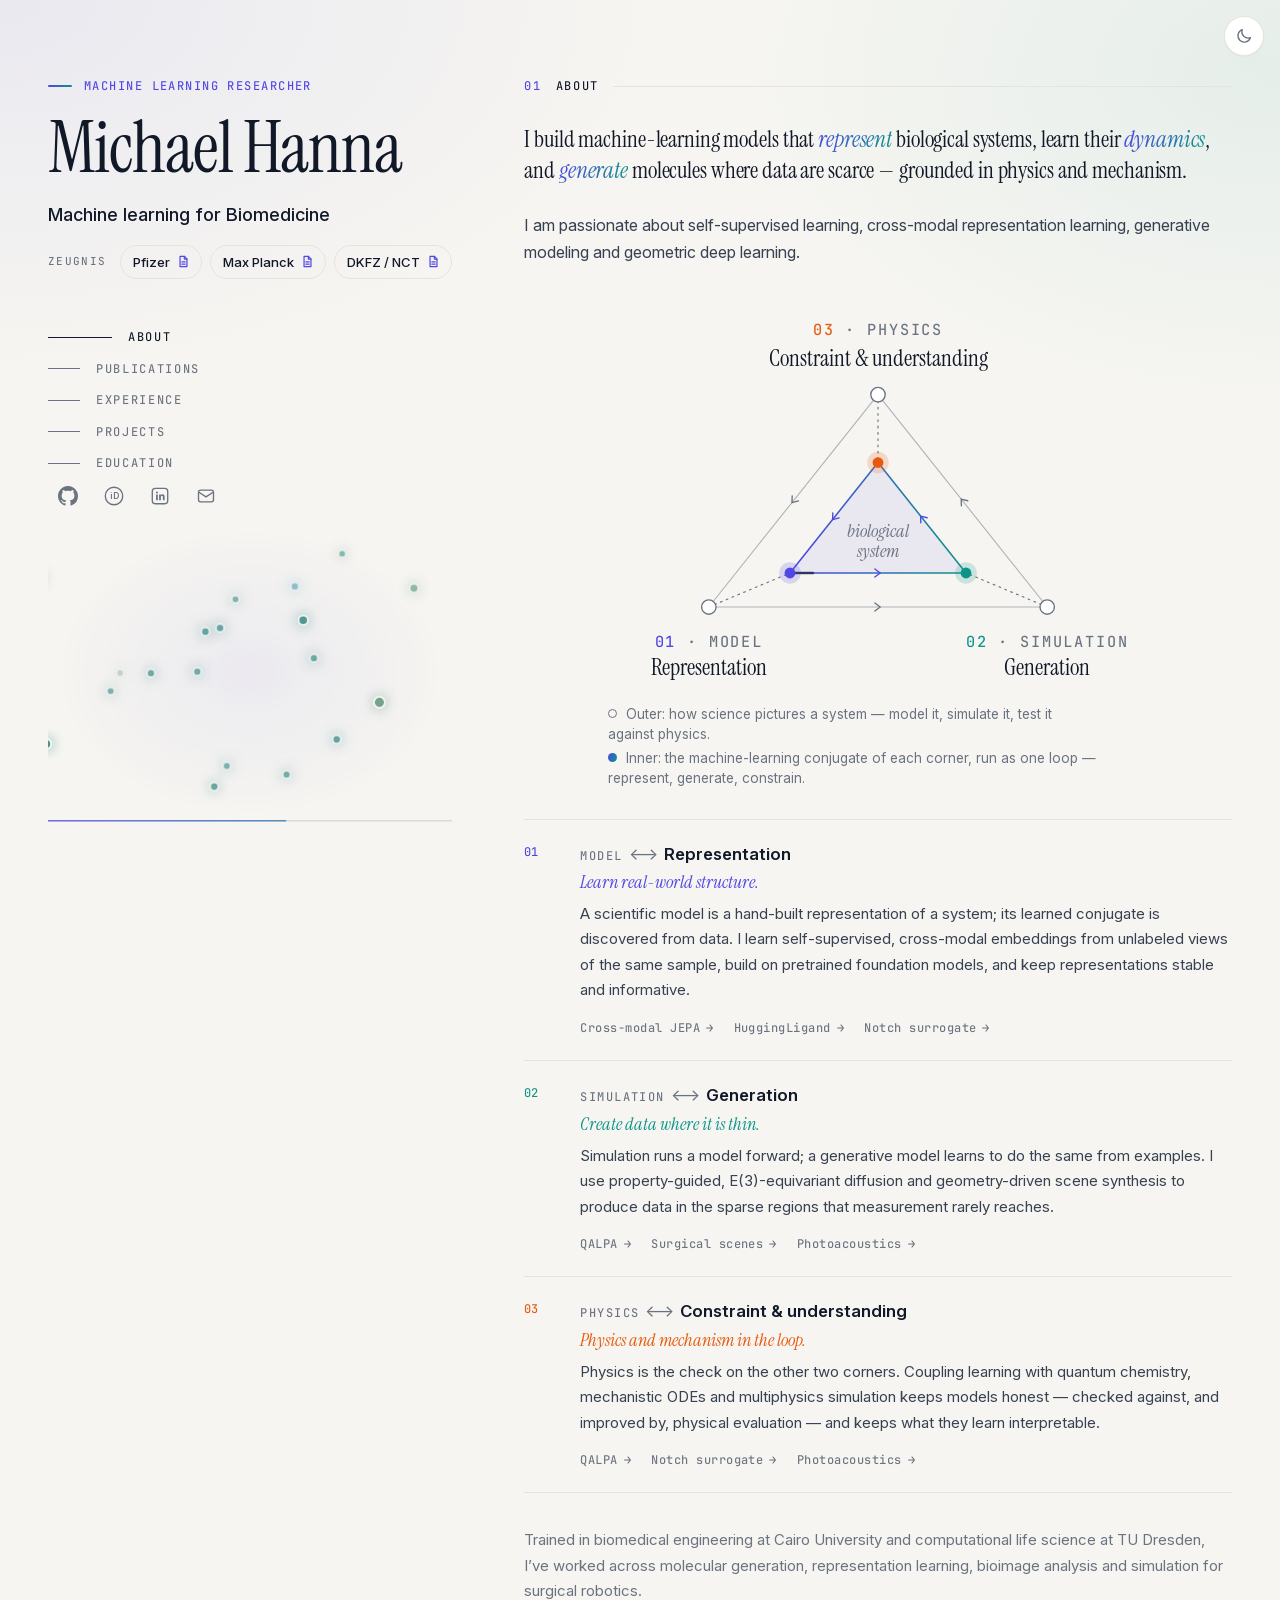
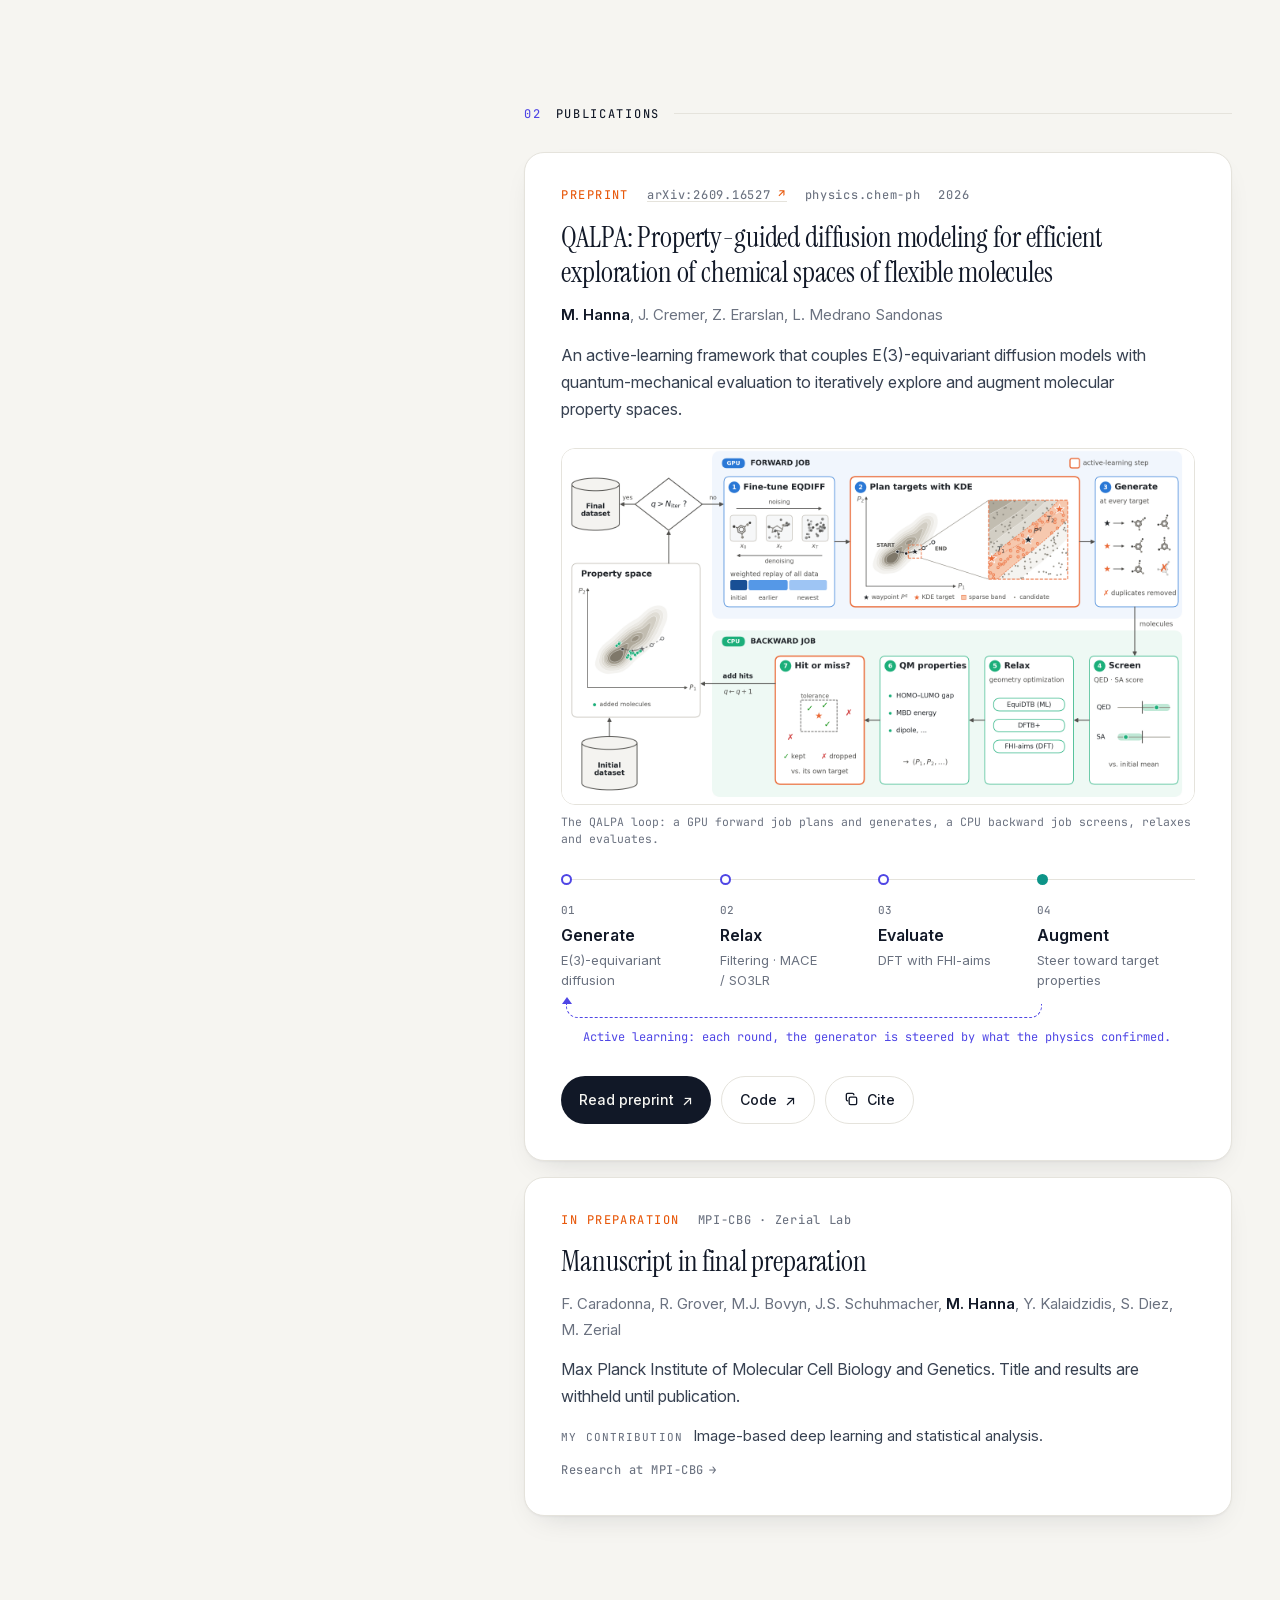
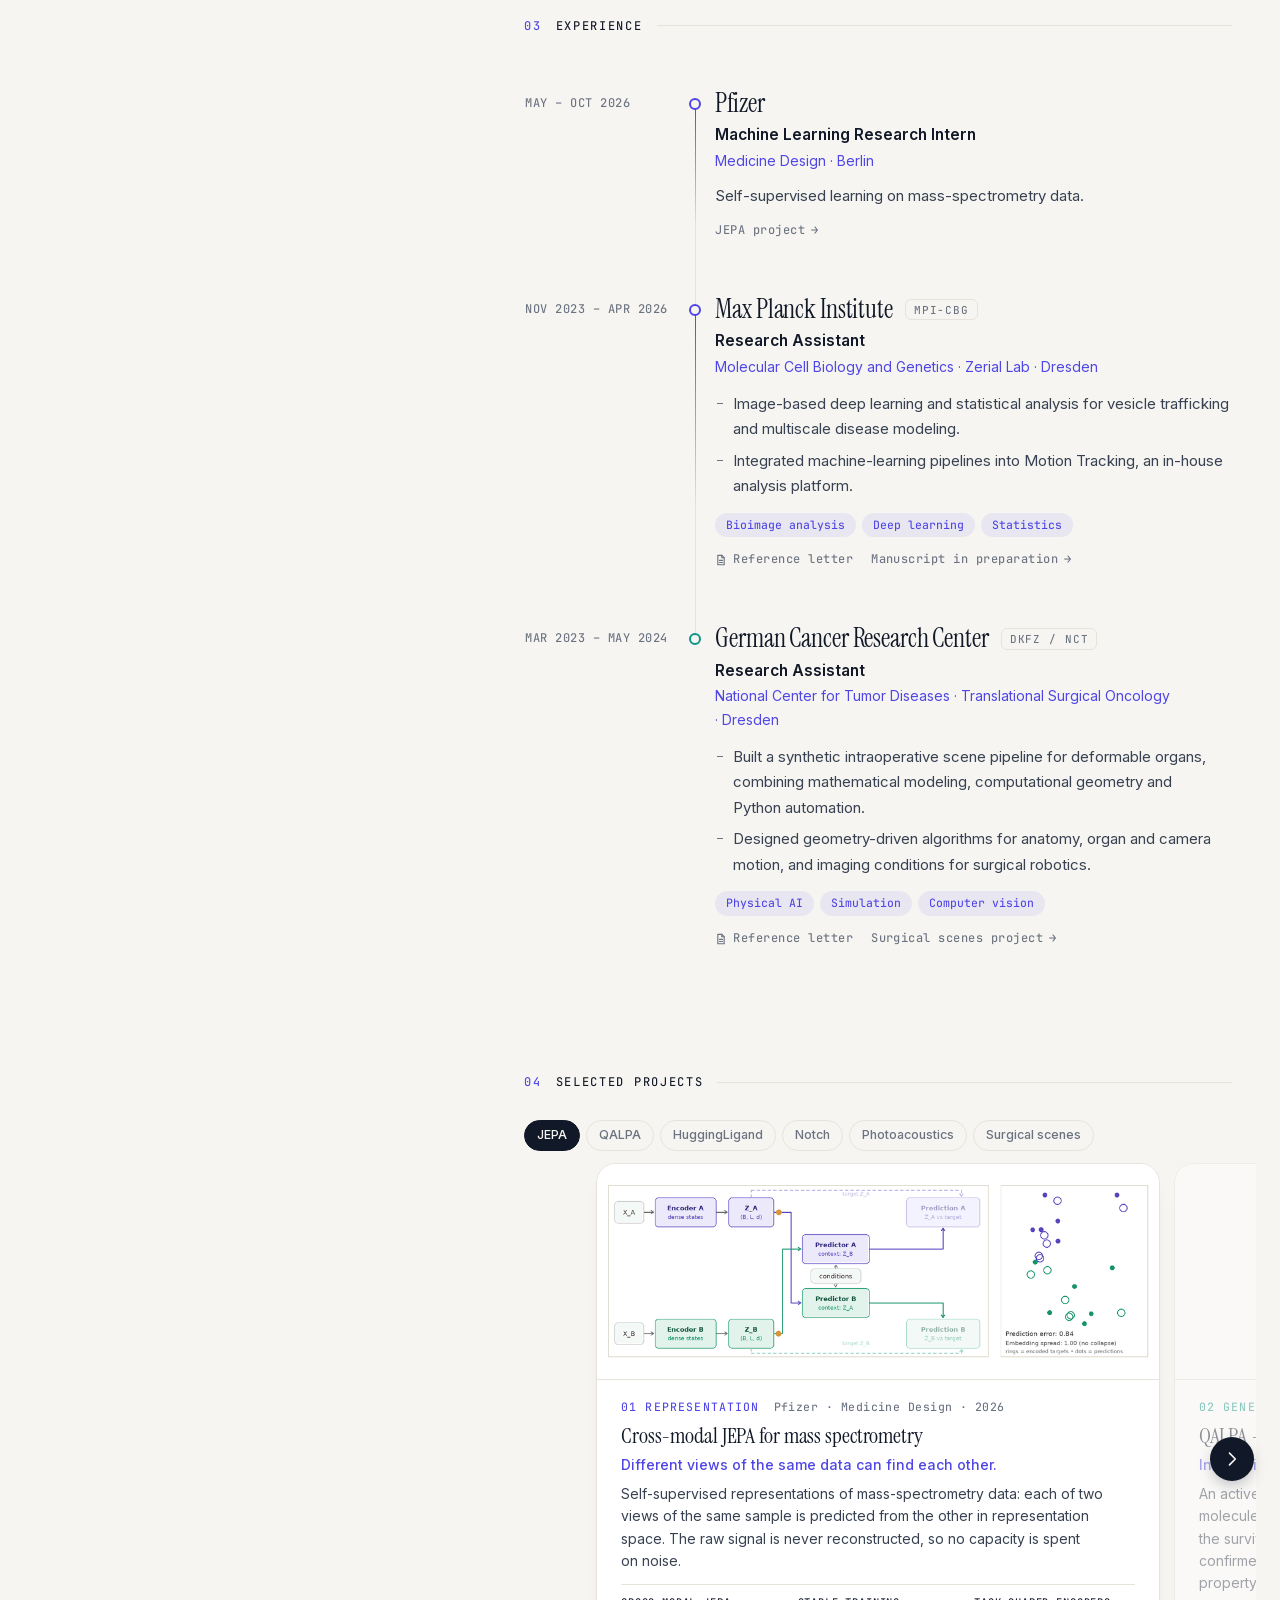
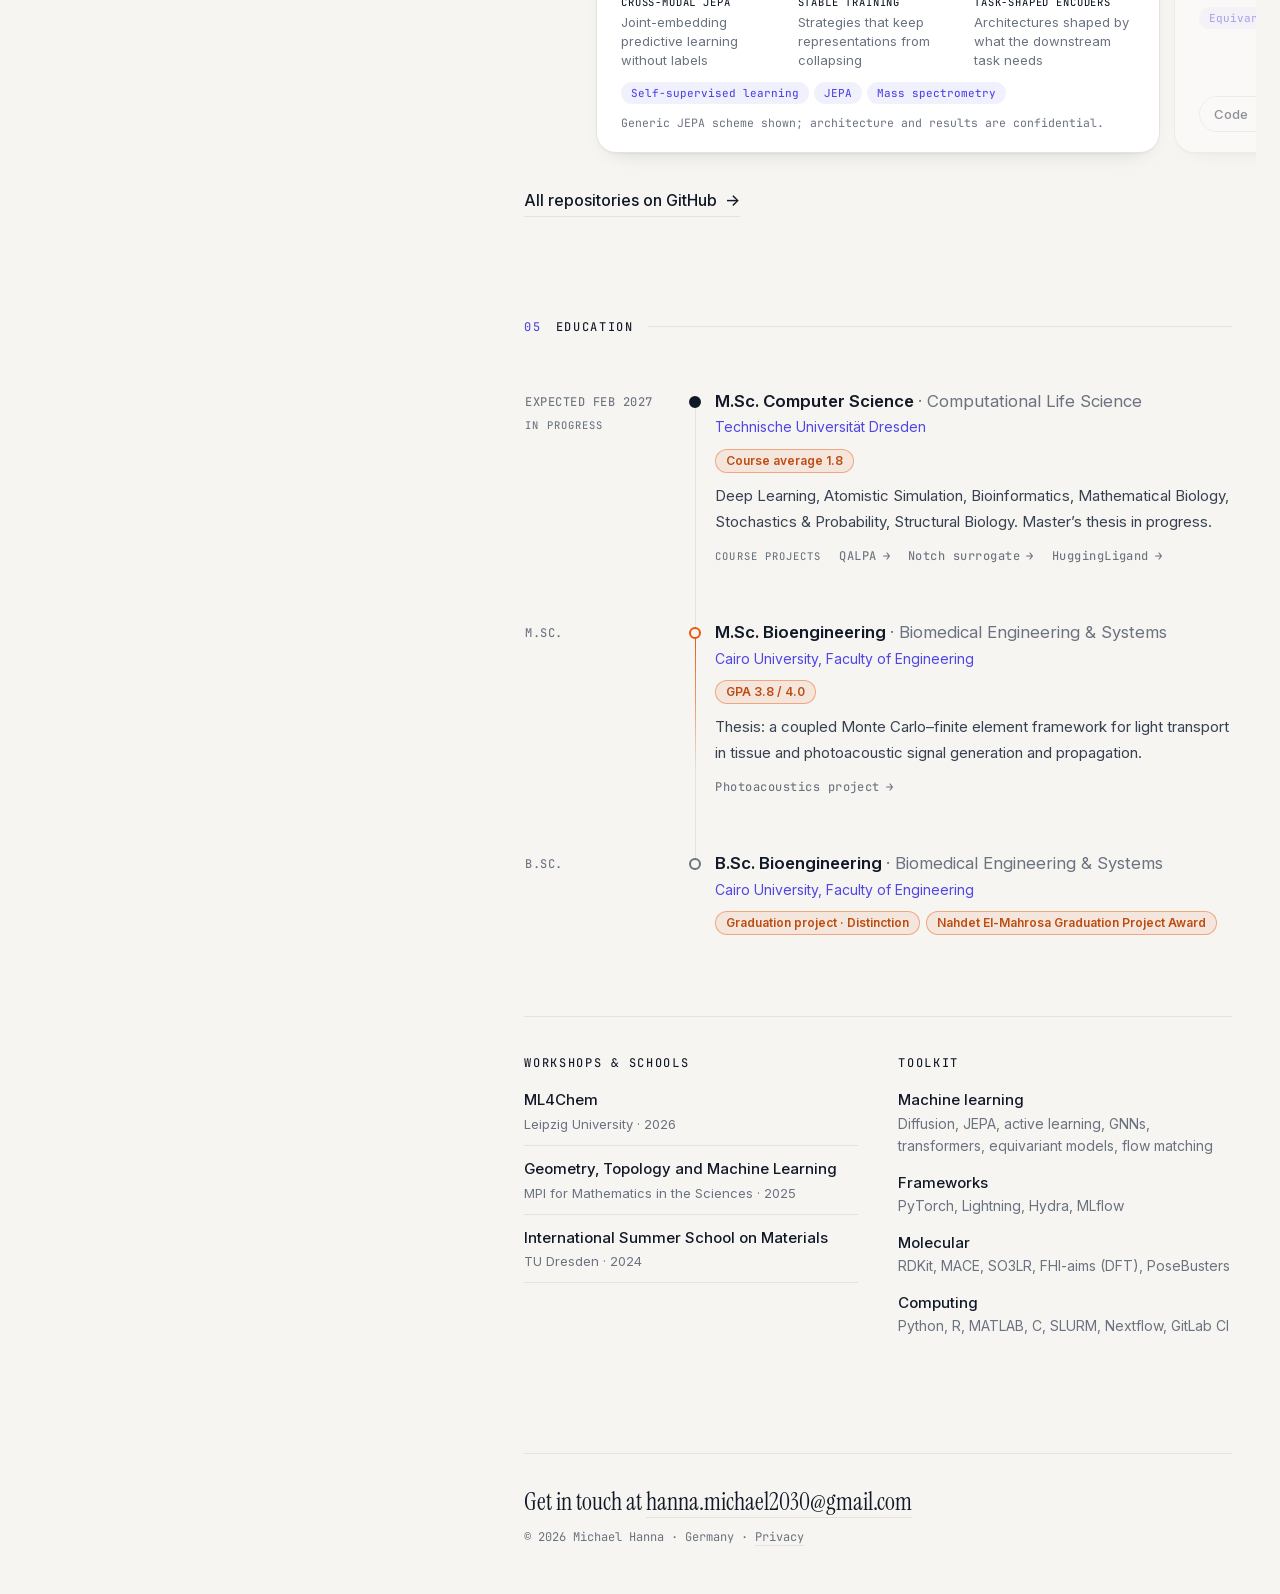
==== index.html @ 4c7a5381 "update qalpa link" ====
<!doctype html>
<html lang="en">
  <head>
    <meta charset="utf-8">
    <meta name="viewport" content="width=device-width, initial-scale=1">
    <meta name="description" content="Michael Hanna — machine-learning researcher building models that represent biological systems, learn their dynamics and generate molecules where data are scarce, grounded in physics and mechanism.">
    <meta name="color-scheme" content="light dark">
    <title>Michael Hanna — Machine Learning for Biomedicine</title>
    <link rel="icon" href="data:image/svg+xml,%3Csvg xmlns='http://www.w3.org/2000/svg' viewBox='0 0 64 64'%3E%3Crect width='64' height='64' rx='14' fill='%2315171c'/%3E%3Ctext x='32' y='43' font-size='30' text-anchor='middle' fill='%23f8f7f3' font-family='Georgia,serif'%3EMH%3C/text%3E%3C/svg%3E">
    <link rel="preload" href="fonts/inter.woff2" as="font" type="font/woff2" crossorigin>
    <link rel="preload" href="fonts/instrument-serif.woff2" as="font" type="font/woff2" crossorigin>
    <link rel="preload" href="fonts/jetbrains-mono.woff2" as="font" type="font/woff2" crossorigin>
    <link rel="canonical" href="https://mikehayah.github.io/">
    <meta property="og:type" content="profile">
    <meta property="og:url" content="https://mikehayah.github.io/">
    <meta property="og:title" content="Michael Hanna — Machine Learning for Biomedicine">
    <meta property="og:description" content="Machine-learning models that represent biological systems, learn their dynamics and generate molecules where data are scarce — grounded in physics and mechanism.">
    <meta property="og:image" content="https://mikehayah.github.io/media/og-card.png">
    <meta property="og:image:width" content="1200">
    <meta property="og:image:height" content="630">
    <meta property="og:image:alt" content="Michael Hanna — Machine learning for Biomedicine, with the model–simulation–physics triangle.">
    <meta name="twitter:card" content="summary_large_image">
    <script type="application/ld+json">
      {
        "@context": "https://schema.org",
        "@type": "Person",
        "name": "Michael Hanna",
        "url": "https://mikehayah.github.io/",
        "jobTitle": "Machine Learning Researcher",
        "alumniOf": [
          { "@type": "CollegeOrUniversity", "name": "Technische Universität Dresden" },
          { "@type": "CollegeOrUniversity", "name": "Cairo University" }
        ],
        "knowsAbout": ["Machine learning", "Generative models", "Diffusion models", "Self-supervised learning", "Geometric deep learning", "Molecular design", "Computational chemistry"],
        "sameAs": ["https://github.com/mikeHayah", "https://orcid.org/0009-0004-3854-4828", "https://www.linkedin.com/in/michael-g-hanna"]
      }
    </script>
    <script>try { if (localStorage.getItem('theme') === 'dark') document.documentElement.dataset.theme = 'dark'; } catch (e) {}</script>
    <link rel="stylesheet" href="style.css">
    <script src="script.js" defer></script>
  </head>
  <body>
    <a class="skip-link" href="#content">Skip to content</a>
    <button type="button" class="theme-toggle" aria-label="Switch to dark mode" title="Switch to dark mode">
      <svg class="icon-sun" viewBox="0 0 24 24" aria-hidden="true" fill="none" stroke="currentColor" stroke-width="1.8" stroke-linecap="round"><circle cx="12" cy="12" r="4.2"/><path d="M12 2.5v2.2M12 19.3v2.2M2.5 12h2.2M19.3 12h2.2M5.3 5.3l1.6 1.6M17.1 17.1l1.6 1.6M5.3 18.7l1.6-1.6M17.1 6.9l1.6-1.6"/></svg>
      <svg class="icon-moon" viewBox="0 0 24 24" aria-hidden="true" fill="none" stroke="currentColor" stroke-width="1.8" stroke-linejoin="round"><path d="M20.5 14.3A8.5 8.5 0 0 1 9.7 3.5a8.5 8.5 0 1 0 10.8 10.8z"/></svg>
    </button>

    <div class="layout">
      <header class="intro">
        <div class="intro-top">
          <p class="kicker">Machine Learning Researcher</p>
          <h1>Michael Hanna</h1>
          <p class="role">Machine learning for Biomedicine</p>
          <div class="affiliations-row">
            <span class="affiliations-label" id="affiliations-label">Zeugnis</span>
            <ul class="affiliations" aria-labelledby="affiliations-label">
              <li><button type="button" data-doc-title="Pfizer" data-doc-logo="Pfizer_Logo.png" aria-haspopup="dialog" title="Zeugnis — coming soon">Pfizer</button></li>
              <li><button type="button" data-doc-title="Max Planck Institute of Molecular Cell Biology and Genetics" data-doc="Max-Planck%20Institute%20Zeugnis.pdf" aria-haspopup="dialog" title="View Zeugnis">Max Planck</button></li>
              <li><button type="button" data-doc-title="DKFZ / NCT · Translational Surgical Oncology" data-doc="NCT-DKFZ-Zeugnis.pdf" aria-haspopup="dialog" title="View Zeugnis">DKFZ / NCT</button></li>
            </ul>
          </div>

          <nav class="toc" aria-label="Sections">
            <ul>
              <li><a href="#about"><span class="toc-line"></span>About</a></li>
              <li><a href="#publication"><span class="toc-line"></span>Publications</a></li>
              <li><a href="#experience"><span class="toc-line"></span>Experience</a></li>
              <li><a href="#projects"><span class="toc-line"></span>Projects</a></li>
              <li><a href="#education"><span class="toc-line"></span>Education</a></li>
            </ul>
          </nav>
        </div>

        <figure class="molecule">
          <canvas id="molecule" aria-hidden="true"></canvas>
        </figure>

        <div class="contact-row">
          <ul class="socials">
            <li>
              <a href="https://github.com/mikeHayah" target="_blank" rel="noopener noreferrer" aria-label="GitHub" title="GitHub">
                <svg viewBox="0 0 16 16" aria-hidden="true"><path fill="currentColor" d="M8 0C3.58 0 0 3.58 0 8c0 3.54 2.29 6.53 5.47 7.59.4.07.55-.17.55-.38 0-.19-.01-.82-.01-1.49-2.01.37-2.53-.49-2.69-.94-.09-.23-.48-.94-.82-1.13-.28-.15-.68-.52-.01-.53.63-.01 1.08.58 1.23.82.72 1.21 1.87.87 2.33.66.07-.52.28-.87.51-1.07-1.78-.2-3.64-.89-3.64-3.95 0-.87.31-1.59.82-2.15-.08-.2-.36-1.02.08-2.12 0 0 .67-.21 2.2.82.64-.18 1.32-.27 2-.27.68 0 1.36.09 2 .27 1.53-1.04 2.2-.82 2.2-.82.44 1.1.16 1.92.08 2.12.51.56.82 1.27.82 2.15 0 3.07-1.87 3.75-3.65 3.95.29.25.54.73.54 1.48 0 1.07-.01 1.93-.01 2.2 0 .21.15.46.55.38A8.013 8.013 0 0016 8c0-4.42-3.58-8-8-8z"/></svg>
              </a>
            </li>
            <li>
              <a href="https://orcid.org/0009-0004-3854-4828" target="_blank" rel="noopener noreferrer" aria-label="ORCID" title="ORCID">
                <svg viewBox="0 0 24 24" aria-hidden="true"><circle cx="12" cy="12" r="10.5" fill="none" stroke="currentColor" stroke-width="1.6"/><text x="12" y="16" text-anchor="middle" font-size="10" font-weight="600" font-family="Inter, sans-serif" fill="currentColor">iD</text></svg>
              </a>
            </li>
            <li>
              <a href="https://www.linkedin.com/in/michael-g-hanna" target="_blank" rel="noopener noreferrer" aria-label="LinkedIn" title="LinkedIn">
                <svg viewBox="0 0 24 24" aria-hidden="true"><rect x="2.75" y="2.75" width="18.5" height="18.5" rx="3.5" fill="none" stroke="currentColor" stroke-width="1.6"/><path fill="currentColor" d="M7.3 10.1h2.1V17H7.3zM8.35 6.7a1.22 1.22 0 1 1 0 2.44 1.22 1.22 0 0 1 0-2.44zM10.9 10.1h2v.95a2.3 2.3 0 0 1 2.07-1.12c2.2 0 2.6 1.44 2.6 3.32V17h-2.1v-3.37c0-.8-.02-1.84-1.13-1.84-1.13 0-1.3.88-1.3 1.78V17h-2.14z"/></svg>
              </a>
            </li>
            <li>
              <a href="#contact" data-email-user="hanna.michael2030" data-email-domain="gmail.com" aria-label="Email" title="Email">
                <svg viewBox="0 0 24 24" aria-hidden="true"><rect x="3" y="5" width="18" height="14" rx="2.5" fill="none" stroke="currentColor" stroke-width="1.6"/><path d="M3.5 7.5 12 13l8.5-5.5" fill="none" stroke="currentColor" stroke-width="1.6"/></svg>
              </a>
            </li>
          </ul>
        </div>
      </header>

      <main id="content">
        <section id="about" aria-labelledby="about-title">
          <h2 class="section-label" id="about-title"><span>01</span>About</h2>
          <p class="about-lead">I build machine-learning models that <em>represent</em> biological systems, learn their <em>dynamics</em>, and <em>generate</em> molecules where data are scarce — grounded in physics and mechanism.</p>
          <p class="about-intro">I am passionate about self-supervised learning, cross-modal representation learning, generative modeling and geometric deep learning.</p>
          

          <figure class="triad">
            <svg viewBox="0 0 600 430" role="img" aria-labelledby="triad-title triad-desc">
              <title id="triad-title">Three corners of the work</title>
              <desc id="triad-desc">Two nested triangles around a biological system. The outer corners are the ways science pictures a system: model, simulation and physics. The inner corners are their machine-learning conjugates: representation, generation, and constraint and understanding, linked in one loop.</desc>
              <defs>
                <linearGradient id="triad-grad" x1="0" y1="0" x2="1" y2="0">
                  <stop offset="0" class="triad-stop-a"/>
                  <stop offset="1" class="triad-stop-b"/>
                </linearGradient>
              </defs>

              <!-- Outer triangle: science. Model → Simulation → Physics → Model. -->
              <path class="triad-frame" d="M112 340 L488 340 L300 104 Z"/>
              <g class="triad-arrow triad-arrow-sci">
                <path d="M-3.5 -4.5 2.5 0 -3.5 4.5" transform="translate(300 340)"/>
                <path d="M-3.5 -4.5 2.5 0 -3.5 4.5" transform="translate(394 222) rotate(-128.5)"/>
                <path d="M-3.5 -4.5 2.5 0 -3.5 4.5" transform="translate(206 222) rotate(128.5)"/>
              </g>

              <!-- Inner triangle: the machine-learning conjugates, run as one loop. -->
              <path class="triad-loop" d="M202.2 302.2 L397.8 302.2 L300 179.5 Z"/>
              <path class="triad-flow" d="M202.2 302.2 L397.8 302.2 L300 179.5 Z" pathLength="100"/>
              <g class="triad-arrow triad-arrow-ai">
                <path d="M-3.5 -4.5 2.5 0 -3.5 4.5" transform="translate(300 302.2)"/>
                <path d="M-3.5 -4.5 2.5 0 -3.5 4.5" transform="translate(348.9 240.9) rotate(-128.6)"/>
                <path d="M-3.5 -4.5 2.5 0 -3.5 4.5" transform="translate(251.1 240.9) rotate(128.6)"/>
              </g>
              <text class="triad-center" x="300" y="262" text-anchor="middle">biological</text>
              <text class="triad-center" x="300" y="284" text-anchor="middle">system</text>

              <!-- Each corner: science ring, dashed link, conjugate dot, labels. -->
              <g class="triad-v t1">
                <line class="triad-spoke" x1="112" y1="340" x2="202.2" y2="302.2"/>
                <circle class="triad-mark triad-ring" cx="112" cy="340" r="8"/>
                <circle class="triad-mark triad-halo" cx="202.2" cy="302.2" r="12"/>
                <circle class="triad-mark triad-dot" cx="202.2" cy="302.2" r="6"/>
                <text class="triad-sci" x="112" y="384" text-anchor="middle"><tspan class="triad-num">01</tspan> · MODEL</text>
                <text class="triad-ai" x="112" y="416" text-anchor="middle">Representation</text>
              </g>
              <g class="triad-v t2">
                <line class="triad-spoke" x1="488" y1="340" x2="397.8" y2="302.2"/>
                <circle class="triad-mark triad-ring" cx="488" cy="340" r="8"/>
                <circle class="triad-mark triad-halo" cx="397.8" cy="302.2" r="12"/>
                <circle class="triad-mark triad-dot" cx="397.8" cy="302.2" r="6"/>
                <text class="triad-sci" x="488" y="384" text-anchor="middle"><tspan class="triad-num">02</tspan> · SIMULATION</text>
                <text class="triad-ai" x="488" y="416" text-anchor="middle">Generation</text>
              </g>
              <g class="triad-v t3">
                <line class="triad-spoke" x1="300" y1="104" x2="300" y2="179.5"/>
                <circle class="triad-mark triad-ring" cx="300" cy="104" r="8"/>
                <circle class="triad-mark triad-halo" cx="300" cy="179.5" r="12"/>
                <circle class="triad-mark triad-dot" cx="300" cy="179.5" r="6"/>
                <text class="triad-sci" x="300" y="38" text-anchor="middle"><tspan class="triad-num">03</tspan> · PHYSICS</text>
                <text class="triad-ai" x="300" y="72" text-anchor="middle">Constraint &amp; understanding</text>
              </g>
            </svg>
            <figcaption class="triad-caption">
              <span><i class="triad-key is-sci" aria-hidden="true"></i>Outer: how science pictures a system — model it, simulate it, test it against physics.</span>
              <span><i class="triad-key is-ai" aria-hidden="true"></i>Inner: the machine-learning conjugate of each corner, run as one loop — represent, generate, constrain.</span>
            </figcaption>
          </figure>

          <ol class="themes">
            <li class="t1">
              <span class="theme-index">01</span>
              <div>
                <h3><span class="theme-sci">Model</span> <span class="theme-conj" aria-hidden="true">⟷</span><span class="sr-only">, and its machine-learning conjugate:</span> Representation</h3>
                <p class="theme-tagline">Learn real-world structure.</p>
                <p>A scientific model is a hand-built representation of a system; its learned conjugate is discovered from data. I learn self-supervised, cross-modal embeddings from unlabeled views of the same sample, build on pretrained foundation models, and keep representations stable and informative.</p>
                <ul class="theme-links">
                  <li><a class="theme-link" href="#project-jepa">Cross-modal JEPA <span aria-hidden="true">→</span></a></li>
                  <li><a class="theme-link" href="#project-huggingligand">HuggingLigand <span aria-hidden="true">→</span></a></li>
                  <li><a class="theme-link" href="#project-notch">Notch surrogate <span aria-hidden="true">→</span></a></li>
                </ul>
              </div>
            </li>
            <li class="t2">
              <span class="theme-index">02</span>
              <div>
                <h3><span class="theme-sci">Simulation</span> <span class="theme-conj" aria-hidden="true">⟷</span><span class="sr-only">, and its machine-learning conjugate:</span> Generation</h3>
                <p class="theme-tagline">Create data where it is thin.</p>
                <p>Simulation runs a model forward; a generative model learns to do the same from examples. I use property-guided, E(3)-equivariant diffusion and geometry-driven scene synthesis to produce data in the sparse regions that measurement rarely reaches.</p>
                <ul class="theme-links">
                  <li><a class="theme-link" href="#project-qalpa">QALPA <span aria-hidden="true">→</span></a></li>
                  <li><a class="theme-link" href="#project-surgical">Surgical scenes <span aria-hidden="true">→</span></a></li>
                  <li><a class="theme-link" href="#project-photoacoustics">Photoacoustics <span aria-hidden="true">→</span></a></li>
                </ul>
              </div>
            </li>
            <li class="t3">
              <span class="theme-index">03</span>
              <div>
                <h3><span class="theme-sci">Physics</span> <span class="theme-conj" aria-hidden="true">⟷</span><span class="sr-only">, and its machine-learning conjugate:</span> Constraint &amp; understanding</h3>
                <p class="theme-tagline">Physics and mechanism in the loop.</p>
                <p>Physics is the check on the other two corners. Coupling learning with quantum chemistry, mechanistic ODEs and multiphysics simulation keeps models honest — checked against, and improved by, physical evaluation — and keeps what they learn interpretable.</p>
                <ul class="theme-links">
                  <li><a class="theme-link" href="#project-qalpa">QALPA <span aria-hidden="true">→</span></a></li>
                  <li><a class="theme-link" href="#project-notch">Notch surrogate <span aria-hidden="true">→</span></a></li>
                  <li><a class="theme-link" href="#project-photoacoustics">Photoacoustics <span aria-hidden="true">→</span></a></li>
                </ul>
              </div>
            </li>
          </ol>

          <p class="about-path">Trained in biomedical engineering at Cairo University and computational life science at TU Dresden, I’ve worked across molecular generation, representation learning, bioimage analysis and simulation for surgical robotics.</p>
<!--           <ul class="affiliations" aria-label="Research affiliations">
            <li>Pfizer</li><li>MPI-CBG</li><li>DKFZ / NCT</li>
          </ul> -->
        </section>

        <section id="publication" aria-labelledby="publication-title">
          <h2 class="section-label" id="publication-title"><span>02</span>Publications</h2>

          <article class="paper is-featured">
            <div class="paper-main">
              <p class="paper-meta"><span>Preprint</span><a href="https://arxiv.org/abs/2609.16527" target="_blank" rel="noopener noreferrer">arXiv:2609.16527 <span aria-hidden="true">↗</span></a><span>physics.chem-ph</span><span>2026</span></p>
              <h3 class="paper-title"><a href="https://arxiv.org/abs/2609.16527" target="_blank" rel="noopener noreferrer">QALPA: Property-guided diffusion modeling for efficient exploration of chemical spaces of flexible molecules</a></h3>
              <p class="paper-authors"><strong>M. Hanna</strong>, J. Cremer, Z. Erarslan, L. Medrano Sandonas</p>
              <p class="paper-summary">An active-learning framework that couples E(3)-equivariant diffusion models with quantum-mechanical evaluation to iteratively explore and augment molecular property spaces.</p>
            </div>

            <figure class="paper-figure">
              <a href="media/qalpa.png" data-zoom data-zoom-title="QALPA — active-learning workflow">
                <img src="media/qalpa.png" width="3200" height="1800" loading="lazy" decoding="async" alt="QALPA workflow. A GPU forward job fine-tunes the equivariant diffusion model with weighted replay of all data, plans targets with a kernel density estimate along a sparse band of property space, and generates molecules at every target. A CPU backward job screens them by QED and SA score, relaxes them with EquiDTB, DFTB+ or FHI-aims, computes quantum-mechanical properties such as HOMO–LUMO gap, MBD energy and dipole, and keeps the hits that land within tolerance of their target. Hits are added to the property space and the loop repeats until the iteration limit, giving the final dataset.">
                <span class="slide-zoom" aria-hidden="true"><svg viewBox="0 0 16 16"><path d="M9.5 2.5h4v4M6.5 13.5h-4v-4M13.5 2.5 9 7M2.5 13.5 7 9" fill="none" stroke="currentColor" stroke-width="1.5" stroke-linecap="round" stroke-linejoin="round"/></svg></span>
                <span class="sr-only">Enlarge the diagram</span>
              </a>
              <figcaption>The QALPA loop: a GPU forward job plans and generates, a CPU backward job screens, relaxes and evaluates.</figcaption>
            </figure>

            <ol class="pipeline" aria-label="QALPA active-learning loop">
              <li><span class="step">01</span><b>Generate</b><span>E(3)-equivariant diffusion</span></li>
              <li><span class="step">02</span><b>Relax</b><span>Filtering · MACE / SO3LR</span></li>
              <li><span class="step">03</span><b>Evaluate</b><span>DFT with FHI-aims</span></li>
              <li><span class="step">04</span><b>Augment</b><span>Steer toward target properties</span></li>
            </ol>
            <p class="pipeline-loop">Active learning: each round, the generator is steered by what the physics confirmed.</p>

            <div class="paper-actions">
              <a class="btn btn-primary" href="https://arxiv.org/abs/2609.16527" target="_blank" rel="noopener noreferrer">Read preprint <span aria-hidden="true">↗</span></a>
              <a class="btn btn-ghost" href="https://github.com/mikeHayah/qalpa/tree/main" target="_blank" rel="noopener noreferrer">Code <span aria-hidden="true">↗</span></a>
              <button type="button" class="btn btn-ghost" data-cite="cite-qalpa">
                <svg viewBox="0 0 16 16" aria-hidden="true"><rect x="5.5" y="5.5" width="8" height="8" rx="1.5" fill="none" stroke="currentColor" stroke-width="1.4"/><path d="M10.5 3.5v-.5a1.5 1.5 0 0 0-1.5-1.5H4A1.5 1.5 0 0 0 2.5 3v5A1.5 1.5 0 0 0 4 9.5h.5" fill="none" stroke="currentColor" stroke-width="1.4"/></svg>
                <span class="cite-label" aria-live="polite">Cite</span>
              </button>
            </div>
            <template id="cite-qalpa">@article{hanna2026qalpa,
  title         = {{QALPA}: Property-guided diffusion modeling for efficient exploration of chemical spaces of flexible molecules},
  author        = {Hanna, Michael and Cremer, Julian and Erarslan, Zekiye and Medrano Sandonas, Leonardo},
  journal       = {arXiv preprint arXiv:2609.16527},
  year          = {2026},
  eprint        = {2609.16527},
  archivePrefix = {arXiv},
  primaryClass  = {physics.chem-ph},
  url           = {https://arxiv.org/abs/2609.16527}
}</template>
          </article>

          <article class="paper">
            <p class="paper-meta"><span>In preparation</span><span>MPI-CBG · Zerial Lab</span></p>
            <h3 class="paper-title">Manuscript in final preparation</h3>
            <p class="paper-authors">F. Caradonna, R. Grover, M.J. Bovyn, J.S. Schuhmacher, <strong>M. Hanna</strong>, Y. Kalaidzidis, S. Diez, M. Zerial</p>
            <p class="paper-summary">Max Planck Institute of Molecular Cell Biology and Genetics. Title and results are withheld until publication.</p>
            <p class="paper-role"><span>My contribution</span>Image-based deep learning and statistical analysis.</p>
            <p class="paper-links"><a class="entry-link" href="#experience">Research at MPI-CBG <span aria-hidden="true">→</span></a></p>
          </article>
        </section>

        <section id="experience" aria-labelledby="experience-title">
          <h2 class="section-label" id="experience-title"><span>03</span>Experience</h2>
          <div class="list timeline is-orgs">
            <article class="card entry t1">
              <div class="entry-meta">
                <p class="entry-date">May – Oct 2026</p>
              </div>
              <div>
                <h3 class="entry-company">Pfizer</h3>
                <p class="entry-role">Machine Learning Research Intern</p>
                <p class="entry-org">Medicine Design · Berlin</p>
                <p class="entry-text">Self-supervised learning on mass-spectrometry data.</p>
                <p class="entry-links">
                  <a class="entry-link" href="#project-jepa">JEPA project <span aria-hidden="true">→</span></a>
                </p>
              </div>
            </article>
            <article class="card entry t1">
              <div class="entry-meta">
                <p class="entry-date">Nov 2023 – Apr 2026</p>
              </div>
              <div>
                <h3 class="entry-company">Max Planck Institute <span class="entry-abbr">MPI-CBG</span></h3>
                <p class="entry-role">Research Assistant</p>
                <p class="entry-org">Molecular Cell Biology and Genetics · Zerial Lab · Dresden</p>
                <ul class="bullets">
                  <li>Image-based deep learning and statistical analysis for vesicle trafficking and multiscale disease modeling.</li>
                  <li>Integrated machine-learning pipelines into Motion Tracking, an in-house analysis platform.</li>
                </ul>
                <ul class="tags"><li>Bioimage analysis</li><li>Deep learning</li><li>Statistics</li></ul>
                <p class="entry-links">
                  <button type="button" class="entry-link is-doc" data-doc-title="Max Planck Institute of Molecular Cell Biology and Genetics" data-doc="Max-Planck%20Institute%20Zeugnis.pdf" aria-haspopup="dialog">Reference letter</button>
                  <a class="entry-link" href="#publication">Manuscript in preparation <span aria-hidden="true">→</span></a>
                </p>
              </div>
            </article>
            <article class="card entry t2">
              <div class="entry-meta">
                <p class="entry-date">Mar 2023 – May 2024</p>
              </div>
              <div>
                <h3 class="entry-company">German Cancer Research Center <span class="entry-abbr">DKFZ / NCT</span></h3>
                <p class="entry-role">Research Assistant</p>
                <p class="entry-org">National Center for Tumor Diseases · Translational Surgical Oncology · Dresden</p>
                <ul class="bullets">
                  <li>Built a synthetic intraoperative scene pipeline for deformable organs, combining mathematical modeling, computational geometry and Python automation.</li>
                  <li>Designed geometry-driven algorithms for anatomy, organ and camera motion, and imaging conditions for surgical robotics.</li>
                </ul>
                <ul class="tags"><li>Physical AI</li><li>Simulation</li><li>Computer vision</li></ul>
                <p class="entry-links">
                  <button type="button" class="entry-link is-doc" data-doc-title="DKFZ / NCT · Translational Surgical Oncology" data-doc="NCT-DKFZ-Zeugnis.pdf" aria-haspopup="dialog">Reference letter</button>
                  <a class="entry-link" href="#project-surgical">Surgical scenes project <span aria-hidden="true">→</span></a>
                </p>
              </div>
            </article>
          </div>
        </section>

        <section id="projects" aria-labelledby="projects-title">
          <h2 class="section-label" id="projects-title"><span>04</span>Selected projects</h2>

          <div class="slider" data-slider role="region" aria-roledescription="carousel" aria-labelledby="projects-title">
            <div class="slider-tabs" role="tablist" aria-label="Choose a project">
              <a role="tab" id="tab-jepa" href="#project-jepa" aria-controls="project-jepa">JEPA</a>
              <a role="tab" id="tab-qalpa" href="#project-qalpa" aria-controls="project-qalpa">QALPA</a>
              <a role="tab" id="tab-huggingligand" href="#project-huggingligand" aria-controls="project-huggingligand">HuggingLigand</a>
              <a role="tab" id="tab-notch" href="#project-notch" aria-controls="project-notch">Notch</a>
              <a role="tab" id="tab-photoacoustics" href="#project-photoacoustics" aria-controls="project-photoacoustics">Photoacoustics</a>
              <a role="tab" id="tab-surgical" href="#project-surgical" aria-controls="project-surgical">Surgical scenes</a>
            </div>

            <div class="slider-stage">
              <div class="slider-track">
                <article class="slide" id="project-jepa" role="tabpanel" aria-roledescription="slide" aria-labelledby="tab-jepa">
                  <a class="slide-media" href="media/cross-modal-jepa.gif" data-zoom>
                    <img src="media/cross-modal-jepa.gif" width="884" height="284" loading="lazy" decoding="async" alt="Animation: two views of the same sample pass through their own encoders; each predictor maps one view's embedding onto the other's, and the prediction error falls from 0.84 to 0.05 while the embedding spread stays high, so the representation does not collapse.">
                    <span class="slide-zoom" aria-hidden="true"><svg viewBox="0 0 16 16"><path d="M9.5 2.5h4v4M6.5 13.5h-4v-4M13.5 2.5 9 7M2.5 13.5 7 9" fill="none" stroke="currentColor" stroke-width="1.5" stroke-linecap="round" stroke-linejoin="round"/></svg></span>
                    <span class="sr-only">Enlarge animation</span>
                  </a>
                  <div class="slide-body">
                    <p class="slide-meta"><span class="slide-theme t1">01 Representation</span><span>Pfizer · Medicine Design · 2026</span></p>
                    <h3 class="slide-title">Cross-modal JEPA for mass spectrometry</h3>
                    <p class="slide-hook">Different views of the same data can find each other.</p>
                    <p class="slide-text">Self-supervised representations of mass-spectrometry data: each of two views of the same sample is predicted from the other in representation space. The raw signal is never reconstructed, so no capacity is spent on noise.</p>
                    <dl class="slide-points">
                      <div><dt>Cross-modal JEPA</dt><dd>Joint-embedding predictive learning without labels</dd></div>
                      <div><dt>Stable training</dt><dd>Strategies that keep representations from collapsing</dd></div>
                      <div><dt>Task-shaped encoders</dt><dd>Architectures shaped by what the downstream task needs</dd></div>
                    </dl>
                    <ul class="tags"><li>Self-supervised learning</li><li>JEPA</li><li>Mass spectrometry</li></ul>
                    <p class="slide-note">Generic JEPA scheme shown; architecture and results are confidential.</p>
                  </div>
                </article>

                <article class="slide" id="project-qalpa" role="tabpanel" aria-roledescription="slide" aria-labelledby="tab-qalpa">
                  <a class="slide-media" href="media/qalpa-property-space.gif" data-zoom>
                    <img src="media/qalpa-property-space.gif" width="640" height="640" loading="lazy" decoding="async" alt="Animation: over four active-learning rounds (plan, acquire, evaluate, augment), QALPA walks a planned corridor through a sparse region of the HOMO–LUMO gap versus MBD energy property space until the corridor is covered.">
                    <span class="slide-zoom" aria-hidden="true"><svg viewBox="0 0 16 16"><path d="M9.5 2.5h4v4M6.5 13.5h-4v-4M13.5 2.5 9 7M2.5 13.5 7 9" fill="none" stroke="currentColor" stroke-width="1.5" stroke-linecap="round" stroke-linejoin="round"/></svg></span>
                    <span class="sr-only">Enlarge animation</span>
                  </a>
                  <div class="slide-body">
                    <p class="slide-meta"><span class="slide-theme t2">02 Generation</span><span class="slide-theme t3">03 Constraint</span><span>Course project · Preprint 2026</span></p>
                    <h3 class="slide-title">QALPA — Property-guided molecular generation</h3>
                    <p class="slide-hook">Interesting molecules sit where we have no data.</p>
                    <p class="slide-text">An active-learning loop: an E(3)-equivariant diffusion model proposes 3D molecules, MACE or SO3LR relax and filter them, DFT with FHI-aims evaluates the survivors, and each round the generator is steered by what the physics confirmed. An interactive interface lets users navigate the molecular property landscape.</p>
                    <ul class="tags"><li>Equivariant diffusion</li><li>Active learning</li><li>MACE · SO3LR</li><li>FHI-aims</li></ul>
                    <div class="slide-actions">
                      <a class="btn btn-ghost btn-sm" href="https://github.com/mikeHayah/qalpa/tree/main" target="_blank" rel="noopener noreferrer">Code <span aria-hidden="true">↗</span></a>
                      <a class="btn btn-ghost btn-sm" href="https://qalpa.readthedocs.io" target="_blank" rel="noopener noreferrer">Doc <span aria-hidden="true">↗</span></a>
                      <a class="btn btn-ghost btn-sm" href="https://arxiv.org/abs/2609.16527" target="_blank" rel="noopener noreferrer">Preprint <span aria-hidden="true">↗</span></a>
                    </div>
                  </div>
                </article>

                <article class="slide" id="project-huggingligand" role="tabpanel" aria-roledescription="slide" aria-labelledby="tab-huggingligand">
                  <a class="slide-media" href="media/huggingligand.gif" data-zoom>
                    <img src="media/huggingligand.gif" width="884" height="284" loading="lazy" decoding="async" alt="Animation: protein sequences and ligand SMILES pass through frozen ProtT5-XL and ChemBERTa encoders; the mean-pooled protein and ligand vectors are saved together per pair and versioned on the Hugging Face Hub.">
                    <span class="slide-zoom" aria-hidden="true"><svg viewBox="0 0 16 16"><path d="M9.5 2.5h4v4M6.5 13.5h-4v-4M13.5 2.5 9 7M2.5 13.5 7 9" fill="none" stroke="currentColor" stroke-width="1.5" stroke-linecap="round" stroke-linejoin="round"/></svg></span>
                    <span class="sr-only">Enlarge animation</span>
                  </a>
                  <div class="slide-body">
                    <p class="slide-meta"><span class="slide-theme t1">01 Representation</span><span>Course project</span></p>
                    <h3 class="slide-title">HuggingLigand — Protein–ligand binding affinity</h3>
                    <p class="slide-hook">Learning the language of a molecular hug.</p>
                    <p class="slide-text">Binding-affinity prediction from frozen foundation-model embeddings — ProtT5-XL for protein sequences, ChemBERTa for ligand SMILES — trained on curated BindingDB data.</p>
                    <dl class="slide-points">
                      <div><dt>Foundation models</dt><dd>Embedding pipeline on pretrained protein and ligand models</dd></div>
                      <div><dt>Research software</dt><dd>Git, GitLab CI/CD, pytest, Poetry, Sphinx, SLURM; published on Zenodo and the Hugging Face Hub</dd></div>
                    </dl>
                    <ul class="tags"><li>ProtT5-XL</li><li>ChemBERTa</li><li>BindingDB</li><li>Hugging Face Hub</li></ul>
                    <div class="slide-actions">
                      <a class="btn btn-ghost btn-sm" href="https://github.com/mikeHayah/HuggingLigand" target="_blank" rel="noopener noreferrer">Code <span aria-hidden="true">↗</span></a>
                    </div>
                  </div>
                </article>

                <article class="slide" id="project-notch" role="tabpanel" aria-roledescription="slide" aria-labelledby="tab-notch">
                  <a class="slide-media" href="media/notch-surrogate.gif" data-zoom>
                    <img src="media/notch-surrogate.gif" width="884" height="284" loading="lazy" decoding="async" alt="Animation: a four-ODE Notch–Delta model in each cell sorts a tissue into sender and receiver cells that segregate by E-cadherin adhesion; a neural surrogate then replaces the ODEs, feeding updated neighbour signals back each step.">
                    <span class="slide-zoom" aria-hidden="true"><svg viewBox="0 0 16 16"><path d="M9.5 2.5h4v4M6.5 13.5h-4v-4M13.5 2.5 9 7M2.5 13.5 7 9" fill="none" stroke="currentColor" stroke-width="1.5" stroke-linecap="round" stroke-linejoin="round"/></svg></span>
                    <span class="sr-only">Enlarge animation</span>
                  </a>
                  <div class="slide-body">
                    <p class="slide-meta"><span class="slide-theme t1">01 Representation</span><span class="slide-theme t3">03 Understanding</span><span>Course project</span></p>
                    <h3 class="slide-title">Hybrid mechanistic–neural modeling of tissue morphogenesis</h3>
                    <p class="slide-hook">Mechanism and learning in one model.</p>
                    <p class="slide-text">Notch signaling is a well-understood ODE system, but too slow to solve in every cell of a tissue simulation. A BayesFlow neural surrogate replaces the per-cell solver in Morpheus — and the simplest network won.</p>
                    <dl class="slide-points">
                      <div><dt>Mechanism</dt><dd>Notch ODEs between neighbouring cells</dd></div>
                      <div><dt>Learning</dt><dd>BayesFlow likelihood network: settings in, signals out</dd></div>
                      <div><dt>Tissue</dt><dd>Cellular Potts model of lateral inhibition</dd></div>
                    </dl>
                    <ul class="tags"><li>BayesFlow</li><li>Neural surrogates</li><li>ODEs</li><li>Cellular Potts</li></ul>
                    <div class="slide-actions">
                      <a class="btn btn-ghost btn-sm" href="https://github.com/mikeHayah/Mechanistic-BayseFlowNN" target="_blank" rel="noopener noreferrer">Code <span aria-hidden="true">↗</span></a>
                    </div>
                  </div>
                </article>

                <article class="slide" id="project-photoacoustics" role="tabpanel" aria-roledescription="slide" aria-labelledby="tab-photoacoustics">
                  <a class="slide-media" href="media/photoacoustics.gif" data-zoom>
                    <img src="media/photoacoustics.gif" width="884" height="284" loading="lazy" decoding="async" alt="Animation: a multiphysics chain — Monte Carlo light transport, bioheat transfer, solid mechanics and pressure acoustics — turns laser light absorbed by arterial plaque into a pressure wave recorded at five surface detectors.">
                    <span class="slide-zoom" aria-hidden="true"><svg viewBox="0 0 16 16"><path d="M9.5 2.5h4v4M6.5 13.5h-4v-4M13.5 2.5 9 7M2.5 13.5 7 9" fill="none" stroke="currentColor" stroke-width="1.5" stroke-linecap="round" stroke-linejoin="round"/></svg></span>
                    <span class="sr-only">Enlarge animation</span>
                  </a>
                  <div class="slide-body">
                    <p class="slide-meta"><span class="slide-theme t2">02 Simulation</span><span class="slide-theme t3">03 Physics</span><span>M.Sc. thesis · Cairo University</span></p>
                    <h3 class="slide-title">Multiphysics model of photoacoustic plaque detection</h3>
                    <p class="slide-hook">Can light-generated sound reveal what is inside tissue?</p>
                    <p class="slide-text">A coupled Monte Carlo–finite-element framework. Starting from segmented anatomy, mesh-based Monte Carlo gives the light fluence, bioheat transfer and solid mechanics turn absorbed light into motion, and pressure acoustics carries the signal to surface detectors — here, to reveal plaque in a vessel.</p>
                    <p class="slide-question">The question it left me with: can a cheaper, learned simulation give the same output?</p>
                    <ul class="tags"><li>Monte Carlo</li><li>Finite elements</li><li>Multiphysics</li><li>Photoacoustics</li></ul>
                  </div>
                </article>

                <article class="slide" id="project-surgical" role="tabpanel" aria-roledescription="slide" aria-labelledby="tab-surgical">
                  <div class="slide-media is-steps" aria-hidden="true">
                    <ol class="scene-steps">
                      <li><b>Anatomy</b><span>geometry-driven organs</span></li>
                      <li><b>Organ motion</b><span>non-rigid deformation</span></li>
                      <li><b>Camera motion</b><span>intraoperative views</span></li>
                      <li><b>Imaging</b><span>emulated conditions</span></li>
                    </ol>
                  </div>
                  <div class="slide-body">
                    <p class="slide-meta"><span class="slide-theme t2">02 Simulation</span><span>DKFZ / NCT · Translational Surgical Oncology</span></p>
                    <h3 class="slide-title">Non-rigid surgical scene generation</h3>
                    <p class="slide-hook">Synthetic surgical scenes for robotics and computer vision.</p>
                    <p class="slide-text">Synthetic intraoperative scenes of deformable organs — geometry-driven anatomy, organ and camera motion, and emulated imaging conditions — built with mathematical modeling, computational geometry and Python automation.</p>
                    <ul class="tags"><li>Computational geometry</li><li>Blender Geometry Nodes</li><li>Synthetic data</li></ul>
                    <div class="slide-actions">
                      <a class="btn btn-ghost btn-sm" href="https://github.com/mikeHayah/NCT-TSO-nonrigid-data-generation-pipeline" target="_blank" rel="noopener noreferrer">Code <span aria-hidden="true">↗</span></a>
                    </div>
                  </div>
                </article>
              </div>
              <button type="button" class="slider-arrow is-prev" data-slide-prev aria-label="Previous project">
                <svg viewBox="0 0 24 24" aria-hidden="true"><path d="M15 5l-7 7 7 7" fill="none" stroke="currentColor" stroke-width="2" stroke-linecap="round" stroke-linejoin="round"/></svg>
              </button>
              <button type="button" class="slider-arrow is-next" data-slide-next aria-label="Next project">
                <svg viewBox="0 0 24 24" aria-hidden="true"><path d="M9 5l7 7-7 7" fill="none" stroke="currentColor" stroke-width="2" stroke-linecap="round" stroke-linejoin="round"/></svg>
              </button>
            </div>
          </div>

          <a class="more-link" href="https://github.com/mikeHayah?tab=repositories" target="_blank" rel="noopener noreferrer">All repositories on GitHub <span aria-hidden="true">→</span></a>
        </section>

        <section id="education" aria-labelledby="education-title">
          <h2 class="section-label" id="education-title"><span>05</span>Education</h2>
          <div class="list timeline">
            <article class="card entry is-current">
              <div class="entry-meta">
                <p class="entry-date">Expected Feb 2027</p>
                <p class="entry-theme">In progress</p>
              </div>
              <div>
                <h3 class="entry-title">M.Sc. Computer Science <span>· Computational Life Science</span></h3>
                <p class="entry-org">Technische Universität Dresden</p>
                <p class="entry-badges"><span class="badge" title="German grading scale: 1.0 is the best grade">Course average 1.8</span></p>
                <p class="entry-text">Deep Learning, Atomistic Simulation, Bioinformatics, Mathematical Biology, Stochastics &amp; Probability, Structural Biology. Master’s thesis in progress.</p>
                <p class="entry-links">
                  <span class="entry-links-label">Course projects</span>
                  <a class="entry-link" href="#project-qalpa">QALPA <span aria-hidden="true">→</span></a>
                  <a class="entry-link" href="#project-notch">Notch surrogate <span aria-hidden="true">→</span></a>
                  <a class="entry-link" href="#project-huggingligand">HuggingLigand <span aria-hidden="true">→</span></a>
                </p>
              </div>
            </article>
            <article class="card entry t3">
              <div class="entry-meta">
                <p class="entry-date">M.Sc.</p>
              </div>
              <div>
                <h3 class="entry-title">M.Sc. Bioengineering <span>· Biomedical Engineering &amp; Systems</span></h3>
                <p class="entry-org">Cairo University, Faculty of Engineering</p>
                <p class="entry-badges"><span class="badge">GPA 3.8 / 4.0</span></p>
                <p class="entry-text">Thesis: a coupled Monte Carlo–finite element framework for light transport in tissue and photoacoustic signal generation and propagation.</p>
                <p class="entry-links">
                  <a class="entry-link" href="#project-photoacoustics">Photoacoustics project <span aria-hidden="true">→</span></a>
                </p>
              </div>
            </article>
            <article class="card entry">
              <div class="entry-meta">
                <p class="entry-date">B.Sc.</p>
              </div>
              <div>
                <h3 class="entry-title">B.Sc. Bioengineering <span>· Biomedical Engineering &amp; Systems</span></h3>
                <p class="entry-org">Cairo University, Faculty of Engineering</p>
                <p class="entry-badges"><span class="badge">Graduation project · Distinction</span><span class="badge">Nahdet El-Mahrosa Graduation Project Award</span></p>
              </div>
            </article>
          </div>

          <div class="split">
            <div>
              <h3 class="mini-title">Workshops &amp; schools</h3>
              <ul class="plain-list">
                <li><b>ML4Chem</b><span>Leipzig University · 2026</span></li>
                <li><b>Geometry, Topology and Machine Learning</b><span>MPI for Mathematics in the Sciences · 2025</span></li>
                <li><b>International Summer School on Materials</b><span>TU Dresden · 2024</span></li>
              </ul>
            </div>
            <div>
              <h3 class="mini-title">Toolkit</h3>
              <dl class="toolkit">
                <dt>Machine learning</dt><dd>Diffusion, JEPA, active learning, GNNs, transformers, equivariant models, flow matching</dd>
                <dt>Frameworks</dt><dd>PyTorch, Lightning, Hydra, MLflow</dd>
                <dt>Molecular</dt><dd>RDKit, MACE, SO3LR, FHI-aims (DFT), PoseBusters</dd>
                <dt>Computing</dt><dd>Python, R, MATLAB, C, SLURM, Nextflow, GitLab CI</dd>
              </dl>
            </div>
          </div>
        </section>

        <footer class="footer" id="contact">
          <p>Get in touch at <a href="#contact" data-email-user="hanna.michael2030" data-email-domain="gmail.com" data-email-text>hanna.michael2030 [at] gmail [dot] com</a></p>
          <p class="footer-meta">© <span id="year">2026</span> Michael Hanna · Germany · <a href="privacy.html">Privacy</a></p>
        </footer>
      </main>
    </div>

    <dialog class="doc-dialog" id="doc-dialog" aria-labelledby="doc-dialog-title">
      <div class="doc-dialog-head">
        <div>
          <p class="doc-dialog-kicker">Reference letter</p>
          <h2 class="doc-dialog-title" id="doc-dialog-title"></h2>
        </div>
        <div class="doc-dialog-tools">
          <a class="doc-dialog-open" href="#" target="_blank" rel="noopener" hidden>Open PDF <span aria-hidden="true">↗</span></a>
          <button type="button" class="doc-dialog-close" aria-label="Close">
            <svg viewBox="0 0 24 24" aria-hidden="true"><path d="M6 6l12 12M18 6 6 18" fill="none" stroke="currentColor" stroke-width="1.8" stroke-linecap="round"/></svg>
          </button>
        </div>
      </div>
      <div class="doc-dialog-body"></div>
    </dialog>
  </body>
</html>
---- style.css ----
@font-face { font-family: 'Inter'; src: url('fonts/inter.woff2') format('woff2'); font-weight: 100 900; font-style: normal; font-display: swap; }
@font-face { font-family: 'JetBrains Mono'; src: url('fonts/jetbrains-mono.woff2') format('woff2'); font-weight: 100 800; font-style: normal; font-display: swap; }
@font-face { font-family: 'Instrument Serif'; src: url('fonts/instrument-serif.woff2') format('woff2'); font-weight: 400; font-style: normal; font-display: swap; }
@font-face { font-family: 'Instrument Serif'; src: url('fonts/instrument-serif-italic.woff2') format('woff2'); font-weight: 400; font-style: italic; font-display: swap; }

/* Light is the default; the toggle in the corner switches to the dark palette below. */
:root {
  color-scheme: light;
  --bg: #f6f5f1;
  --surface: #ffffff;
  --ink: #111827;
  --text: #374151;
  --muted: #6b7280;
  --line: #e5e3dc;
  --accent: #4f46e5;
  --accent-2: #0d9488;
  --accent-soft: rgb(79 70 229 / 8%);
  --warm: #e8590c;
  --grad: linear-gradient(110deg, #4f46e5 0%, #0d9488 100%);
  --tint-1: rgb(79 70 229 / 7%);
  --tint-2: rgb(13 148 136 / 7%);
  --shadow: 0 1px 2px rgb(17 24 39 / 4%), 0 12px 32px -16px rgb(17 24 39 / 18%);
  --display: 'Instrument Serif', Georgia, serif;
  --sans: 'Inter', system-ui, -apple-system, sans-serif;
  --mono: 'JetBrains Mono', ui-monospace, monospace;
}

:root[data-theme="dark"] {
  color-scheme: dark;
  --bg: #0b0d12;
  --surface: #12151c;
  --ink: #f3f4f6;
  --text: #c4c9d2;
  --muted: #8b93a1;
  --line: #232834;
  --accent: #a5b4fc;
  --accent-2: #5eead4;
  --accent-soft: rgb(165 180 252 / 10%);
  --warm: #fdba74;
  --grad: linear-gradient(110deg, #a5b4fc 0%, #5eead4 100%);
  --tint-1: rgb(165 180 252 / 7%);
  --tint-2: rgb(94 234 212 / 5%);
  --shadow: 0 1px 2px rgb(0 0 0 / 30%), 0 16px 40px -18px rgb(0 0 0 / 70%);
}

*, *::before, *::after { box-sizing: border-box; }
/* Every style in use has a real font file (Inter and JetBrains Mono are variable, Instrument
   Serif ships regular and italic), so never let the browser fake bold or italic. */
html { scroll-behavior: smooth; -webkit-text-size-adjust: 100%; font-synthesis: none; }
body {
  margin: 0;
  background:
    radial-gradient(1100px 620px at 0% 0%, var(--tint-1), transparent 60%),
    radial-gradient(900px 560px at 100% 8%, var(--tint-2), transparent 60%),
    var(--bg);
  background-attachment: fixed;
  color: var(--text);
  font: 400 16px/1.7 var(--sans);
  -webkit-font-smoothing: antialiased;
  text-rendering: optimizeLegibility;
}
::selection { background: var(--accent); color: var(--bg); }
a { color: inherit; text-decoration: none; }
a:focus-visible { outline: 2px solid var(--accent); outline-offset: 3px; border-radius: 4px; }
h1, h2, h3, p, ul, ol, dl, dd, figure { margin: 0; }
ul, ol { padding: 0; list-style: none; }

/* Typesetting: no single-word last lines in running text, evenly balanced display headings. */
p, li, dd, figcaption { text-wrap: pretty; }
.paper-title, .slide-title, .slide-hook, .themes .theme-tagline, .doc-dialog-title, .footer p:first-child { text-wrap: balance; }

.skip-link { position: absolute; left: 16px; top: -48px; z-index: 20; padding: 8px 14px; border-radius: 8px; background: var(--ink); color: var(--bg); font-size: 14px; }
.skip-link:focus { top: 16px; }

.theme-toggle {
  position: fixed; top: 16px; right: 16px; z-index: 15;
  display: grid; place-items: center; width: 40px; height: 40px; padding: 0;
  border: 1px solid var(--line); border-radius: 50%;
  background: var(--surface); color: var(--muted); box-shadow: var(--shadow);
  cursor: pointer; transition: color .2s ease, border-color .2s ease, transform .2s ease;
}
.theme-toggle:hover { color: var(--accent); border-color: var(--accent); }
.theme-toggle:active { transform: scale(.94); }
.theme-toggle:focus-visible { outline: 2px solid var(--accent); outline-offset: 3px; }
.theme-toggle svg { width: 18px; height: 18px; }
.theme-toggle .icon-sun { display: none; }
:root[data-theme="dark"] .theme-toggle .icon-moon { display: none; }
:root[data-theme="dark"] .theme-toggle .icon-sun { display: block; }

/* Layout */
.layout {
  display: grid;
  grid-template-columns: minmax(0, 4fr) minmax(0, 7fr);
  gap: 72px;
  max-width: 1440px;
  margin: 0 auto;
  padding: 0 48px;
}

.intro {
  position: sticky;
  top: 0;
  display: flex;
  flex-direction: column;
  height: 100vh;
  height: 100dvh;
  padding: 80px 0 48px;
  isolation: isolate;
}

main { padding: 80px 0 48px; }

/* Intro */
.kicker {
  display: flex;
  align-items: center;
  gap: 12px;
  color: var(--accent);
  font: 500 12px/1 var(--mono);
  letter-spacing: .12em;
  text-transform: uppercase;
}
.kicker::before { content: ''; width: 24px; height: 2px; border-radius: 2px; background: var(--grad); }

h1 {
  margin: 22px 0 18px;
  color: var(--ink);
  font: 400 clamp(3.5rem, 5.6vw, 5rem)/.95 var(--display);
  letter-spacing: -.015em;
}
.role { color: var(--ink); font-size: 1.125rem; font-weight: 500; }
.lede { max-width: 36ch; margin-top: 10px; color: var(--muted); }

.toc {
  position: relative;
  z-index: 1;
  margin-top: 40px;
}
.toc a {
  display: inline-flex;
  align-items: center;
  gap: 16px;
  padding: 7px 0;
  color: var(--muted);
  font: 500 12px/1 var(--mono);
  letter-spacing: .14em;
  text-transform: uppercase;
  transition: color .2s ease;
}
.toc-line { width: 32px; height: 1px; background: currentColor; transition: width .25s ease, background-color .2s ease; }
.toc a:hover, .toc a[aria-current] { color: var(--ink); }
.toc a:hover .toc-line, .toc a[aria-current] .toc-line { width: 64px; background: var(--ink); }

/* 
.molecule { display: flex; flex: 1; flex-direction: column; min-height: 0; margin: 24px 0; background: radial-gradient(closest-side, var(--accent-soft), transparent); }
.molecule canvas { flex: 1; width: 100%; min-height: 0; cursor: grab; touch-action: pan-y; } */

.molecule {
  position: absolute;
  top: 58%;
  right: 0;
  left: 0;
  z-index: 0;
  display: flex;
  flex-direction: column;
  height: 300px;
  margin: 0;
  background: radial-gradient(closest-side, var(--accent-soft), transparent);
  opacity: .78;
  pointer-events: none;
}
.molecule canvas { flex: 1; width: 100%; min-height: 0; cursor: grab; touch-action: pan-y; }
.molecule canvas:active { cursor: grabbing; }

.contact-row {
  position: relative;
  z-index: 1;
  display: flex;
  align-items: center;
  justify-content: space-between;
  gap: 16px;
}
.socials { display: flex; gap: 6px; }
.socials a {
  display: grid;
  width: 40px;
  height: 40px;
  place-items: center;
  border-radius: 10px;
  color: var(--muted);
  transition: color .2s ease, background-color .2s ease;
}
.socials a:hover { background: var(--accent-soft); color: var(--ink); }
.socials svg { width: 20px; height: 20px; }


/* Sections */
section { padding-bottom: 104px; scroll-margin-top: 48px; }

.section-label {
  display: flex;
  align-items: center;
  gap: 14px;
  margin-bottom: 32px;
  color: var(--ink);
  font: 500 12px/1 var(--mono);
  letter-spacing: .14em;
  text-transform: uppercase;
}
.section-label span { color: var(--accent); }
.section-label::after { content: ''; flex: 1; height: 1px; background: var(--line); }

#about > p + p { margin-top: 0; }
.about-lead {
  margin-bottom: 26px;
  color: var(--ink);
  font: 400 clamp(1.2rem, 1.8vw, 1.5rem)/1.35 var(--display);
  letter-spacing: -.005em;
  text-wrap: pretty;
}
.about-lead em, .gradient-text {
  background: var(--grad);
  -webkit-background-clip: text;
  background-clip: text;
  color: transparent;
}
.about-intro { margin-bottom: 8px; }

/* One colour per corner of the triangle, shared by the diagram, the theme list and the project tags. */
.t1 { --v: var(--accent); }
.t2 { --v: var(--accent-2); }
.t3 { --v: var(--warm); }

/* Triangle: the outer one is science (model, simulation, physics); the inner one holds the
   machine-learning conjugate of each corner. SVG units scale with the figure width. */
.triad { margin: 34px 0 8px; }
.triad svg { display: block; width: 100%; max-width: 540px; height: auto; margin: 0 auto; overflow: visible; }
.triad-frame { fill: none; stroke: var(--muted); stroke-opacity: .5; stroke-width: 1.25; stroke-linejoin: round; }
.triad-loop { fill: var(--accent-soft); stroke: url(#triad-grad); stroke-width: 1.75; stroke-linejoin: round; }
.triad-stop-a { stop-color: var(--accent); }
.triad-stop-b { stop-color: var(--accent-2); }
.triad-flow { fill: none; stroke: var(--ink); stroke-width: 3; stroke-linecap: round; stroke-dasharray: 5 95; opacity: .7; animation: triad-flow 7s linear infinite; }
@keyframes triad-flow { to { stroke-dashoffset: -100; } }
.triad-arrow { fill: none; stroke-width: 1.5; stroke-linecap: round; stroke-linejoin: round; }
.triad-arrow-sci { stroke: var(--muted); }
.triad-arrow-ai { stroke: var(--accent); }
.triad-spoke { stroke: var(--muted); stroke-width: 1.25; stroke-dasharray: 2 5; stroke-linecap: round; }
.triad-ring { fill: var(--surface); stroke: var(--muted); stroke-width: 1.5; }
.triad-halo { fill: var(--v); opacity: .18; }
.triad-dot, .triad-num { fill: var(--v); }
.triad-mark { transform-box: fill-box; transform-origin: center; transition: transform .25s ease; }
.triad-sci { fill: var(--muted); font: 500 17px var(--mono); letter-spacing: .12em; }
.triad-ai { fill: var(--ink); font: 400 26px var(--display); transition: fill .2s ease; }
.triad-center { fill: var(--muted); font: italic 400 20px var(--display); }
/* Hovering a theme below lights up its corner. */
#about:has(.themes > .t1:hover) .triad-v.t1 .triad-mark,
#about:has(.themes > .t2:hover) .triad-v.t2 .triad-mark,
#about:has(.themes > .t3:hover) .triad-v.t3 .triad-mark { transform: scale(1.4); }
#about:has(.themes > .t1:hover) .triad-v.t1 .triad-ai,
#about:has(.themes > .t2:hover) .triad-v.t2 .triad-ai,
#about:has(.themes > .t3:hover) .triad-v.t3 .triad-ai { fill: var(--v); }
.triad-caption { display: grid; gap: 4px; max-width: 540px; margin: 16px auto 0; color: var(--muted); font-size: 13.5px; line-height: 1.5; }
.triad-key { display: inline-block; width: 9px; height: 9px; margin-right: 9px; border-radius: 50%; vertical-align: 1px; }
.triad-key.is-sci { border: 1.5px solid var(--muted); }
.triad-key.is-ai { background: var(--grad); }

.themes { margin: 30px 0 34px; border-top: 1px solid var(--line); }
.themes > li { display: grid; grid-template-columns: 44px minmax(0, 1fr); gap: 12px; padding: 20px 0; border-bottom: 1px solid var(--line); }
.theme-index { padding-top: 3px; color: var(--v, var(--accent-2)); font: 500 12px/1.6 var(--mono); }
.themes h3 { color: var(--ink); font-size: 1.05rem; font-weight: 600; }
.theme-sci { color: var(--muted); font: 500 12px/1 var(--mono); letter-spacing: .12em; text-transform: uppercase; }
.theme-conj { margin: 0 2px; color: var(--muted); font-weight: 400; }
.themes p { color: var(--text); font-size: 15px; }
.themes .theme-tagline { margin: 2px 0 6px; color: var(--v, var(--accent)); font: italic 400 1.15rem/1.35 var(--display); }
.theme-links { display: flex; flex-wrap: wrap; gap: 2px 20px; margin-top: 10px; }
.theme-link { display: inline-flex; gap: 6px; color: var(--muted); font: 500 12px/1.4 var(--mono); letter-spacing: .04em; transition: color .2s ease; }
.theme-link:hover { color: var(--accent); }

.about-path { color: var(--muted); font-size: 15px; }
.affiliations { display: flex; flex-wrap: wrap; gap: 8px; margin-top: 14px; }
.affiliations-row { display: flex; flex-wrap: wrap; align-items: center; gap: 8px 14px; margin-top: 14px; }
.affiliations-row .affiliations { margin-top: 0; }
.affiliations-label { color: var(--muted); font: 500 11px/1 var(--mono); letter-spacing: .12em; text-transform: uppercase; }
.affiliations li { display: flex; }
.affiliations button {
  display: inline-flex;
  align-items: center;
  gap: 7px;
  padding: 5px 11px 5px 12px;
  border: 1px solid var(--line);
  border-radius: 999px;
  background: transparent;
  color: var(--ink);
  font: 500 13px/1.7 var(--sans);
  cursor: pointer;
  transition: color .2s ease, border-color .2s ease, background-color .2s ease, transform .2s ease;
}
/* Document icon: signals that the pill opens something. */
.affiliations button::after {
  content: '';
  flex-shrink: 0;
  width: 13px;
  height: 13px;
  background: var(--accent);
  -webkit-mask: url("data:image/svg+xml,%3Csvg xmlns='http://www.w3.org/2000/svg' viewBox='0 0 16 16' fill='none' stroke='black' stroke-width='1.5' stroke-linecap='round' stroke-linejoin='round'%3E%3Cpath d='M3.75 1.75h5.5l3 3v9.5h-8.5z'/%3E%3Cpath d='M9 1.75V5h3.25M6 8.5h4M6 11.25h4'/%3E%3C/svg%3E") center / contain no-repeat;
  mask: url("data:image/svg+xml,%3Csvg xmlns='http://www.w3.org/2000/svg' viewBox='0 0 16 16' fill='none' stroke='black' stroke-width='1.5' stroke-linecap='round' stroke-linejoin='round'%3E%3Cpath d='M3.75 1.75h5.5l3 3v9.5h-8.5z'/%3E%3Cpath d='M9 1.75V5h3.25M6 8.5h4M6 11.25h4'/%3E%3C/svg%3E") center / contain no-repeat;
}
.affiliations button:hover { border-color: var(--accent); background: var(--accent-soft); color: var(--accent); transform: translateY(-1px); }
.affiliations button:focus-visible { outline: 2px solid var(--accent); outline-offset: 3px; }

/* Reference-letter dialog */
body:has(.doc-dialog[open]) { overflow: hidden; }
.doc-dialog {
  width: min(880px, calc(100vw - 32px));
  height: min(92vh, 1100px);
  height: min(92dvh, 1100px);
  max-width: none;
  max-height: none;
  padding: 0;
  border: 1px solid var(--line);
  border-radius: 20px;
  background: var(--surface);
  color: var(--text);
  box-shadow: var(--shadow);
  overflow: hidden;
}
.doc-dialog[open] { display: flex; flex-direction: column; animation: dialog-in .22s ease; }
.doc-dialog::backdrop { background: rgb(11 13 18 / 55%); -webkit-backdrop-filter: blur(4px); backdrop-filter: blur(4px); }
.doc-dialog.is-short { width: min(460px, calc(100vw - 32px)); height: auto; }
@keyframes dialog-in { from { opacity: 0; transform: translateY(10px) scale(.98); } }

.doc-dialog-head { display: flex; align-items: flex-start; justify-content: space-between; gap: 16px; padding: 22px 18px 18px 24px; border-bottom: 1px solid var(--line); }
.doc-dialog-kicker { color: var(--accent); font: 500 11px/1 var(--mono); letter-spacing: .12em; text-transform: uppercase; }
.doc-dialog-title { margin-top: 10px; color: var(--ink); font: 400 1.55rem/1.15 var(--display); }
.doc-dialog-tools { display: flex; flex-shrink: 0; align-items: center; gap: 6px; }
.doc-dialog-open { display: inline-flex; gap: 6px; padding: 7px 14px; border: 1px solid var(--line); border-radius: 999px; color: var(--ink); font-size: 13px; font-weight: 500; white-space: nowrap; transition: border-color .2s ease; }
.doc-dialog-open:hover { border-color: var(--ink); }
.doc-dialog-open[hidden] { display: none; }
.doc-dialog-close { display: grid; width: 38px; height: 38px; padding: 0; place-items: center; border: 0; border-radius: 10px; background: transparent; color: var(--muted); cursor: pointer; transition: color .2s ease, background-color .2s ease; }
.doc-dialog-close:hover { background: var(--accent-soft); color: var(--ink); }
.doc-dialog-close:focus-visible { outline: 2px solid var(--accent); outline-offset: 2px; }
.doc-dialog-close svg { width: 20px; height: 20px; }

.doc-dialog-body { flex: 1; min-height: 0; background: var(--bg); }
.doc-dialog.is-short .doc-dialog-body { background: none; }
.doc-dialog-frame { display: block; width: 100%; height: 100%; border: 0; }
/* Full-size project animation; the GIFs are drawn on white. */
.doc-dialog.is-media { width: min(960px, calc(100vw - 32px)); height: auto; }
.doc-dialog.is-code { width: min(760px, calc(100vw - 32px)); height: auto; }
.doc-dialog-code { margin: 0; padding: 18px 22px 22px; overflow: auto; color: var(--text); font: 400 12.5px/1.6 var(--mono); white-space: pre; }
.doc-dialog.is-media .doc-dialog-body { display: grid; place-items: center; padding: 16px; overflow: auto; background: #fff; }
.doc-dialog-media { display: block; width: auto; max-width: 100%; height: auto; max-height: calc(92vh - 140px); max-height: calc(92dvh - 140px); }
.doc-dialog-message { padding: 22px 24px 26px; color: var(--muted); font-size: 15px; }
.doc-dialog-soon { display: flex; flex-direction: column; align-items: center; gap: 4px; padding: 28px 24px 4px; text-align: center; }
.doc-dialog-soon .doc-dialog-message { padding: 0 0 22px; }
/* The PNG has wide transparent margins; crop to the visible mark (1914×782) and set it on a
   white plate so the dark-blue logo stays legible in dark mode. */
.doc-dialog-logo {
  display: block;
  width: 200px;
  max-width: 100%;
  aspect-ratio: 1914 / 782;
  object-fit: cover;
  box-sizing: content-box;
  padding: 18px 26px;
  border: 1px solid var(--line);
  border-radius: 14px;
  background: #fff;
}


/* Publication */
.paper { padding: 36px; border: 1px solid var(--line); border-radius: 20px; background: var(--surface); box-shadow: var(--shadow); }
.paper-meta { display: flex; flex-wrap: wrap; gap: 8px 18px; color: var(--muted); font: 500 12px/1 var(--mono); letter-spacing: .06em; }
.paper-meta span:first-child { color: var(--warm); text-transform: uppercase; letter-spacing: .12em; }
.paper-meta a { border-bottom: 1px solid var(--line); transition: color .2s ease, border-color .2s ease; }
.paper-meta a:hover { border-color: currentColor; color: var(--accent); }
.paper-title { margin-top: 18px; color: var(--ink); font: 400 clamp(1.6rem, 2.3vw, 2rem)/1.2 var(--display); letter-spacing: -.005em; }
.paper-title a { background: linear-gradient(currentColor, currentColor) 0 100% / 0 1px no-repeat; transition: background-size .35s ease; }
.paper-title a:hover { background-size: 100% 1px; }
.paper-authors { margin-top: 12px; color: var(--muted); font-size: 15px; }
.paper-authors strong { color: var(--ink); font-weight: 600; }
.paper-summary { margin-top: 14px; }
.paper + .paper {margin-top: 1rem; }
.paper-role { margin-top: 12px; font-size: 15px; }
.paper-role span { margin-right: 10px; color: var(--muted); font: 500 11px/1.4 var(--mono); letter-spacing: .1em; text-transform: uppercase; }
.paper-links { display: flex; flex-wrap: wrap; gap: 4px 18px; margin-top: 14px; }

/* Featured paper: the workflow diagram runs full width under the text; clicking enlarges it. */
.paper-figure { margin-top: 24px; }
.paper-figure a { position: relative; display: block; overflow: hidden; border: 1px solid var(--line); border-radius: 14px; background: #fdfcfe; cursor: zoom-in; }
.paper-figure a:focus-visible { outline-offset: 3px; }
.paper-figure img { display: block; width: 100%; height: auto; }
.paper-figure a:hover .slide-zoom, .paper-figure a:focus-visible .slide-zoom { opacity: 1; transform: none; }
.paper-figure figcaption { margin-top: 8px; color: var(--muted); font: 400 11.5px/1.5 var(--mono); }

.pipeline { display: grid; grid-template-columns: repeat(4, 1fr); margin-top: 32px; }
.pipeline li { position: relative; display: flex; flex-direction: column; gap: 2px; padding: 22px 14px 0 0; border-top: 1px solid var(--line); }
.pipeline li::before { content: ''; position: absolute; top: -6px; left: 0; width: 11px; height: 11px; border: 2px solid var(--accent); border-radius: 50%; background: var(--surface); }
.pipeline li:last-child::before { border-color: var(--accent-2); background: var(--accent-2); }
.pipeline .step { color: var(--muted); font: 500 11px/1.6 var(--mono); }
.pipeline b { color: var(--ink); font-weight: 600; }
.pipeline span:last-child { color: var(--muted); font-size: 13px; line-height: 1.5; }
/* Return path under the pipeline: step 04 feeds back into step 01. The U spans the 75%
   between the first and last step markers (centred 5.5px into their columns). */
.pipeline-loop { position: relative; margin-top: 14px; padding: 24px 0 0 22px; color: var(--accent); font: 400 12px/1.5 var(--mono); }
.pipeline-loop::before {
  content: '';
  position: absolute;
  top: 0;
  left: 5px;
  width: 75%;
  height: 14px;
  border: 1.5px dashed var(--accent);
  border-top: 0;
  border-radius: 0 0 12px 12px;
}
.pipeline-loop::after { content: ''; position: absolute; top: -7px; left: 1px; border: 5px solid transparent; border-top: 0; border-bottom: 7px solid var(--accent); }

.paper-actions { display: flex; flex-wrap: wrap; gap: 10px; margin-top: 30px; }
.btn { display: inline-flex; align-items: center; gap: 8px; padding: 11px 18px; border-radius: 999px; font-family: inherit; font-size: 14px; font-weight: 500; line-height: inherit; transition: transform .2s ease, border-color .2s ease; }
button.btn { background: none; cursor: pointer; }
.btn svg { width: 15px; height: 15px; }
.btn:hover { transform: translateY(-1px); }
.btn-primary { background: var(--ink); color: var(--bg); }
.btn-primary:hover { background: var(--accent); color: #fff; }
.btn-ghost { border: 1px solid var(--line); color: var(--ink); }
.btn-ghost:hover { border-color: var(--ink); }

/* Cards */
.list { display: flex; flex-direction: column; gap: 6px; }
.card {
  position: relative;
  margin: 0 -24px;
  padding: 24px;
  border: 1px solid transparent;
  border-radius: 16px;
  transition: background-color .25s ease, border-color .25s ease, box-shadow .25s ease, opacity .25s ease;
}
@media (hover: hover) {
  .card:hover { border-color: var(--line); background: var(--surface); box-shadow: var(--shadow); }
  .list:hover .card:not(:hover) { opacity: .6; }
}
.card p { font-size: 15px; }
.card .card-meta { margin-bottom: 6px; color: var(--muted); font: 400 12px/1.5 var(--mono); letter-spacing: .02em; }
.card-title { margin-bottom: 8px; color: var(--ink); font-size: 1.075rem; font-weight: 600; line-height: 1.4; }
.card-title a::after { content: ''; position: absolute; inset: 0; border-radius: inherit; }
.arrow { display: inline-block; margin-left: 2px; color: var(--accent); transition: transform .2s ease; }
.card:hover .arrow { transform: translate(3px, -3px); }

.tags { display: flex; flex-wrap: wrap; gap: 6px; margin-top: 14px; }
.tags li { padding: 5px 11px; border-radius: 999px; background: var(--accent-soft); color: var(--accent); font: 500 11.5px/1.3 var(--mono); }

/* Projects slider: a horizontal scroll-snap track. script.js adds the tab, arrow, keyboard
   and click behaviour and marks the slider .is-ready. */
.sr-only { position: absolute; width: 1px; height: 1px; margin: -1px; padding: 0; overflow: hidden; clip: rect(0 0 0 0); white-space: nowrap; border: 0; }
.slider { container-type: inline-size; }

/* One row of tabs that scrolls sideways when the labels don't fit; the padding keeps focus
   outlines from being clipped. */
.slider-tabs { position: relative; display: flex; gap: 6px; margin: -5px -5px 7px; padding: 5px; overflow-x: auto; scrollbar-width: none; }
.slider-tabs::-webkit-scrollbar { display: none; }
.slider-tabs a {
  flex-shrink: 0;
  padding: 5px 12px;
  border: 1px solid var(--line);
  border-radius: 999px;
  color: var(--muted);
  font: 500 12.5px/1.5 var(--sans);
  white-space: nowrap;
  transition: color .2s ease, border-color .2s ease, background-color .2s ease;
}
.slider-tabs a:hover { border-color: var(--ink); color: var(--ink); }
.slider-tabs a[aria-selected="true"] { border-color: var(--ink); background: var(--ink); color: var(--bg); }

/* The active panel sits in the middle; --peek of the track's padding on each side shows the
   neighbouring panels. Panels stretch to the tallest one, so the size never changes. */
.slider-track {
  --peek: 96px;
  --gap: 14px;
  position: relative;
  display: flex;
  gap: var(--gap);
  margin: -6px -24px -8px;
  padding: 6px var(--peek) 20px;
  overflow-x: auto;
  overflow-y: hidden;
  scroll-snap-type: x mandatory;
  overscroll-behavior-x: contain;
  scrollbar-width: none;
}
.slider-track::-webkit-scrollbar { display: none; }
/* Clicks on a peeking (inert) panel land on the track and move to that panel. */
.slider.is-ready .slider-track { cursor: pointer; }

.slide {
  display: flex;
  flex: 0 0 100%;
  flex-direction: column;
  min-width: 0;
  overflow: hidden;
  border: 1px solid var(--line);
  border-radius: 20px;
  background: var(--surface);
  box-shadow: 0 1px 2px rgb(17 24 39 / 4%), 0 10px 24px -18px rgb(17 24 39 / 30%);
  cursor: auto;
  scroll-snap-align: center;
  scroll-snap-stop: always;
  transition: opacity .3s ease;
}
.slider.is-ready .slide:not(.is-active) { opacity: .45; }

/* Fixed 2.2:1 frame: every GIF is scaled to fit it, whatever its shape, so all panels match.
   The GIFs are drawn on white, so the frame stays white in both themes. */
.slide-media { position: relative; display: block; aspect-ratio: 2.2 / 1; overflow: hidden; border-bottom: 1px solid var(--line); background: #fff; }
.slide-media img { position: absolute; inset: 10px; width: calc(100% - 20px); height: calc(100% - 20px); object-fit: contain; }
a.slide-media { cursor: zoom-in; }
a.slide-media:focus-visible { outline-offset: -4px; }
.slide-zoom {
  position: absolute;
  right: 12px;
  bottom: 12px;
  display: grid;
  width: 32px;
  height: 32px;
  place-items: center;
  border-radius: 999px;
  background: rgb(17 24 39 / 72%);
  color: #fff;
  opacity: 0;
  transform: translateY(4px);
  transition: opacity .2s ease, transform .2s ease;
}
.slide-zoom svg { width: 14px; height: 14px; }
.slide-media:hover .slide-zoom, .slide-media:focus-visible .slide-zoom { opacity: 1; transform: none; }
@media (hover: none) { .slide-zoom { opacity: 1; transform: none; } }

/* Stand-in for a project without an animation yet: its pipeline as four steps. */
.slide-media.is-steps { display: grid; place-items: center; padding: 18px; background: radial-gradient(closest-side, var(--accent-soft), transparent) var(--bg); }
.scene-steps { display: grid; grid-template-columns: repeat(4, minmax(0, 1fr)); gap: 18px; width: 100%; counter-reset: step; }
.scene-steps li {
  position: relative;
  display: flex;
  flex-direction: column;
  gap: 2px;
  padding: 14px 12px;
  border: 1px solid var(--line);
  border-radius: 12px;
  background: var(--surface);
  animation: step-glow 8s ease-in-out infinite;
}
.scene-steps li:nth-child(2) { animation-delay: 2s; }
.scene-steps li:nth-child(3) { animation-delay: 4s; }
.scene-steps li:nth-child(4) { animation-delay: 6s; }
.scene-steps li::before { counter-increment: step; content: '0' counter(step); color: var(--accent-2); font: 500 11px/1.4 var(--mono); }
.scene-steps li:not(:last-child)::after { content: '→'; position: absolute; top: 50%; right: -9px; color: var(--muted); font-size: 13px; transform: translate(50%, -50%); }
.scene-steps b { color: var(--ink); font-size: 14px; font-weight: 600; line-height: 1.35; }
.scene-steps span { color: var(--muted); font-size: 12.5px; line-height: 1.4; }
@keyframes step-glow { 0%, 30%, 100% { border-color: var(--line); } 10%, 20% { border-color: var(--accent); } }

.slide-body { display: flex; flex: 1; flex-direction: column; padding: 18px 24px 20px; }
.slide-meta { display: flex; flex-wrap: wrap; gap: 2px 14px; color: var(--muted); font: 500 11.5px/1.5 var(--mono); letter-spacing: .04em; }
.slide-theme { color: var(--v, var(--accent-2)); letter-spacing: .1em; text-transform: uppercase; }
.slide-title { margin-top: 8px; color: var(--ink); font: 400 clamp(1.3rem, 1.75vw, 1.5rem)/1.2 var(--display); letter-spacing: -.005em; }
.slide-hook { margin-top: 4px; color: var(--accent); font-size: 14px; font-weight: 500; line-height: 1.5; }
.slide-text { margin-top: 8px; font-size: 14px; line-height: 1.6; }
.slide-points { display: grid; grid-template-columns: repeat(auto-fit, minmax(140px, 1fr)); gap: 8px 16px; margin-top: 12px; padding-top: 10px; border-top: 1px solid var(--line); }
.slide-points dt { color: var(--ink); font: 500 10.5px/1.5 var(--mono); letter-spacing: .08em; text-transform: uppercase; }
.slide-points dd { margin-top: 2px; color: var(--muted); font-size: 13px; line-height: 1.45; }
.slide-question { margin-top: 10px; padding-left: 12px; border-left: 2px solid var(--warm); color: var(--ink); font: italic 400 1.02rem/1.4 var(--display); }
.slide-note { margin-top: 10px; color: var(--muted); font: 400 11.5px/1.5 var(--mono); }
.slide .tags { gap: 5px; margin-top: 12px; }
.slide .tags li { padding: 4px 10px; font-size: 11px; }
.slide-actions { display: flex; flex-wrap: wrap; gap: 8px; margin-top: auto; padding-top: 14px; }
.btn-sm { padding: 6px 14px; font-size: 13px; }

/* Prev/next arrows on the vertical middle of the panel, over the peeking neighbours. The stage
   is 12px taller than the panel (track padding minus margins), hence the -6px. */
.slider-stage { position: relative; }
.slider-arrow {
  position: absolute;
  top: calc(50% - 6px);
  z-index: 2;
  display: grid;
  width: 44px;
  height: 44px;
  padding: 0;
  place-items: center;
  border: 0;
  border-radius: 999px;
  background: var(--ink);
  color: var(--bg);
  box-shadow: 0 6px 18px -6px rgb(17 24 39 / 45%);
  cursor: pointer;
  transform: translateY(-50%);
  transition: background-color .2s ease, opacity .2s ease, transform .2s ease;
}
.slider-arrow.is-prev { left: -22px; }
.slider-arrow.is-next { right: -22px; }
.slider-arrow:hover { background: var(--accent); }
.slider-arrow:active { transform: translateY(-50%) scale(.94); }
.slider-arrow:focus-visible { outline: 2px solid var(--accent); outline-offset: 3px; }
.slider-arrow:disabled { opacity: 0; pointer-events: none; }
.slider:not(.is-ready) .slider-arrow { display: none; }
.slider-arrow svg { width: 20px; height: 20px; }

/* In a wide column the panels get wider, so a flatter frame keeps their height (and the
   whole slider) within one screen. */
@container (min-width: 700px) {
  .slide-media { aspect-ratio: 2.6 / 1; }
}

@container (max-width: 540px) {
  .slide-media.is-steps { padding: 12px; }
  .scene-steps { grid-template-columns: 1fr 1fr; gap: 8px; }
  .scene-steps li { padding: 7px 10px; }
  .scene-steps b { font-size: 13px; }
  .scene-steps li:not(:last-child)::after, .scene-steps span { display: none; }
  .slide-body { padding: 16px 18px 18px; }
}

.more-link { display: inline-flex; gap: 8px; margin-top: 22px; padding-bottom: 2px; border-bottom: 1px solid var(--line); color: var(--ink); font-weight: 500; transition: border-color .2s ease; }
.more-link:hover { border-color: var(--ink); }

/* Entries */
.entry { display: grid; grid-template-columns: 150px minmax(0, 1fr); gap: 20px; }
.card .entry-date { padding-top: 3px; color: var(--muted); font: 500 12px/1.6 var(--mono); letter-spacing: .04em; text-transform: uppercase; }
.entry-title { color: var(--ink); font-size: 1.05rem; font-weight: 600; line-height: 1.4; }
.entry-title span { color: var(--muted); font-weight: 400; }
.card .entry-org { margin-top: 2px; color: var(--accent); font-size: 14px; }
.entry-text { margin-top: 10px; }
.bullets { margin-top: 12px; }
.bullets li { position: relative; padding-left: 18px; font-size: 15px; }
.bullets li + li { margin-top: 6px; }
.bullets li::before { content: ''; position: absolute; top: .8em; left: 2px; width: 6px; height: 1px; background: var(--muted); }

/* Timeline (Experience, Education): a rail through the gap between the date column and the
   text, with one dot per entry in the colour of the triangle corner it feeds (.t1–.t3).
   --rail = card padding + date column + half the column gap; --dot-top centres the dot on
   the first line of the heading (--first-line tall, starting --pad-top into the card). */
.timeline {
  --rail: 194px;
  --pad-top: 24px;
  --first-line: calc(1.05rem * 1.4);
  --dot-top: calc(var(--pad-top) + var(--first-line) / 2 - 6px);
}
.timeline .entry { column-gap: 40px; }
.timeline .entry::before {
  content: '';
  position: absolute;
  top: var(--dot-top);
  left: calc(var(--rail) - 6px);
  z-index: 1;
  width: 12px;
  height: 12px;
  border: 2px solid var(--v, var(--muted));
  border-radius: 50%;
  background: var(--bg);
  transition: background-color .2s ease, transform .2s ease;
}
.timeline .entry:not(:last-child)::after {
  content: '';
  position: absolute;
  top: calc(var(--dot-top) + 6px);
  left: calc(var(--rail) - .5px);
  width: 1px;
  height: calc(100% + 6px);
  background: linear-gradient(var(--v, var(--line)), var(--line) 60%);
}
.timeline .entry:hover::before { background: var(--v, var(--muted)); transform: scale(1.2); }
.timeline .entry.is-current::before { border-color: var(--ink); background: var(--ink); animation: now-pulse 2.4s ease-in-out infinite; }
@keyframes now-pulse {
  0%, 100% { box-shadow: 0 0 0 0 color-mix(in srgb, var(--ink) 25%, transparent); }
  50% { box-shadow: 0 0 0 6px color-mix(in srgb, var(--ink) 0%, transparent); }
}
/* The rail gives the structure, so timeline entries skip the hover card. */
.timeline .card:hover { border-color: transparent; background: none; box-shadow: none; }

.entry-meta { display: flex; flex-direction: column; gap: 6px; }
.card .entry-theme { color: var(--v, var(--muted)); font: 500 10.5px/1.4 var(--mono); letter-spacing: .1em; text-transform: uppercase; }

/* Experience leads with the organisation: its name is the entry's headline (display serif,
   like paper and project titles), the role and unit follow. */
.timeline.is-orgs { --org-size: clamp(1.5rem, 2vw, 1.75rem); --first-line: calc(var(--org-size) * 1.15); }
.timeline.is-orgs .entry-date { padding-top: calc(var(--first-line) / 2 - .8em); }
.entry-company {
  display: flex;
  flex-wrap: wrap;
  align-items: center;
  gap: 4px 12px;
  color: var(--ink);
  font: 400 var(--org-size, 1.6rem)/1.15 var(--display);
  letter-spacing: -.005em;
}
.entry-abbr {
  padding: 3px 8px 2px;
  border: 1px solid var(--line);
  border-radius: 6px;
  color: var(--muted);
  font: 500 11px/1.3 var(--mono);
  letter-spacing: .08em;
}
.card .entry-role { margin-top: 6px; color: var(--ink); font-size: 15.5px; font-weight: 600; line-height: 1.45; }

/* Achievements as badges. */
.card .entry-badges { display: flex; flex-wrap: wrap; gap: 6px; margin-top: 10px; }
.badge {
  display: inline-flex;
  align-items: center;
  padding: 2px 10px;
  border: 1px solid color-mix(in srgb, var(--warm) 45%, transparent);
  border-radius: 999px;
  background: color-mix(in srgb, var(--warm) 9%, transparent);
  color: color-mix(in srgb, var(--warm) 80%, var(--ink));
  font: 600 12px/1.5 var(--sans);
}

/* Links from an entry to its reference letter, project or publication. */
.card .entry-links { display: flex; flex-wrap: wrap; align-items: center; gap: 4px 18px; margin-top: 14px; }
.entry-links-label { color: var(--muted); font: 500 10.5px/1.4 var(--mono); letter-spacing: .1em; text-transform: uppercase; }
.entry-link {
  display: inline-flex;
  align-items: center;
  gap: 6px;
  padding: 0;
  border: 0;
  background: none;
  color: var(--muted);
  font: 500 12px/1.4 var(--mono);
  letter-spacing: .04em;
  cursor: pointer;
  transition: color .2s ease;
}
.entry-link:hover { color: var(--accent); }
.entry-link:focus-visible { outline: 2px solid var(--accent); outline-offset: 3px; border-radius: 4px; }
.entry-link.is-doc::before {
  content: '';
  width: 12px;
  height: 12px;
  background: currentColor;
  -webkit-mask: url("data:image/svg+xml,%3Csvg xmlns='http://www.w3.org/2000/svg' viewBox='0 0 16 16' fill='none' stroke='black' stroke-width='1.5' stroke-linecap='round' stroke-linejoin='round'%3E%3Cpath d='M3.75 1.75h5.5l3 3v9.5h-8.5z'/%3E%3Cpath d='M9 1.75V5h3.25M6 8.5h4M6 11.25h4'/%3E%3C/svg%3E") center / contain no-repeat;
  mask: url("data:image/svg+xml,%3Csvg xmlns='http://www.w3.org/2000/svg' viewBox='0 0 16 16' fill='none' stroke='black' stroke-width='1.5' stroke-linecap='round' stroke-linejoin='round'%3E%3Cpath d='M3.75 1.75h5.5l3 3v9.5h-8.5z'/%3E%3Cpath d='M9 1.75V5h3.25M6 8.5h4M6 11.25h4'/%3E%3C/svg%3E") center / contain no-repeat;
}

.split { display: grid; grid-template-columns: 1fr 1fr; gap: 40px; margin-top: 56px; padding-top: 40px; border-top: 1px solid var(--line); }
.mini-title { margin-bottom: 18px; color: var(--ink); font: 500 12px/1 var(--mono); letter-spacing: .14em; text-transform: uppercase; }
.plain-list li { display: flex; flex-direction: column; padding: 10px 0; border-bottom: 1px solid var(--line); }
.plain-list li:first-child { padding-top: 0; }
.plain-list b { color: var(--ink); font-size: 15px; font-weight: 500; }
.plain-list span { color: var(--muted); font-size: 13px; }
.toolkit dt { color: var(--ink); font-size: 15px; font-weight: 500; }
.toolkit dd { margin-bottom: 12px; color: var(--muted); font-size: 14px; line-height: 1.6; }

.footer { padding-top: 32px; border-top: 1px solid var(--line); }
.footer p:first-child { color: var(--ink); font: 400 1.5rem/1.3 var(--display); }
.footer a { border-bottom: 1px solid var(--line); transition: border-color .2s ease; }
.footer a:hover { border-color: var(--ink); }
.footer-meta { margin-top: 10px; color: var(--muted); font: 400 12px/1.5 var(--mono); }

/* Legal page */
.legal { max-width: 720px; margin: 0 auto; padding: 72px 24px 96px; }
.legal-back { color: var(--muted); font: 500 12px/1 var(--mono); letter-spacing: .08em; text-transform: uppercase; transition: color .2s ease; }
.legal-back:hover { color: var(--ink); }
.legal h1 { margin: 32px 0 8px; font-size: clamp(2.6rem, 6vw, 3.4rem); }
.legal h1 span { display: block; margin-top: 8px; color: var(--muted); font: 400 1rem/1.4 var(--sans); letter-spacing: 0; }
.legal-updated { margin-bottom: 36px; color: var(--muted); font: 400 12px/1.5 var(--mono); }
.legal h2 { margin: 32px 0 8px; color: var(--ink); font-size: 1.05rem; font-weight: 600; }
.legal p + p { margin-top: 10px; }
.legal p a { color: var(--accent); border-bottom: 1px solid var(--accent-soft); }

/* @media (max-height: 760px) and (min-width: 961px) {
  .intro { padding-top: 56px; }
  .toc { margin-top: 24px; }
} */

@media (max-height: 760px) and (min-width: 961px) {
  .intro { padding-top: 56px; }
  .toc { margin-top: 24px; }
  .lede { display: none; }
  .molecule { top: 56%; height: 220px; }
}

@media (max-width: 960px) {
  .layout { display: block; padding: 0 24px; }
  .intro { position: static; height: auto; padding: 64px 0 8px; }
  .toc { display: none; }
  /* .molecule { flex: none; margin: 16px 0 24px; } */
  .molecule {
    position: static;
    height: auto;
    min-height: 0;
    margin: 16px 0 24px;
    opacity: 1;
    pointer-events: auto;
  }
  html { scroll-padding-top: 64px; }
  .molecule canvas { flex: none; height: 240px; }
  main { padding-top: 48px; }
  section { padding-bottom: 80px; }
  .section-label {
    position: sticky;
    top: 0;
    z-index: 5;
    margin: 0 -24px 24px;
    padding: 18px 24px;
    background: color-mix(in srgb, var(--bg) 88%, transparent);
    -webkit-backdrop-filter: blur(10px);
    backdrop-filter: blur(10px);
  }
  .card { margin: 0 -16px; padding: 20px 16px; }
  .timeline { --rail: 186px; --pad-top: 20px; }
}

@media (max-width: 620px) {
  body { font-size: 15.5px; }
  .paper { padding: 24px 20px; border-radius: 16px; }
  .pipeline { grid-template-columns: 1fr 1fr; row-gap: 26px; }
  /* Two-by-two steps: drop the U-shaped return path, keep a loop symbol. */
  .pipeline-loop { padding: 0; }
  .pipeline-loop::before { content: '↻ '; position: static; width: auto; height: auto; border: 0; font-family: var(--sans); }
  .pipeline-loop::after { display: none; }
  .entry { grid-template-columns: 1fr; gap: 4px; }
  /* One column: the rail moves to the left edge and the entry is indented past it. */
  .timeline { --rail: 22px; --dot-top: 24px; }
  .timeline .entry { padding-left: 44px; }
  .timeline.is-orgs .entry-date { padding-top: 3px; }
  .card .entry-company + .entry-role { margin-top: 4px; }
  .entry-meta { flex-direction: row; flex-wrap: wrap; align-items: baseline; gap: 2px 12px; }
  .split { grid-template-columns: 1fr; gap: 36px; }
  .contact-row { flex-wrap: wrap; }
  .slider-track { --peek: 52px; --gap: 12px; }
  .slider-tabs { margin: -5px -24px 7px; padding: 5px 24px; }
  .slider-arrow { width: 34px; height: 34px; }
  .slider-arrow.is-prev { left: -22px; }
  .slider-arrow.is-next { right: -22px; }
  .slider-arrow svg { width: 18px; height: 18px; }
  .doc-dialog { border-radius: 16px; }
  .doc-dialog-head { padding: 18px 12px 14px 18px; }
  .doc-dialog-title { font-size: 1.3rem; }
}

@media (prefers-reduced-motion: reduce) {
  html { scroll-behavior: auto; }
  *, *::before, *::after { animation: none !important; transition-duration: .01ms !important; }
  .triad-flow { display: none; }
}

/* All-caps labels: case-sensitive forms lift hyphens, dashes and brackets to cap height.
   Kept last: the `font` shorthand used by these labels resets font-feature-settings. */
.kicker, .toc a, .section-label, .theme-sci, .affiliations-label, .doc-dialog-kicker,
.paper-meta span:first-child, .paper-role span, .slide-theme, .slide-points dt, .card .entry-date,
.card .entry-theme, .entry-links-label, .mini-title, .legal-back { font-feature-settings: "case"; }
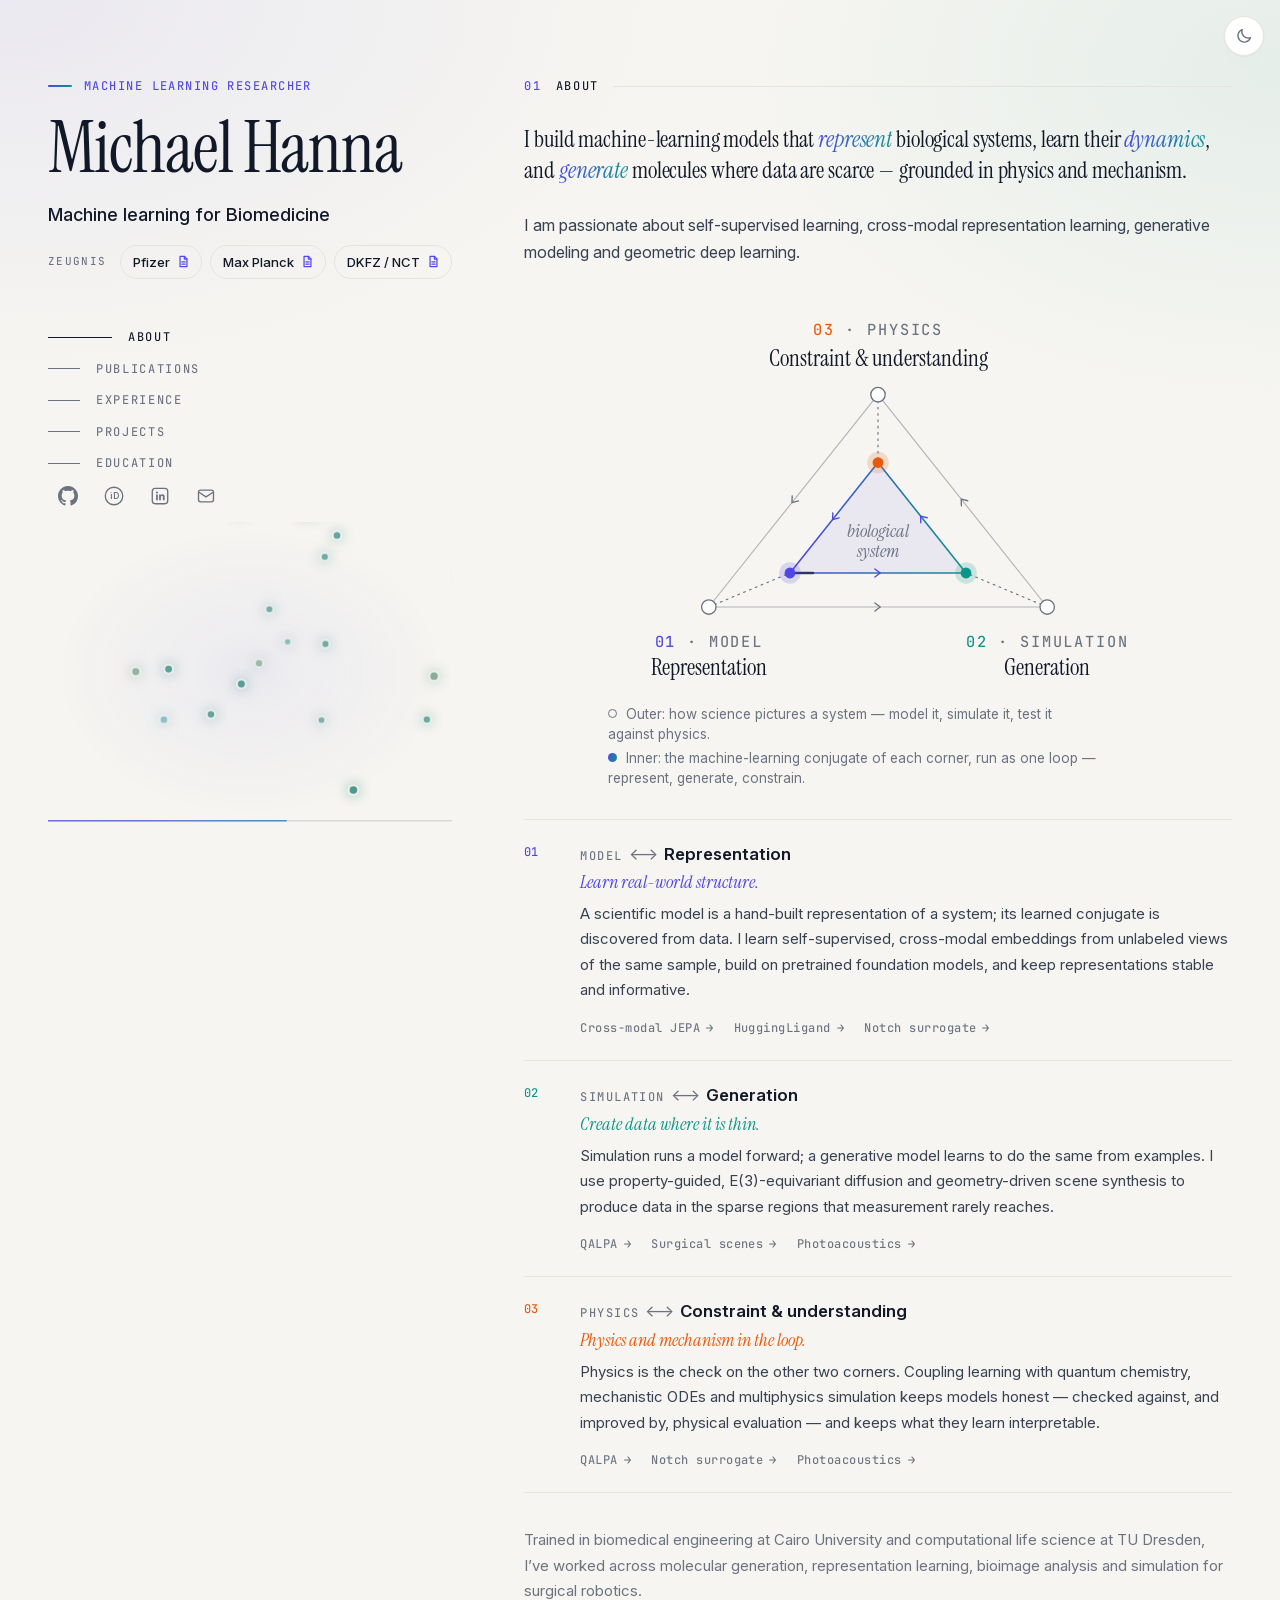
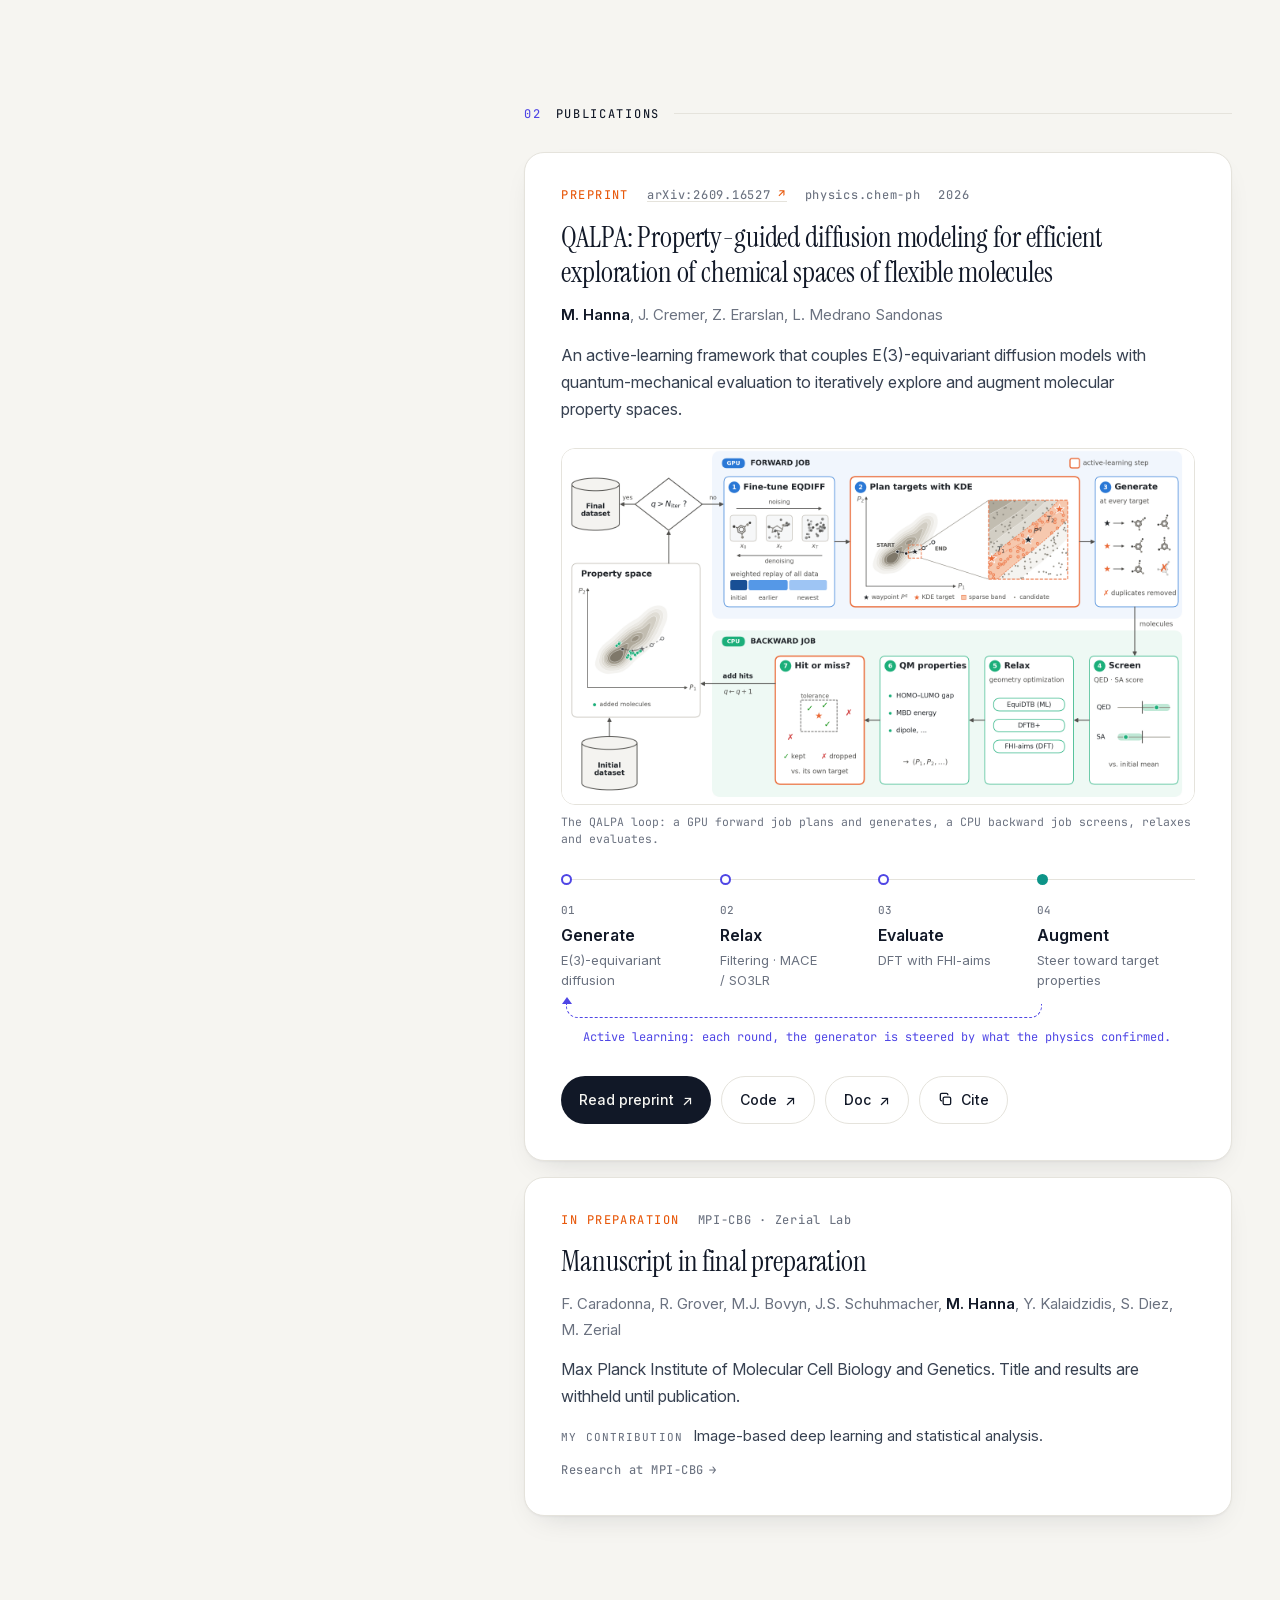
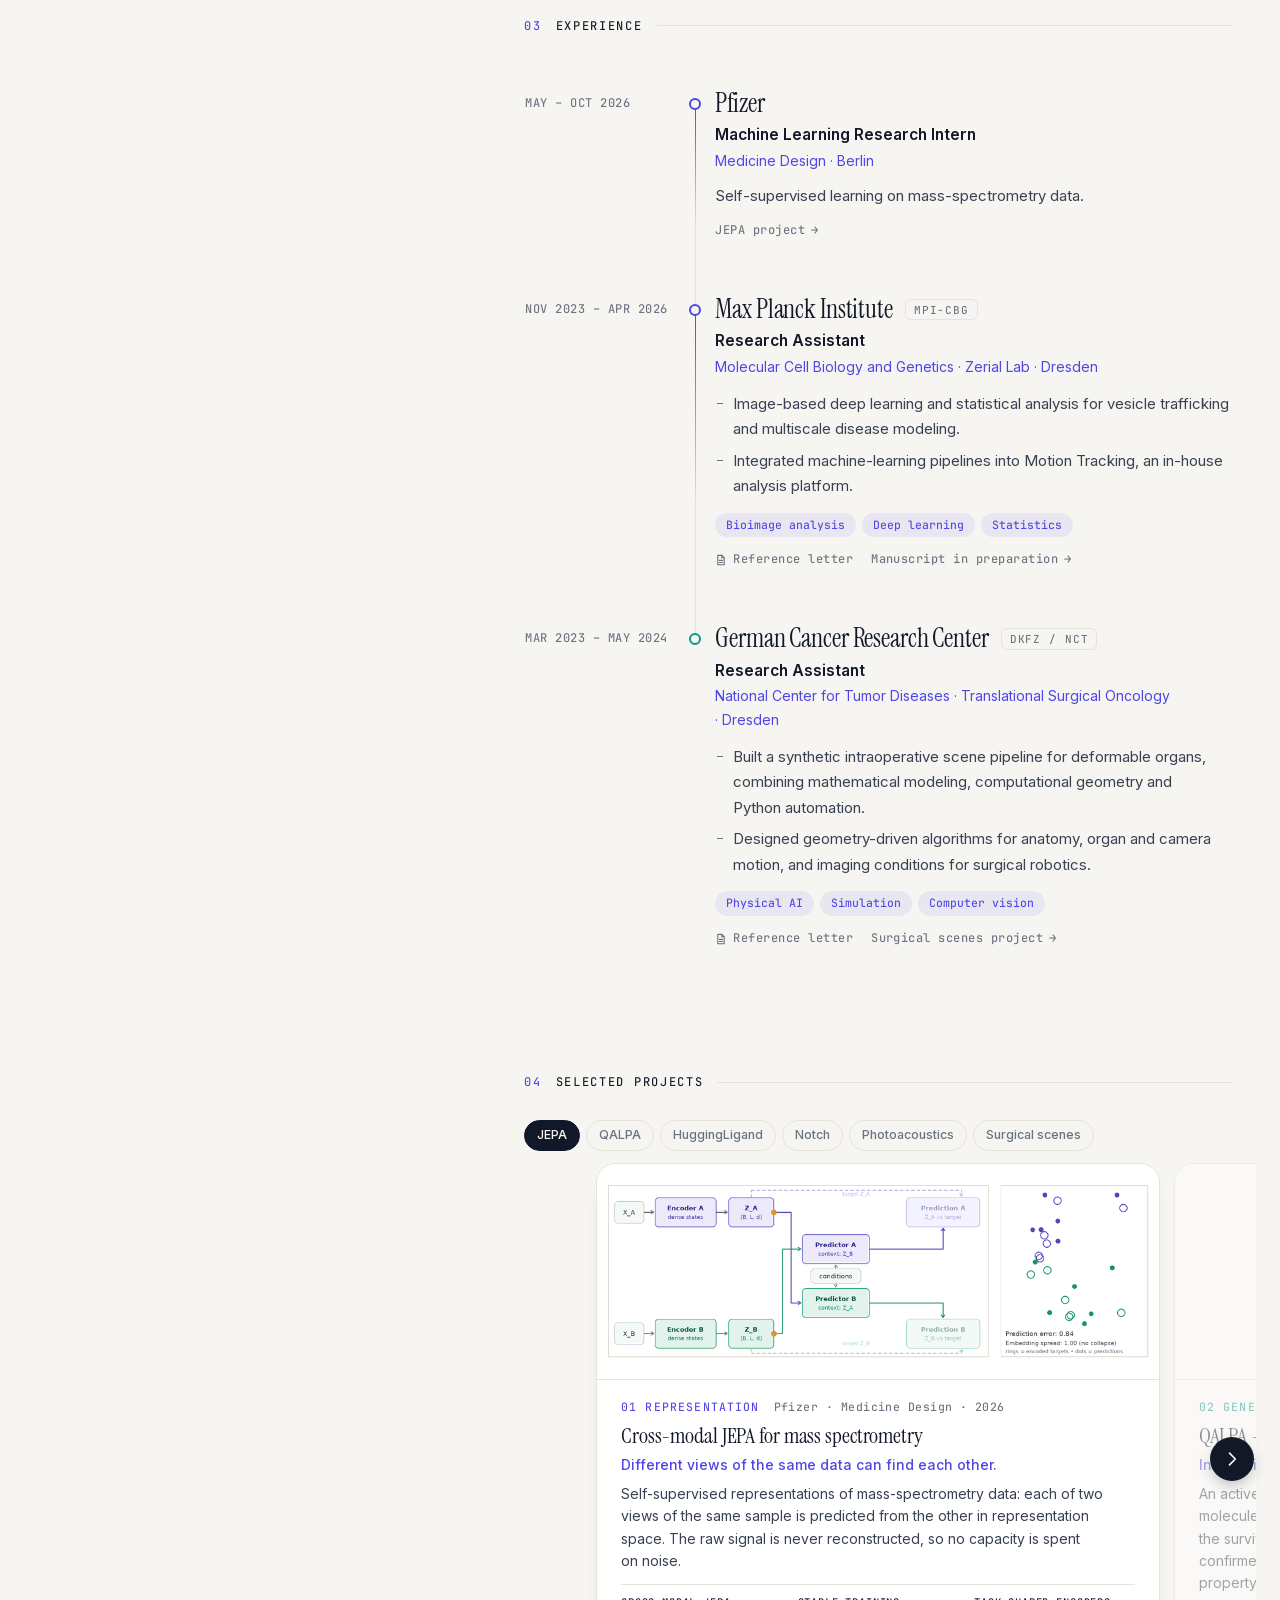
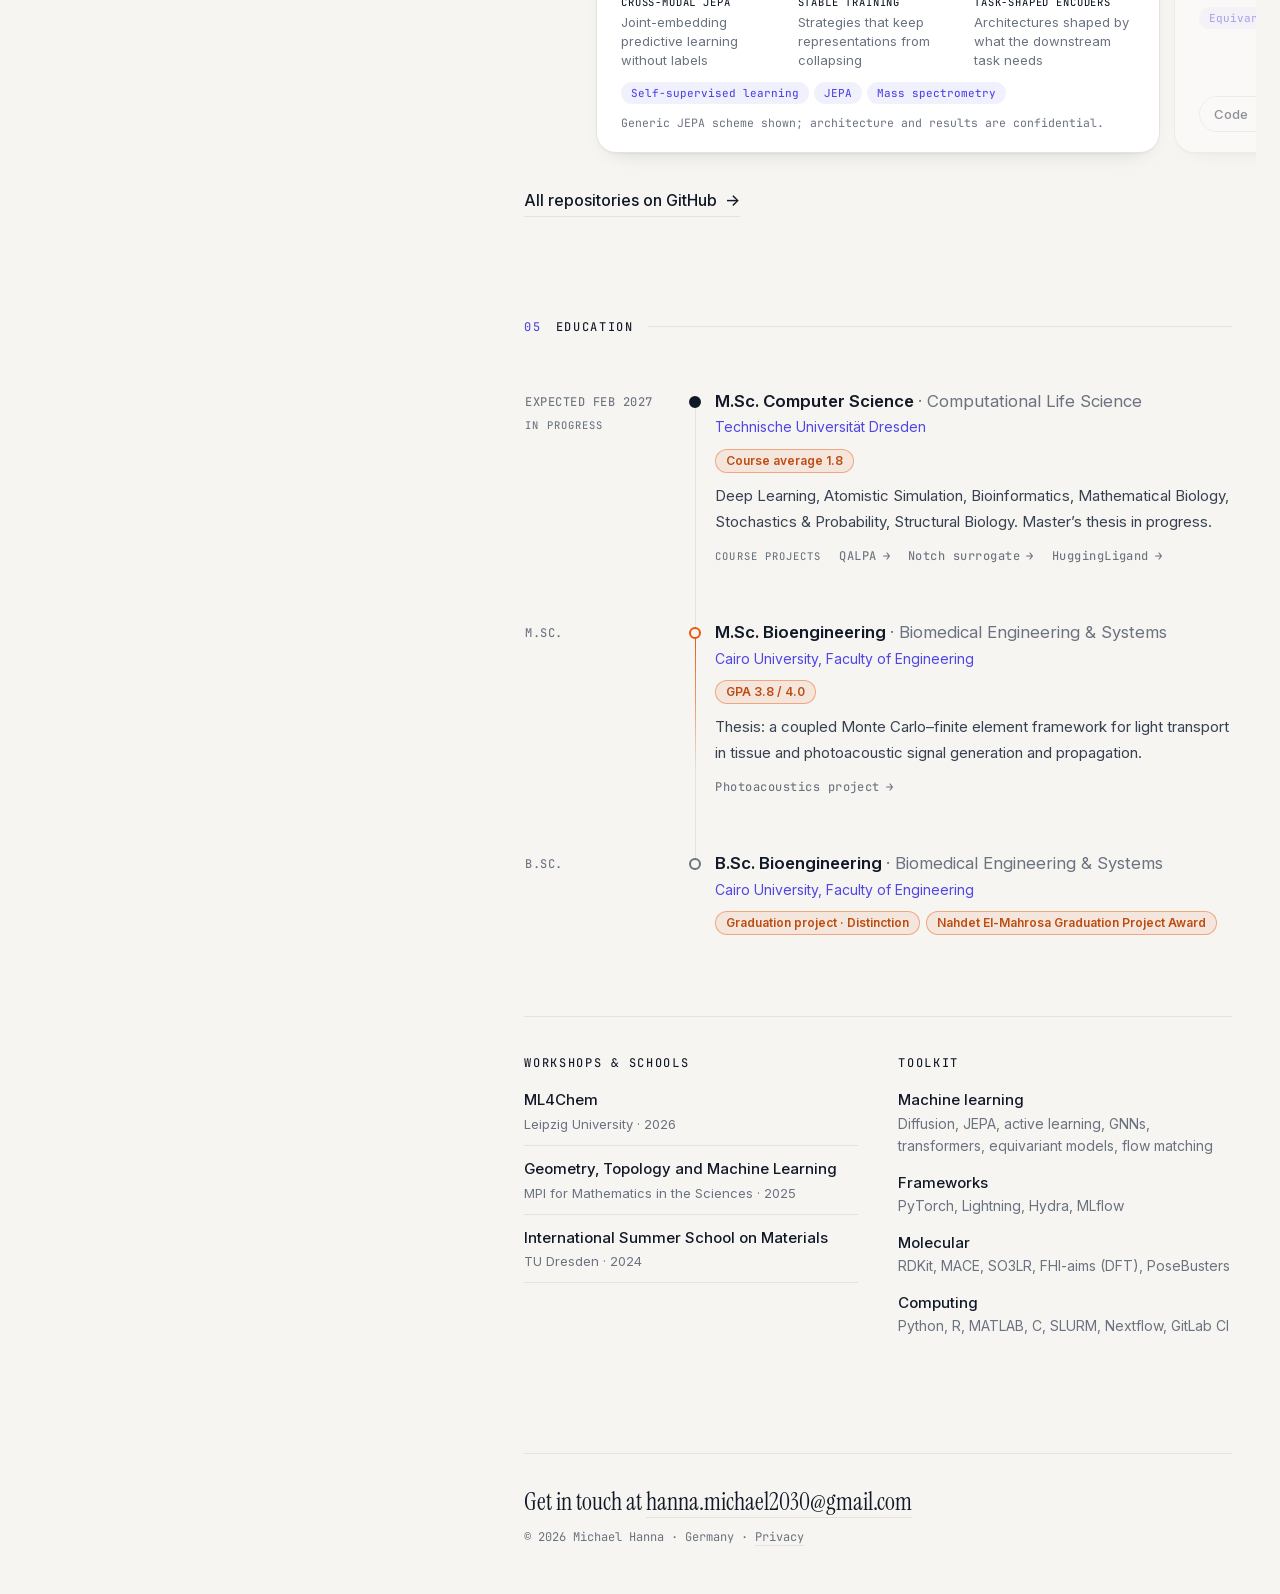
==== commit 7477cb3f: "add doc" ====
--- a/index.html
+++ b/index.html
@@ -250,6 +250,7 @@
             <div class="paper-actions">
               <a class="btn btn-primary" href="https://arxiv.org/abs/2609.16527" target="_blank" rel="noopener noreferrer">Read preprint <span aria-hidden="true">↗</span></a>
               <a class="btn btn-ghost" href="https://github.com/mikeHayah/qalpa/tree/main" target="_blank" rel="noopener noreferrer">Code <span aria-hidden="true">↗</span></a>
+              <a class="btn btn-ghost" href="https://qalpa.readthedocs.io" target="_blank" rel="noopener noreferrer">Doc <span aria-hidden="true">↗</span></a>
               <button type="button" class="btn btn-ghost" data-cite="cite-qalpa">
                 <svg viewBox="0 0 16 16" aria-hidden="true"><rect x="5.5" y="5.5" width="8" height="8" rx="1.5" fill="none" stroke="currentColor" stroke-width="1.4"/><path d="M10.5 3.5v-.5a1.5 1.5 0 0 0-1.5-1.5H4A1.5 1.5 0 0 0 2.5 3v5A1.5 1.5 0 0 0 4 9.5h.5" fill="none" stroke="currentColor" stroke-width="1.4"/></svg>
                 <span class="cite-label" aria-live="polite">Cite</span>
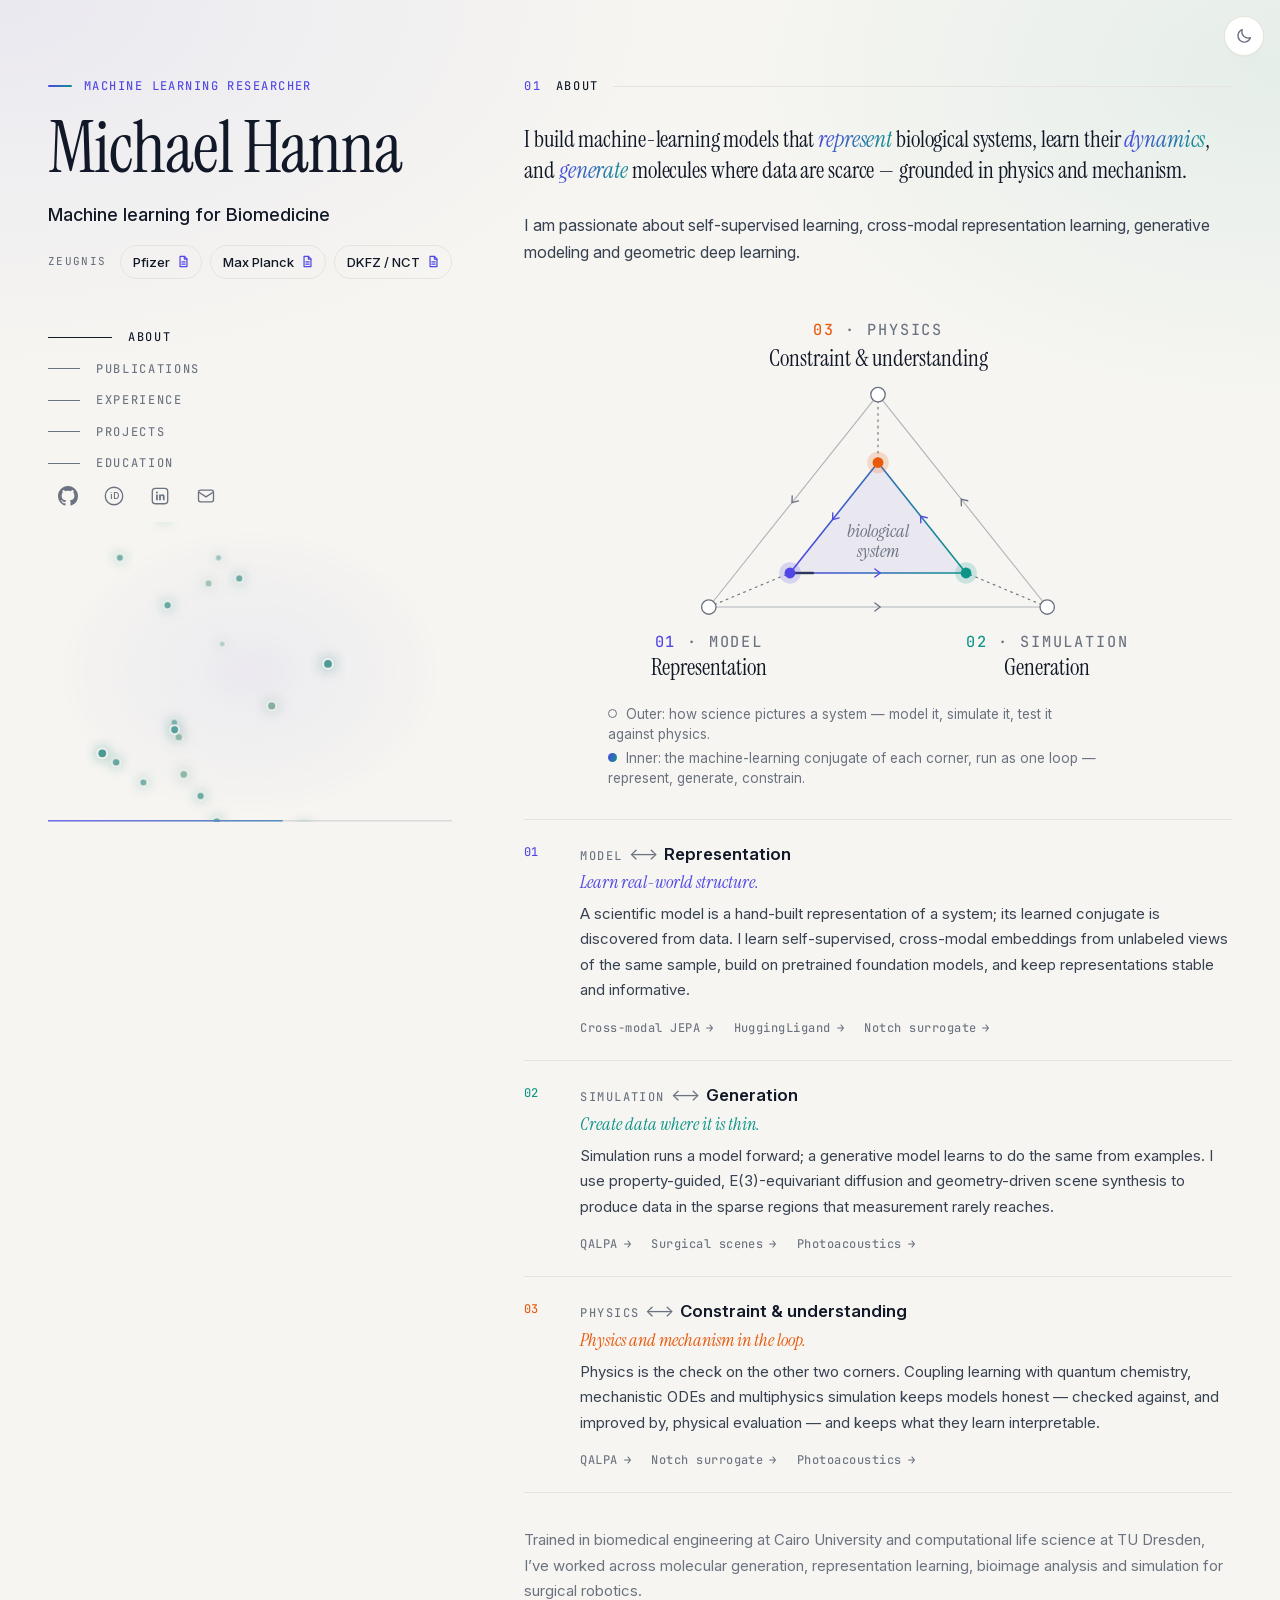
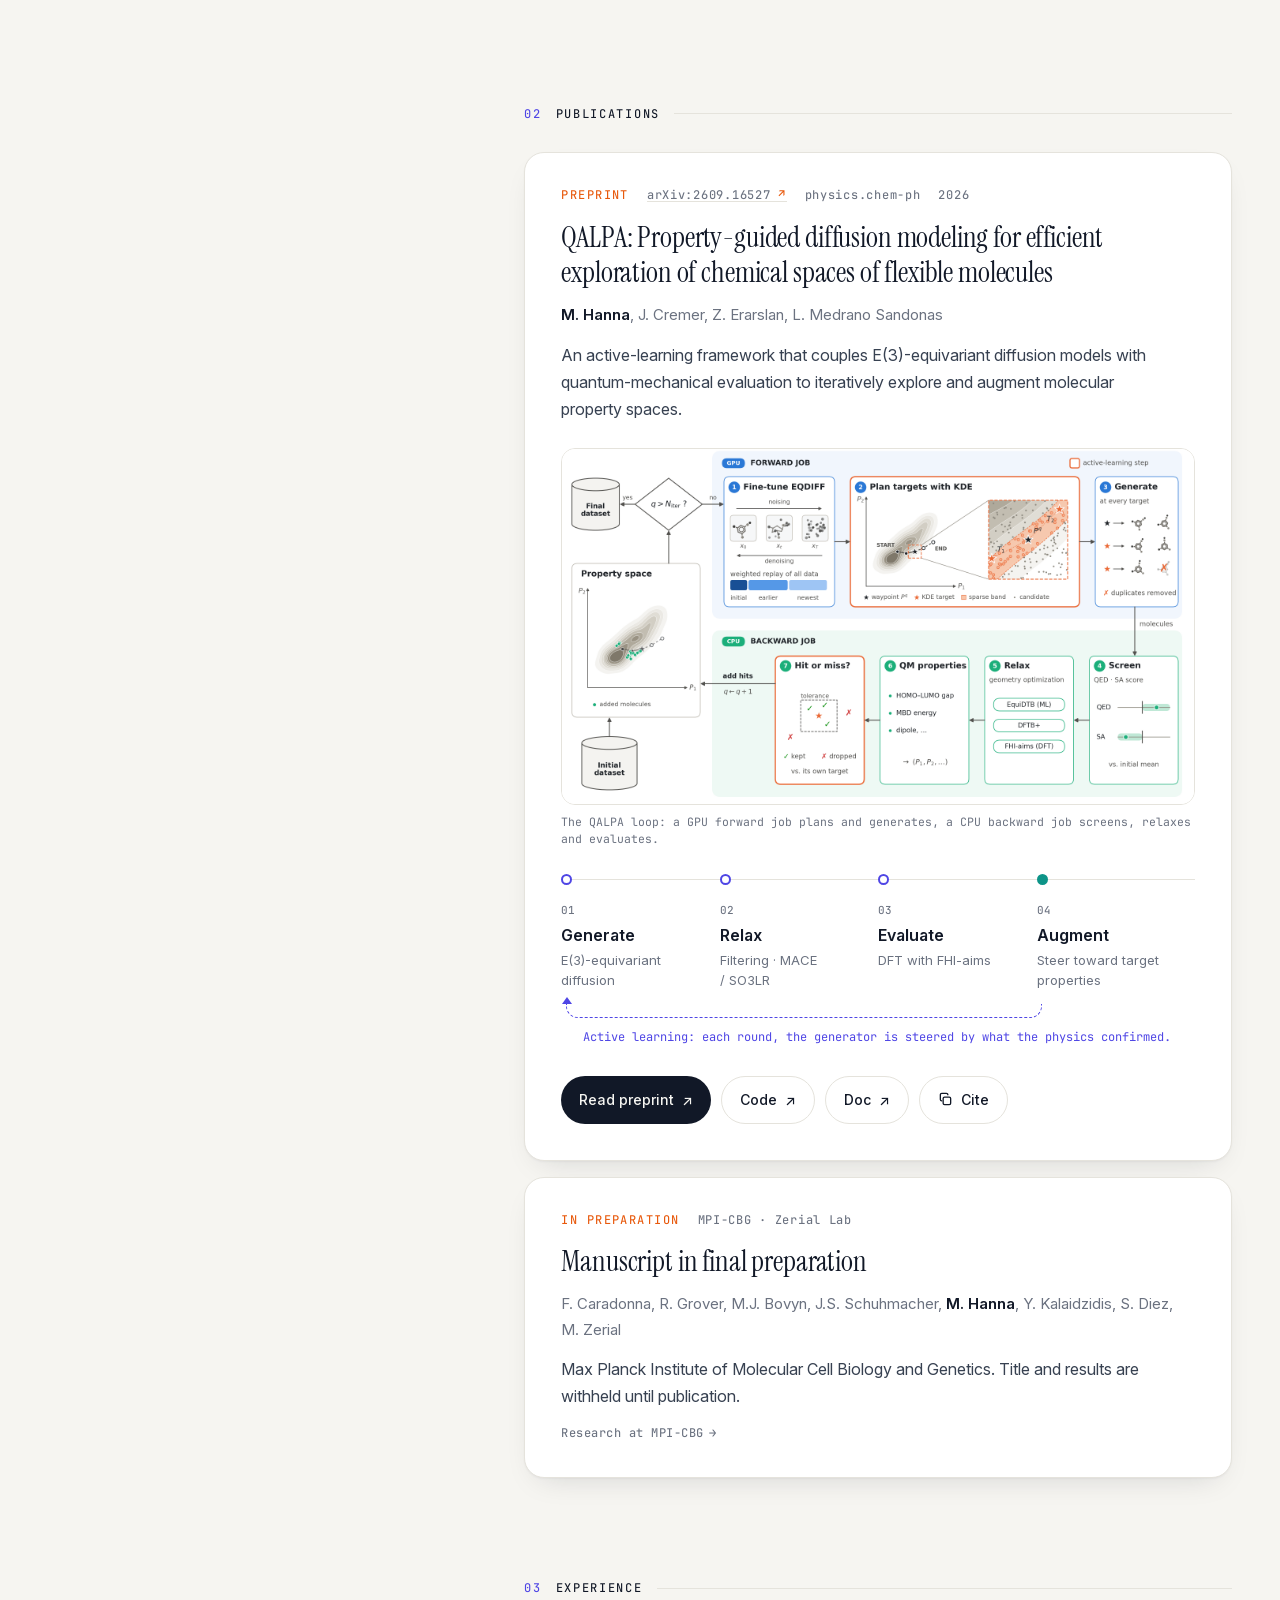
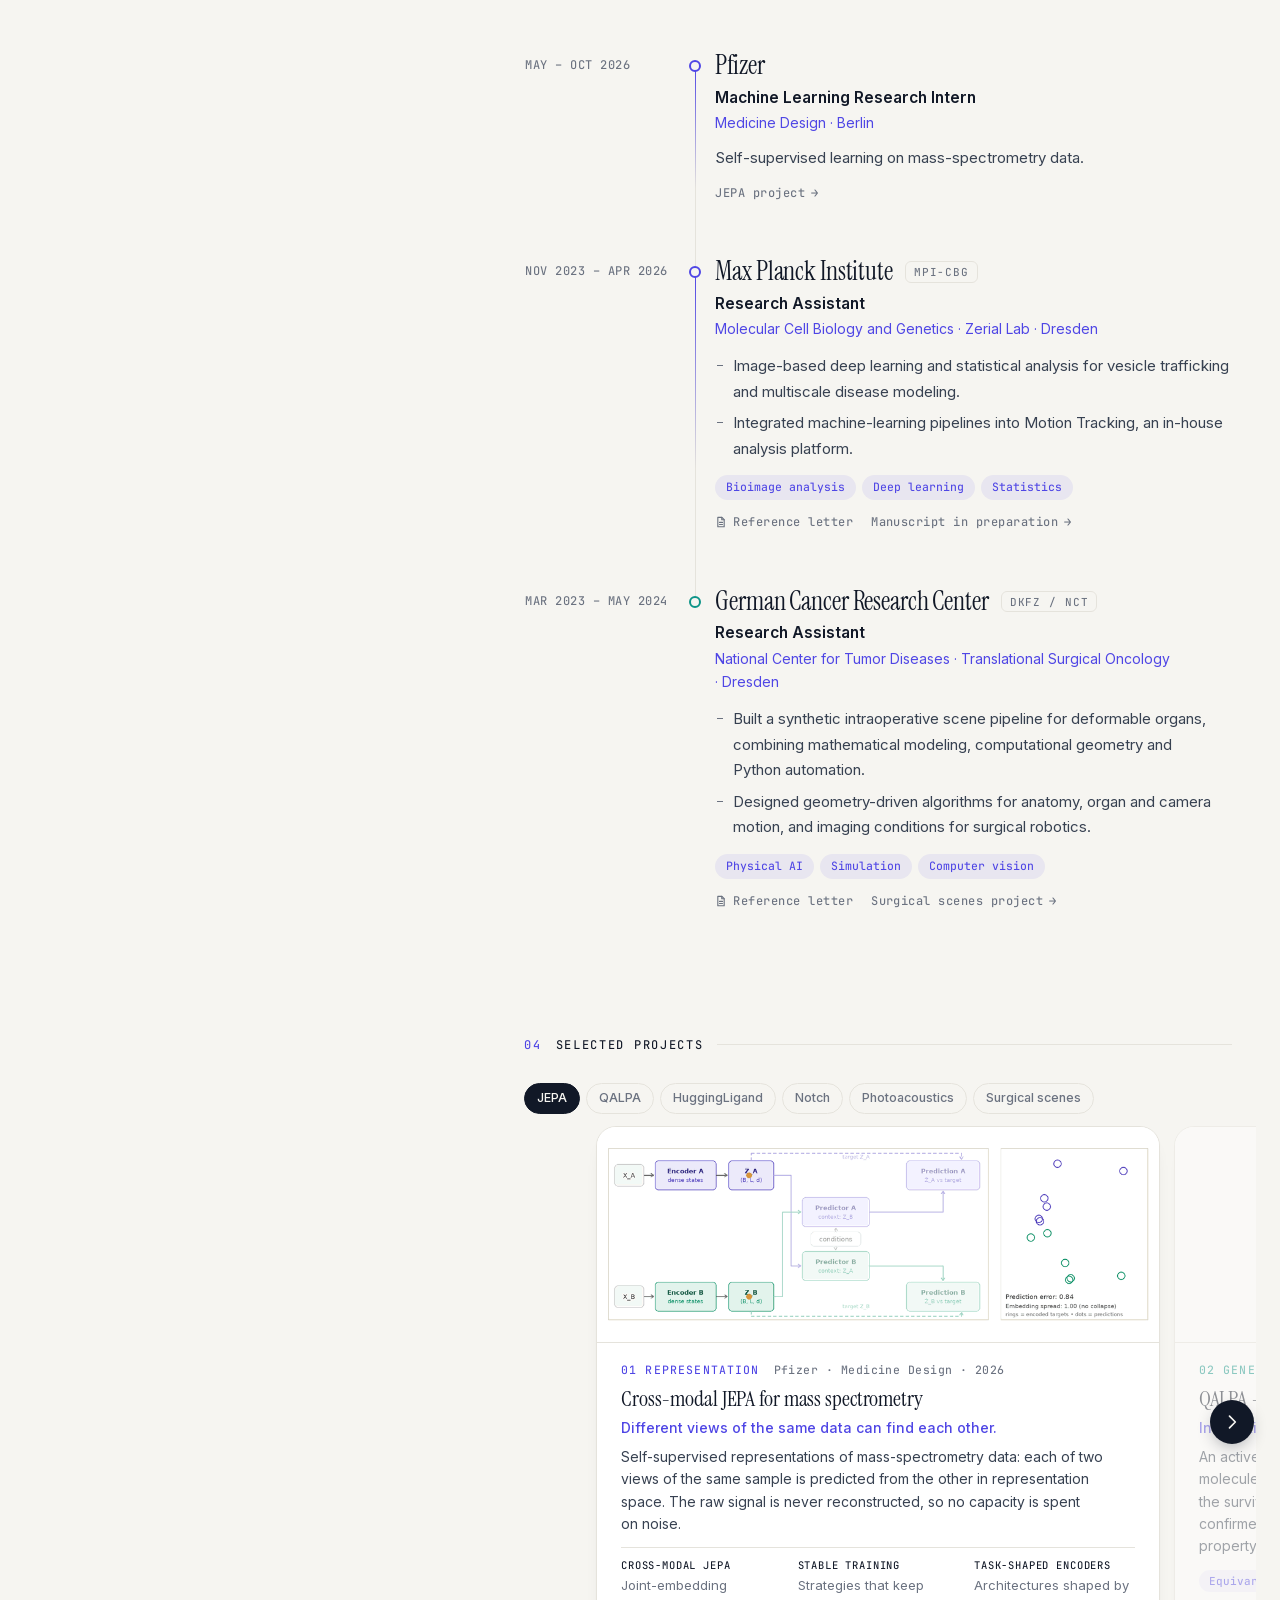
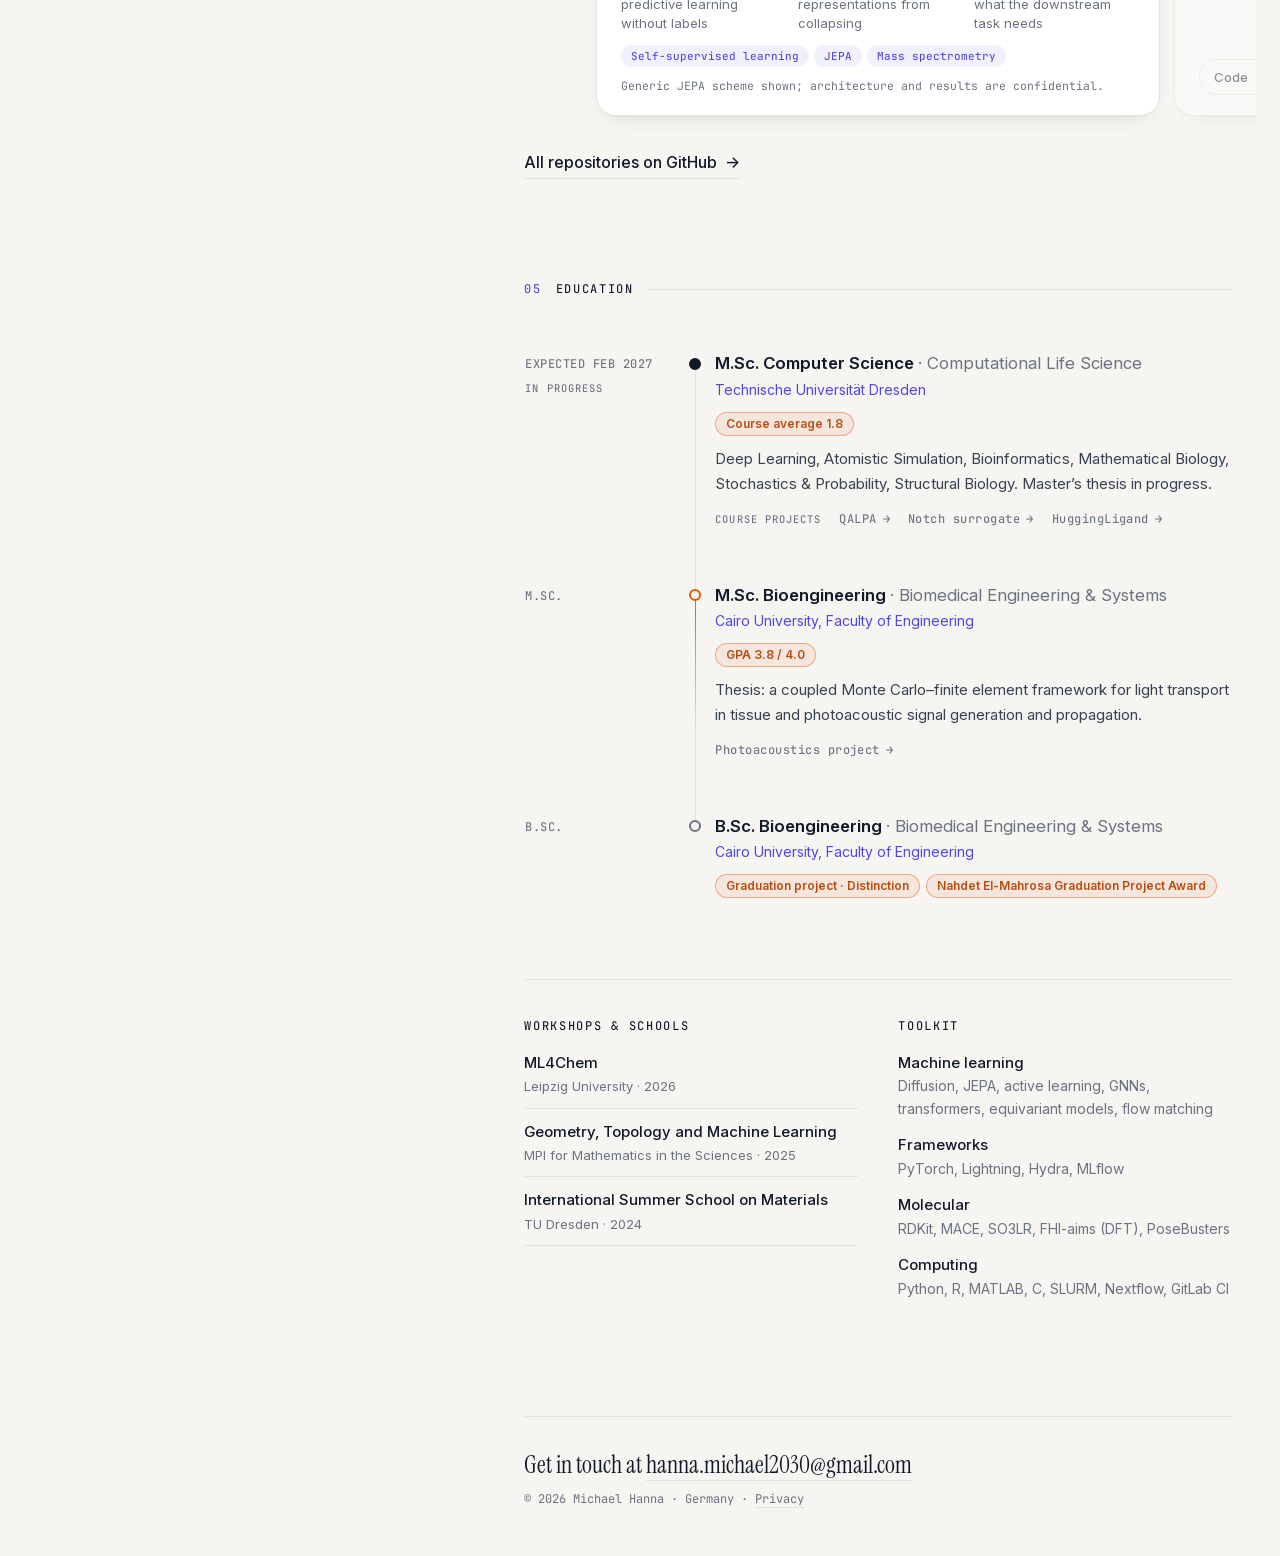
==== commit 6978fbbb: "update script" ====
--- a/index.html
+++ b/index.html
@@ -273,7 +273,6 @@
             <h3 class="paper-title">Manuscript in final preparation</h3>
             <p class="paper-authors">F. Caradonna, R. Grover, M.J. Bovyn, J.S. Schuhmacher, <strong>M. Hanna</strong>, Y. Kalaidzidis, S. Diez, M. Zerial</p>
             <p class="paper-summary">Max Planck Institute of Molecular Cell Biology and Genetics. Title and results are withheld until publication.</p>
-            <p class="paper-role"><span>My contribution</span>Image-based deep learning and statistical analysis.</p>
             <p class="paper-links"><a class="entry-link" href="#experience">Research at MPI-CBG <span aria-hidden="true">→</span></a></p>
           </article>
         </section>
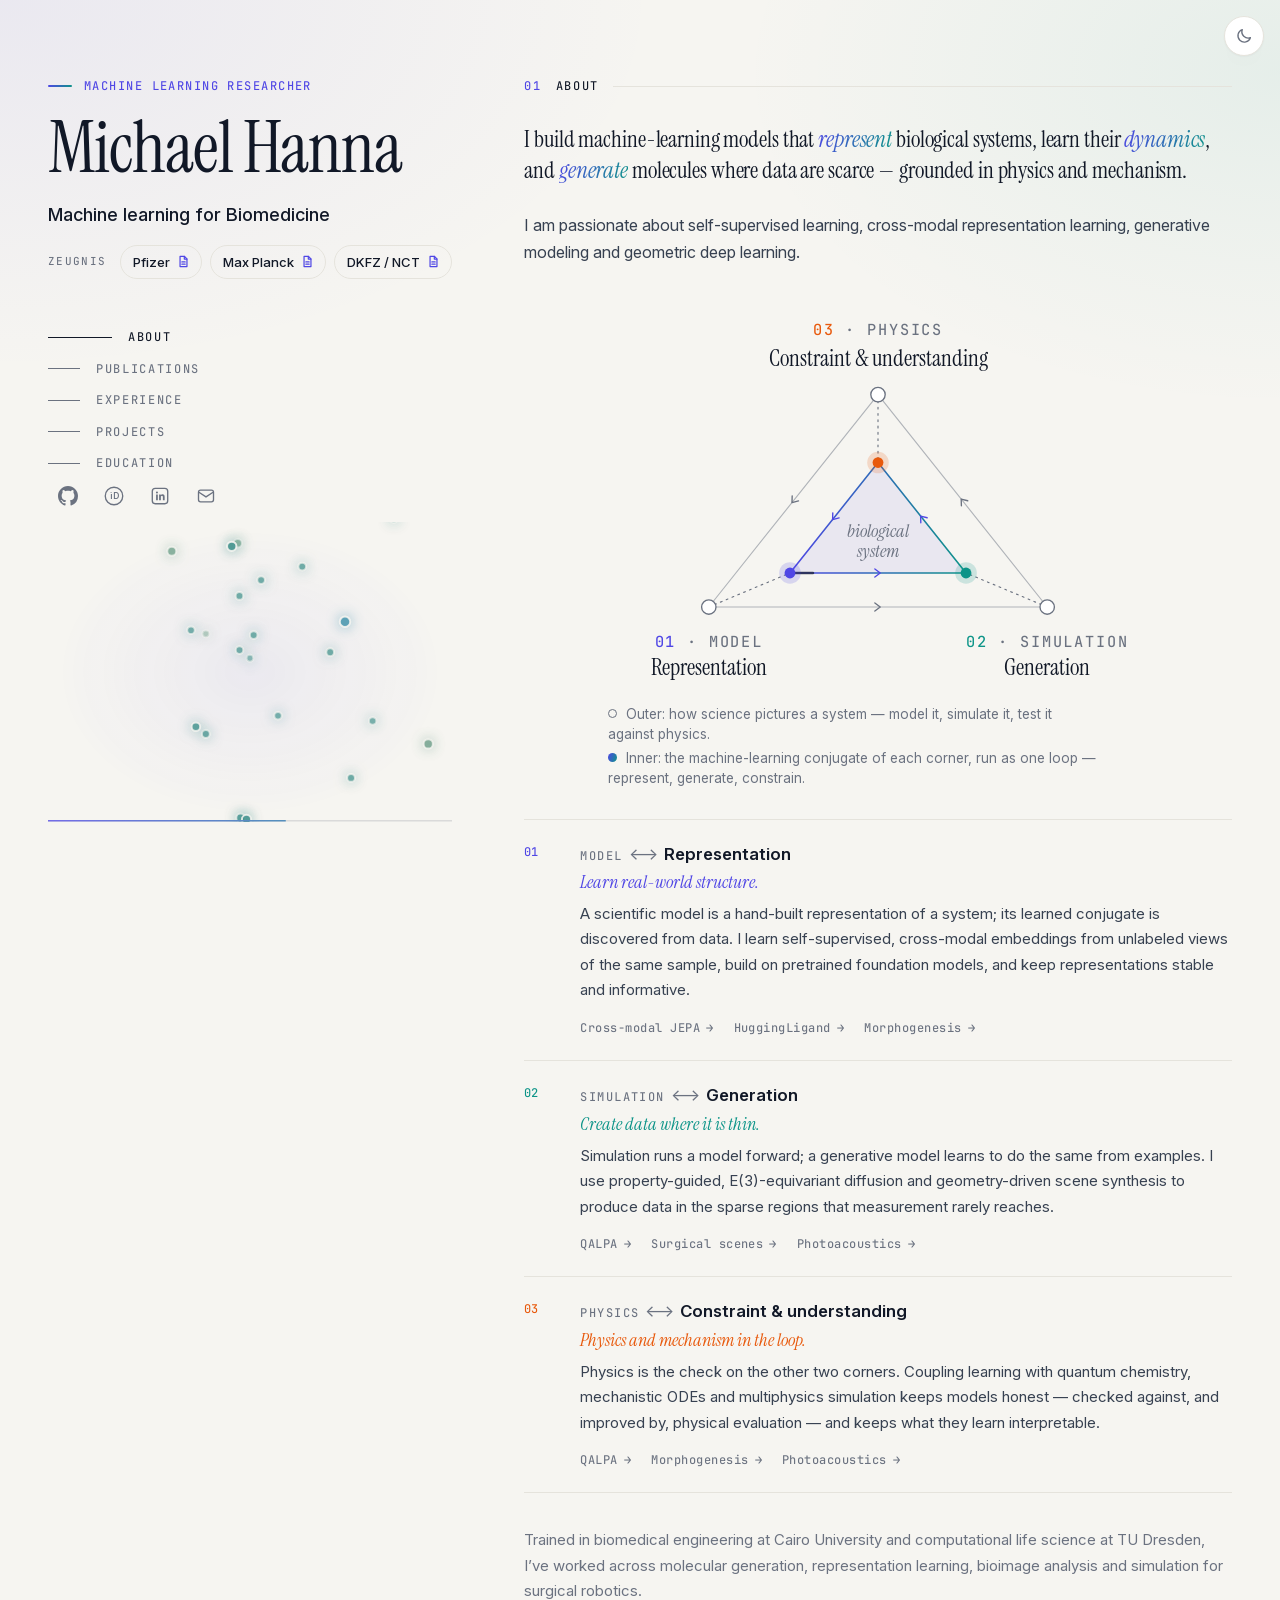
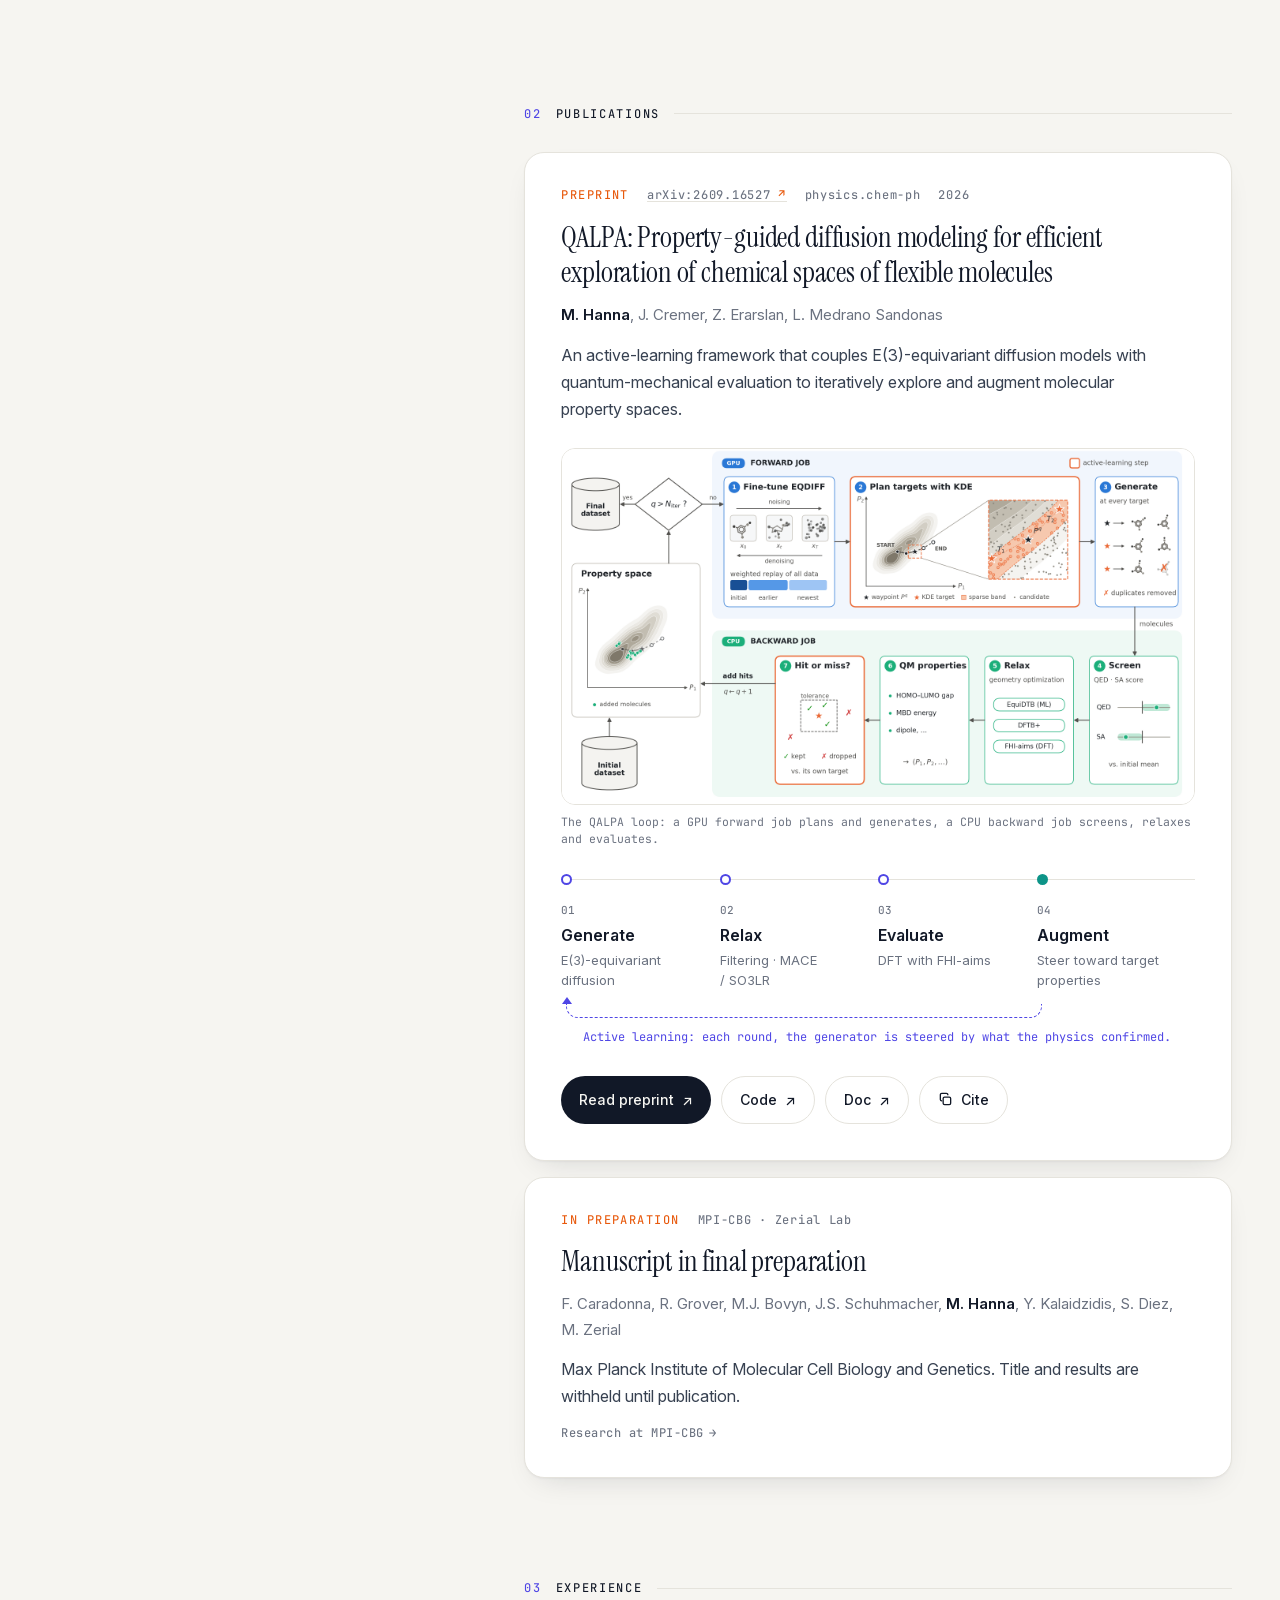
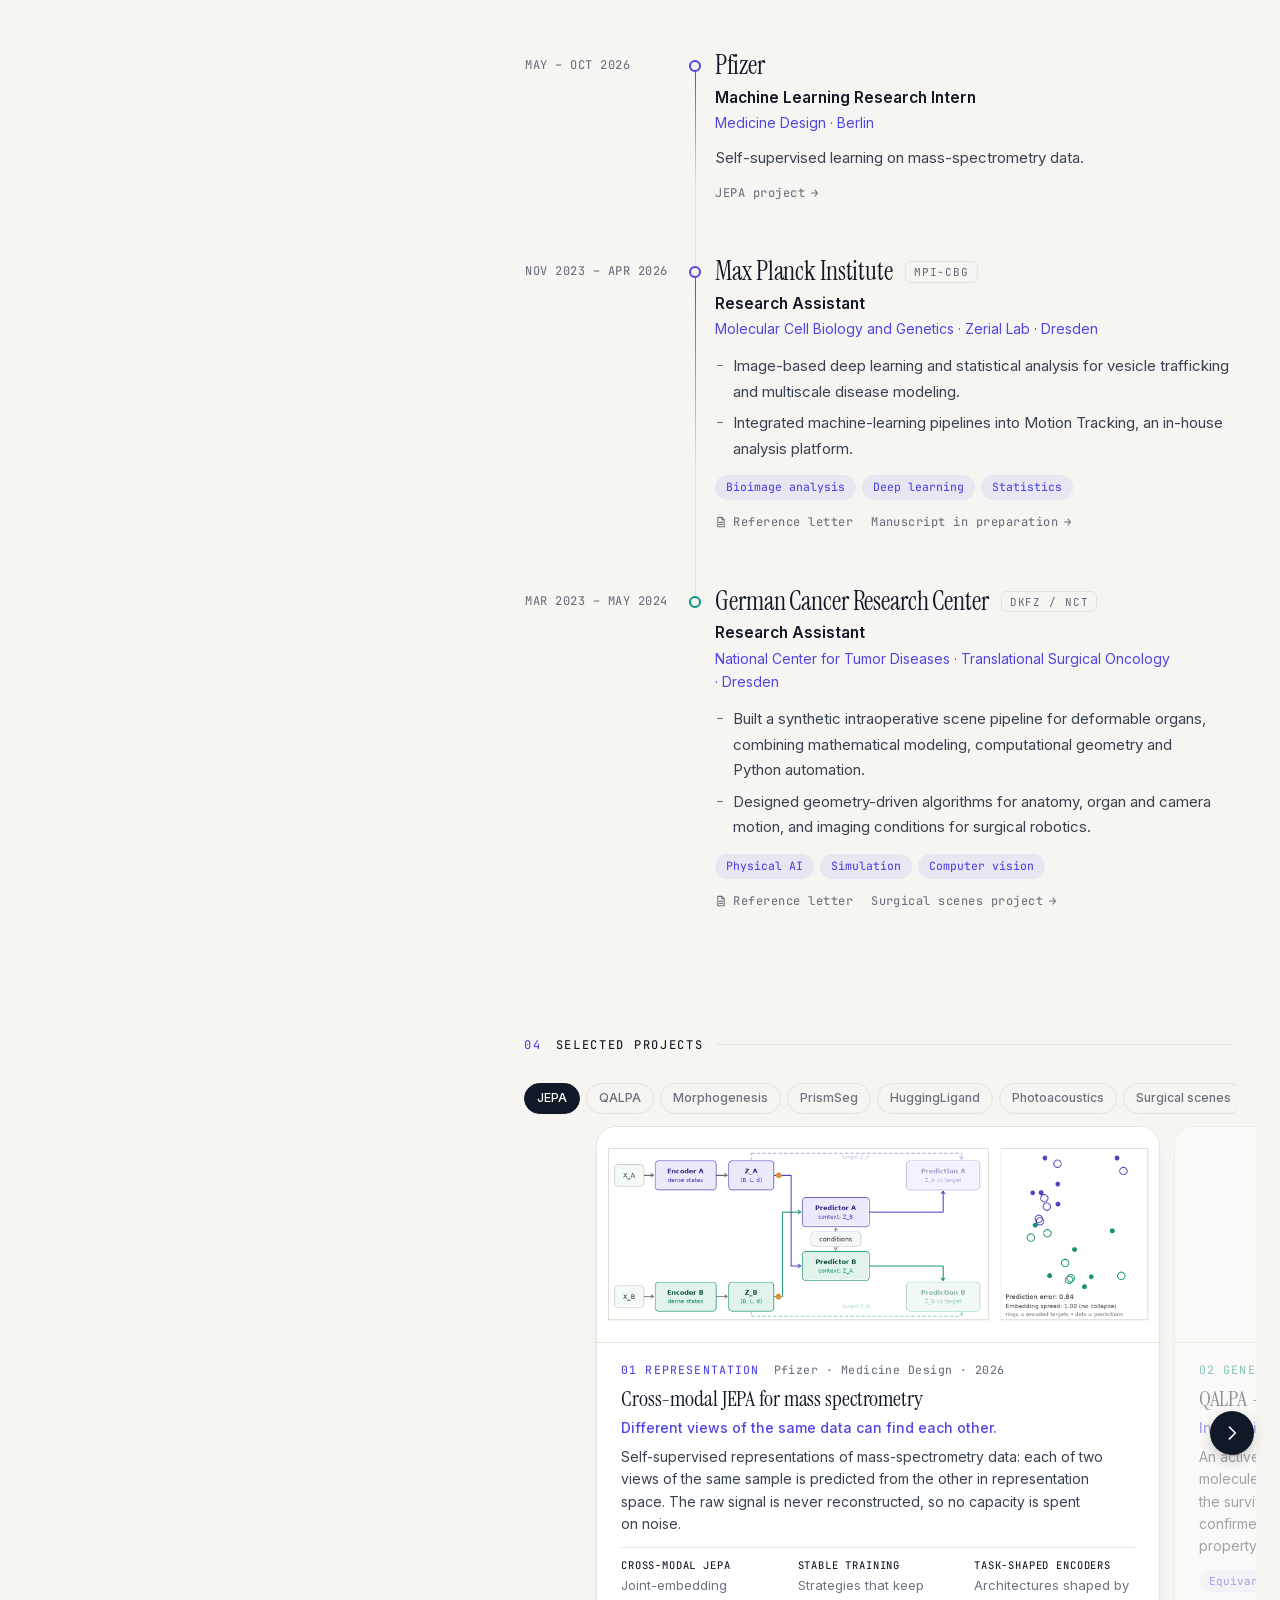
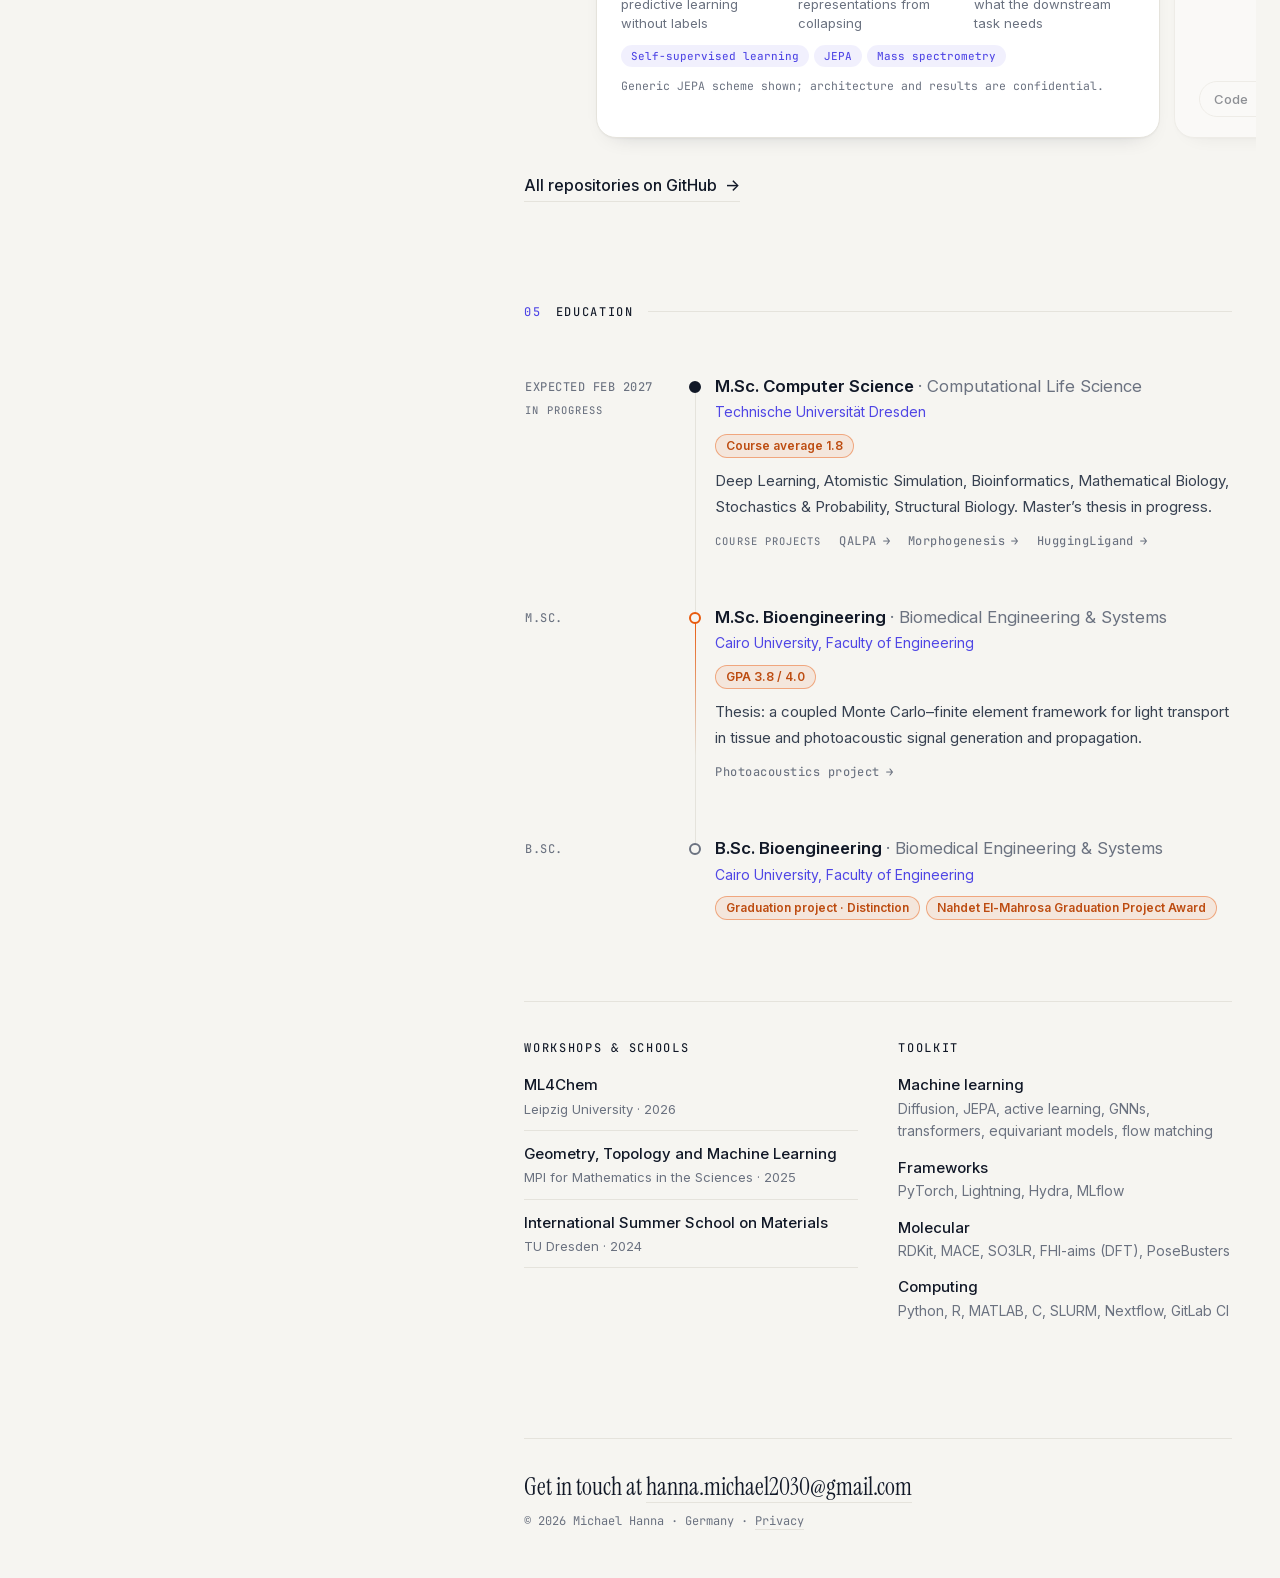
==== commit 69854019: "add prismseg" ====
--- a/index.html
+++ b/index.html
@@ -181,7 +181,7 @@
                 <ul class="theme-links">
                   <li><a class="theme-link" href="#project-jepa">Cross-modal JEPA <span aria-hidden="true">→</span></a></li>
                   <li><a class="theme-link" href="#project-huggingligand">HuggingLigand <span aria-hidden="true">→</span></a></li>
-                  <li><a class="theme-link" href="#project-notch">Notch surrogate <span aria-hidden="true">→</span></a></li>
+                  <li><a class="theme-link" href="#project-notch">Morphogenesis <span aria-hidden="true">→</span></a></li>
                 </ul>
               </div>
             </li>
@@ -206,7 +206,7 @@
                 <p>Physics is the check on the other two corners. Coupling learning with quantum chemistry, mechanistic ODEs and multiphysics simulation keeps models honest — checked against, and improved by, physical evaluation — and keeps what they learn interpretable.</p>
                 <ul class="theme-links">
                   <li><a class="theme-link" href="#project-qalpa">QALPA <span aria-hidden="true">→</span></a></li>
-                  <li><a class="theme-link" href="#project-notch">Notch surrogate <span aria-hidden="true">→</span></a></li>
+                  <li><a class="theme-link" href="#project-notch">Morphogenesis <span aria-hidden="true">→</span></a></li>
                   <li><a class="theme-link" href="#project-photoacoustics">Photoacoustics <span aria-hidden="true">→</span></a></li>
                 </ul>
               </div>
@@ -342,8 +342,9 @@
             <div class="slider-tabs" role="tablist" aria-label="Choose a project">
               <a role="tab" id="tab-jepa" href="#project-jepa" aria-controls="project-jepa">JEPA</a>
               <a role="tab" id="tab-qalpa" href="#project-qalpa" aria-controls="project-qalpa">QALPA</a>
+              <a role="tab" id="tab-notch" href="#project-notch" aria-controls="project-notch">Morphogenesis</a>
+              <a role="tab" id="tab-prismseg" href="#project-prismseg" aria-controls="project-prismseg">PrismSeg</a>
               <a role="tab" id="tab-huggingligand" href="#project-huggingligand" aria-controls="project-huggingligand">HuggingLigand</a>
-              <a role="tab" id="tab-notch" href="#project-notch" aria-controls="project-notch">Notch</a>
               <a role="tab" id="tab-photoacoustics" href="#project-photoacoustics" aria-controls="project-photoacoustics">Photoacoustics</a>
               <a role="tab" id="tab-surgical" href="#project-surgical" aria-controls="project-surgical">Surgical scenes</a>
             </div>
@@ -391,28 +392,6 @@
                   </div>
                 </article>
 
-                <article class="slide" id="project-huggingligand" role="tabpanel" aria-roledescription="slide" aria-labelledby="tab-huggingligand">
-                  <a class="slide-media" href="media/huggingligand.gif" data-zoom>
-                    <img src="media/huggingligand.gif" width="884" height="284" loading="lazy" decoding="async" alt="Animation: protein sequences and ligand SMILES pass through frozen ProtT5-XL and ChemBERTa encoders; the mean-pooled protein and ligand vectors are saved together per pair and versioned on the Hugging Face Hub.">
-                    <span class="slide-zoom" aria-hidden="true"><svg viewBox="0 0 16 16"><path d="M9.5 2.5h4v4M6.5 13.5h-4v-4M13.5 2.5 9 7M2.5 13.5 7 9" fill="none" stroke="currentColor" stroke-width="1.5" stroke-linecap="round" stroke-linejoin="round"/></svg></span>
-                    <span class="sr-only">Enlarge animation</span>
-                  </a>
-                  <div class="slide-body">
-                    <p class="slide-meta"><span class="slide-theme t1">01 Representation</span><span>Course project</span></p>
-                    <h3 class="slide-title">HuggingLigand — Protein–ligand binding affinity</h3>
-                    <p class="slide-hook">Learning the language of a molecular hug.</p>
-                    <p class="slide-text">Binding-affinity prediction from frozen foundation-model embeddings — ProtT5-XL for protein sequences, ChemBERTa for ligand SMILES — trained on curated BindingDB data.</p>
-                    <dl class="slide-points">
-                      <div><dt>Foundation models</dt><dd>Embedding pipeline on pretrained protein and ligand models</dd></div>
-                      <div><dt>Research software</dt><dd>Git, GitLab CI/CD, pytest, Poetry, Sphinx, SLURM; published on Zenodo and the Hugging Face Hub</dd></div>
-                    </dl>
-                    <ul class="tags"><li>ProtT5-XL</li><li>ChemBERTa</li><li>BindingDB</li><li>Hugging Face Hub</li></ul>
-                    <div class="slide-actions">
-                      <a class="btn btn-ghost btn-sm" href="https://github.com/mikeHayah/HuggingLigand" target="_blank" rel="noopener noreferrer">Code <span aria-hidden="true">↗</span></a>
-                    </div>
-                  </div>
-                </article>
-
                 <article class="slide" id="project-notch" role="tabpanel" aria-roledescription="slide" aria-labelledby="tab-notch">
                   <a class="slide-media" href="media/notch-surrogate.gif" data-zoom>
                     <img src="media/notch-surrogate.gif" width="884" height="284" loading="lazy" decoding="async" alt="Animation: a four-ODE Notch–Delta model in each cell sorts a tissue into sender and receiver cells that segregate by E-cadherin adhesion; a neural surrogate then replaces the ODEs, feeding updated neighbour signals back each step.">
@@ -436,6 +415,51 @@
                   </div>
                 </article>
 
+                <article class="slide" id="project-prismseg" role="tabpanel" aria-roledescription="slide" aria-labelledby="tab-prismseg">
+                  <a class="slide-media" href="media/prismseg.gif" data-zoom>
+                    <img src="media/prismseg.gif" width="1204" height="284" loading="lazy" decoding="async" alt="Animation: an Attention U-Net encodes a microscopy image down to 1/32 resolution; a prism bottleneck splits the deepest features into bands of different receptive fields, and each band is routed through a gated skip connection to its own decoder stage, from 1/16 back up to full resolution.">
+                    <span class="slide-zoom" aria-hidden="true"><svg viewBox="0 0 16 16"><path d="M9.5 2.5h4v4M6.5 13.5h-4v-4M13.5 2.5 9 7M2.5 13.5 7 9" fill="none" stroke="currentColor" stroke-width="1.5" stroke-linecap="round" stroke-linejoin="round"/></svg></span>
+                    <span class="sr-only">Enlarge animation</span>
+                  </a>
+                  <div class="slide-body">
+                    <p class="slide-meta"><span class="slide-theme t1">01 Representation</span><span>Bioimage analysis</span></p>
+                    <h3 class="slide-title">PrismSeg — Thin and thick vessels in one network</h3>
+                    <p class="slide-hook">Thin vessels are the first thing a segmentation loses.</p>
+                    <p class="slide-text">Vessel segmentation for microscopy z-stacks, such as liver sinusoids. Like a prism splitting light, the bottleneck of an Attention U-Net splits deep features into bands of different receptive fields, each routed to its own decoder stage, while gated skip connections carry fine detail to the output.</p>
+                    <dl class="slide-points">
+                      <div><dt>Multi-scale prism</dt><dd>One bottleneck sees fine and coarse vessels at once</dd></div>
+                      <div><dt>Detail-preserving skips</dt><dd>Attention gates that let thin structures reach the output</dd></div>
+                      <div><dt>Lean design</dt><dd>From 609M to 35.5M parameters</dd></div>
+                    </dl>
+                    <ul class="tags"><li>Attention U-Net</li><li>Segmentation</li><li>Microscopy</li><li>PyTorch</li></ul>
+                    <div class="slide-actions">
+                      <a class="btn btn-ghost btn-sm" href="https://github.com/mikeHayah/PrismSeg" target="_blank" rel="noopener noreferrer">Code <span aria-hidden="true">↗</span></a>
+                    </div>
+                  </div>
+                </article>
+
+                <article class="slide" id="project-huggingligand" role="tabpanel" aria-roledescription="slide" aria-labelledby="tab-huggingligand">
+                  <a class="slide-media" href="media/huggingligand.gif" data-zoom>
+                    <img src="media/huggingligand.gif" width="884" height="284" loading="lazy" decoding="async" alt="Animation: protein sequences and ligand SMILES pass through frozen ProtT5-XL and ChemBERTa encoders; the mean-pooled protein and ligand vectors are saved together per pair and versioned on the Hugging Face Hub.">
+                    <span class="slide-zoom" aria-hidden="true"><svg viewBox="0 0 16 16"><path d="M9.5 2.5h4v4M6.5 13.5h-4v-4M13.5 2.5 9 7M2.5 13.5 7 9" fill="none" stroke="currentColor" stroke-width="1.5" stroke-linecap="round" stroke-linejoin="round"/></svg></span>
+                    <span class="sr-only">Enlarge animation</span>
+                  </a>
+                  <div class="slide-body">
+                    <p class="slide-meta"><span class="slide-theme t1">01 Representation</span><span>Course project</span></p>
+                    <h3 class="slide-title">HuggingLigand — Protein–ligand binding affinity</h3>
+                    <p class="slide-hook">Learning the language of a molecular hug.</p>
+                    <p class="slide-text">Binding-affinity prediction from frozen foundation-model embeddings — ProtT5-XL for protein sequences, ChemBERTa for ligand SMILES — trained on curated BindingDB data.</p>
+                    <dl class="slide-points">
+                      <div><dt>Foundation models</dt><dd>Embedding pipeline on pretrained protein and ligand models</dd></div>
+                      <div><dt>Research software</dt><dd>Git, GitLab CI/CD, pytest, Poetry, Sphinx, SLURM; published on Zenodo and the Hugging Face Hub</dd></div>
+                    </dl>
+                    <ul class="tags"><li>ProtT5-XL</li><li>ChemBERTa</li><li>BindingDB</li><li>Hugging Face Hub</li></ul>
+                    <div class="slide-actions">
+                      <a class="btn btn-ghost btn-sm" href="https://github.com/mikeHayah/HuggingLigand" target="_blank" rel="noopener noreferrer">Code <span aria-hidden="true">↗</span></a>
+                    </div>
+                  </div>
+                </article>
+
                 <article class="slide" id="project-photoacoustics" role="tabpanel" aria-roledescription="slide" aria-labelledby="tab-photoacoustics">
                   <a class="slide-media" href="media/photoacoustics.gif" data-zoom>
                     <img src="media/photoacoustics.gif" width="884" height="284" loading="lazy" decoding="async" alt="Animation: a multiphysics chain — Monte Carlo light transport, bioheat transfer, solid mechanics and pressure acoustics — turns laser light absorbed by arterial plaque into a pressure wave recorded at five surface detectors.">
@@ -501,7 +525,7 @@
                 <p class="entry-links">
                   <span class="entry-links-label">Course projects</span>
                   <a class="entry-link" href="#project-qalpa">QALPA <span aria-hidden="true">→</span></a>
-                  <a class="entry-link" href="#project-notch">Notch surrogate <span aria-hidden="true">→</span></a>
+                  <a class="entry-link" href="#project-notch">Morphogenesis <span aria-hidden="true">→</span></a>
                   <a class="entry-link" href="#project-huggingligand">HuggingLigand <span aria-hidden="true">→</span></a>
                 </p>
               </div>
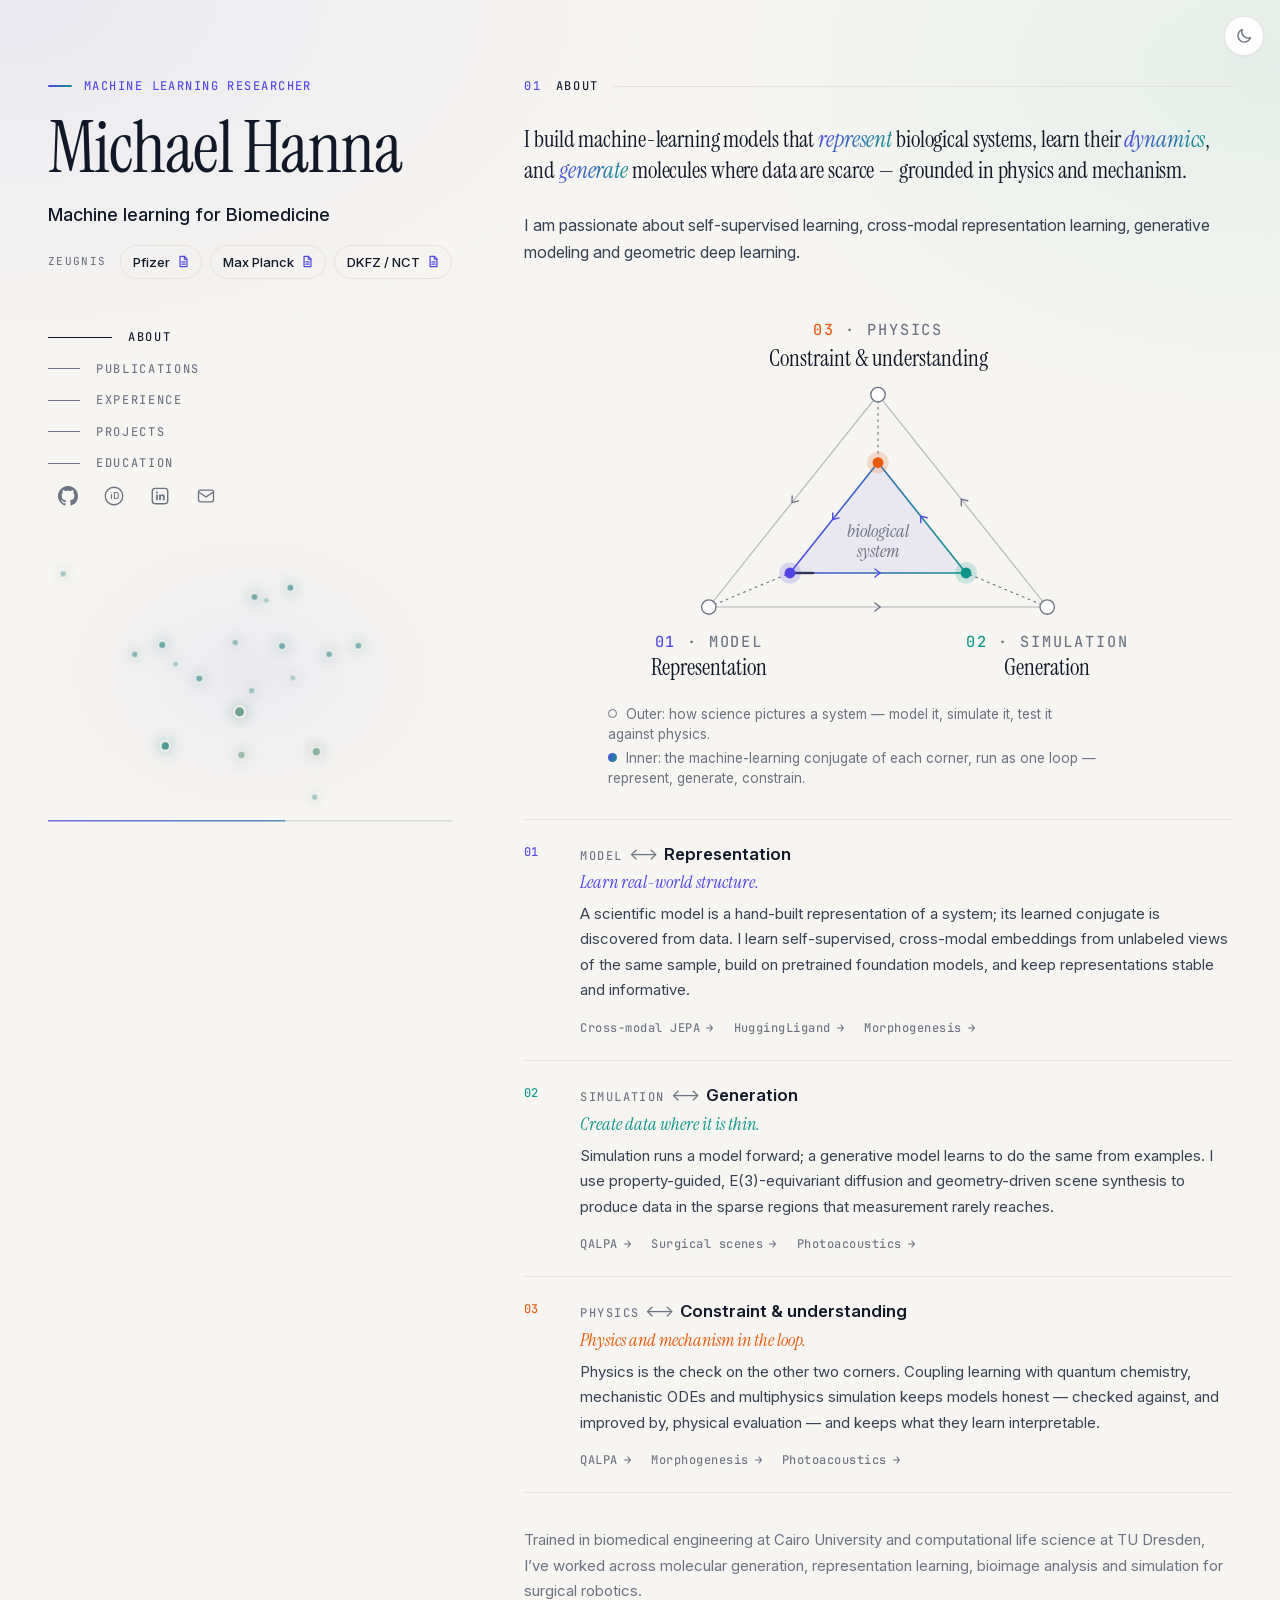
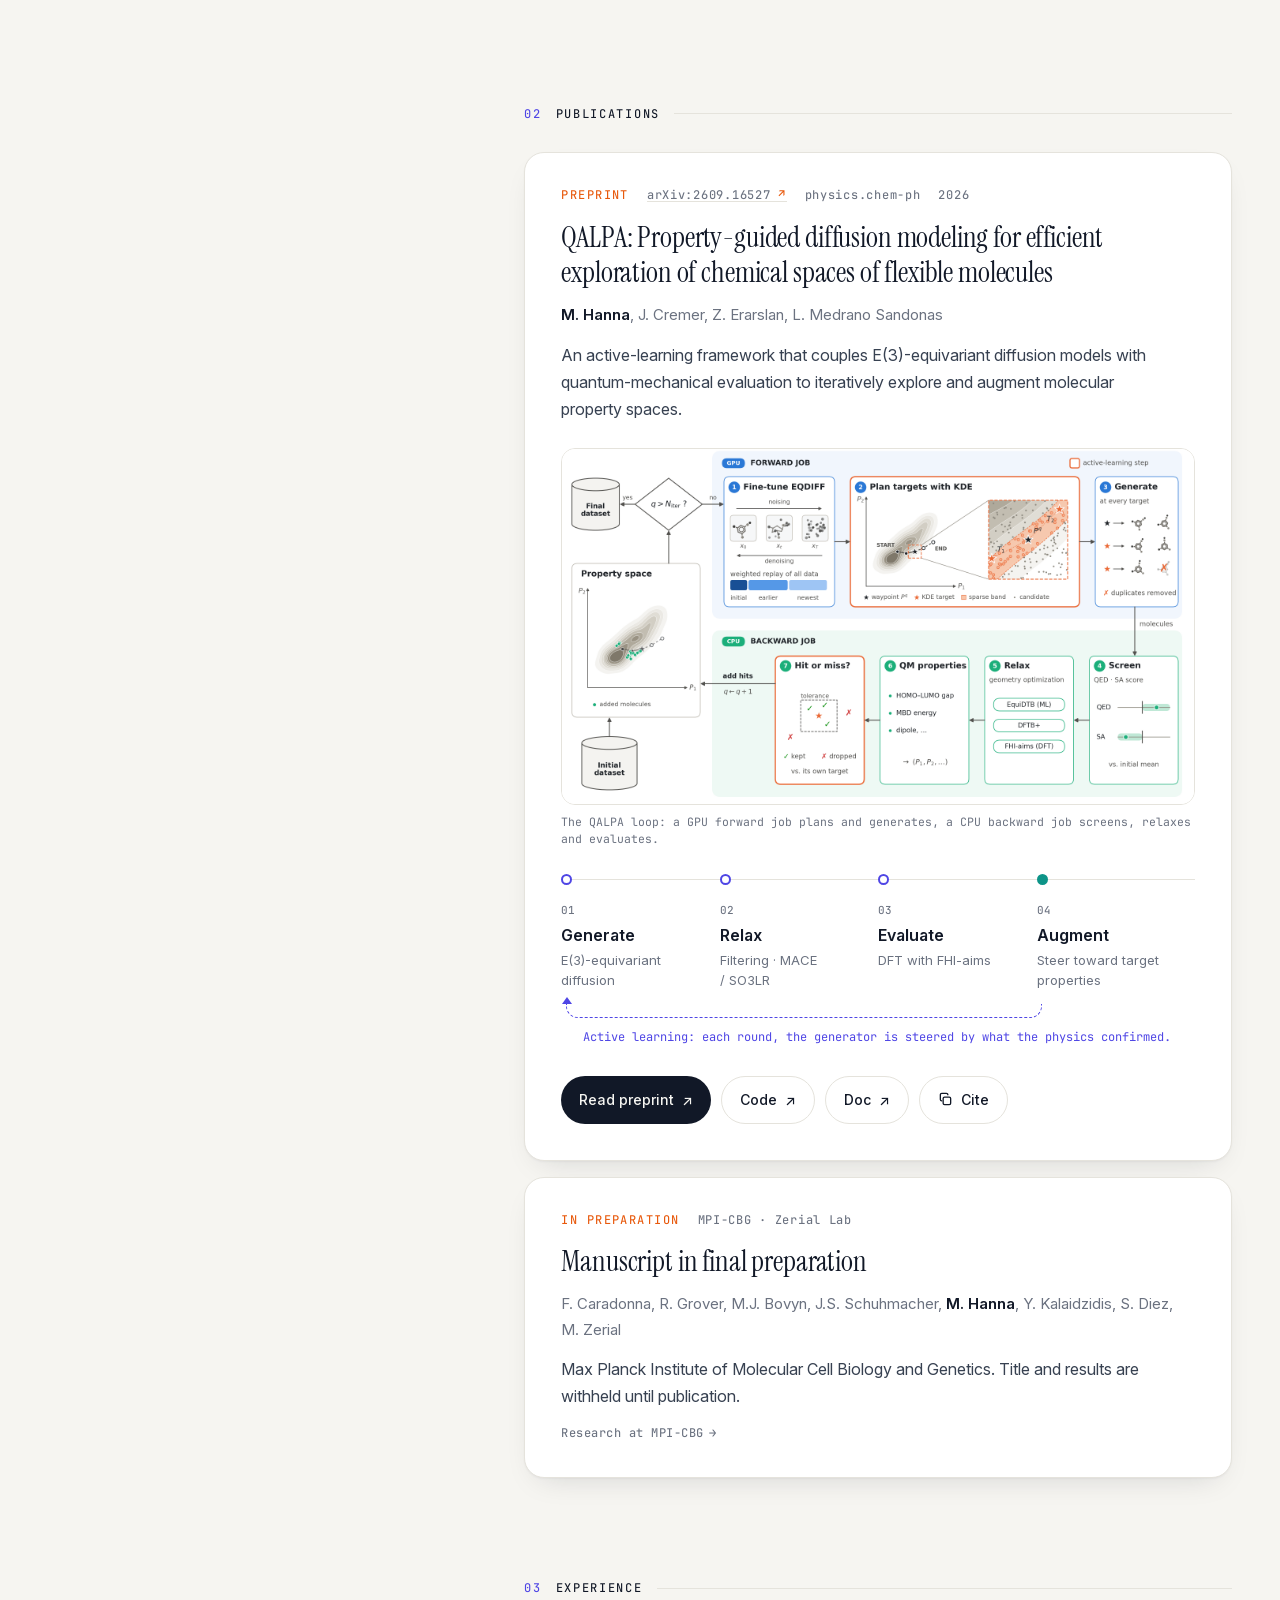
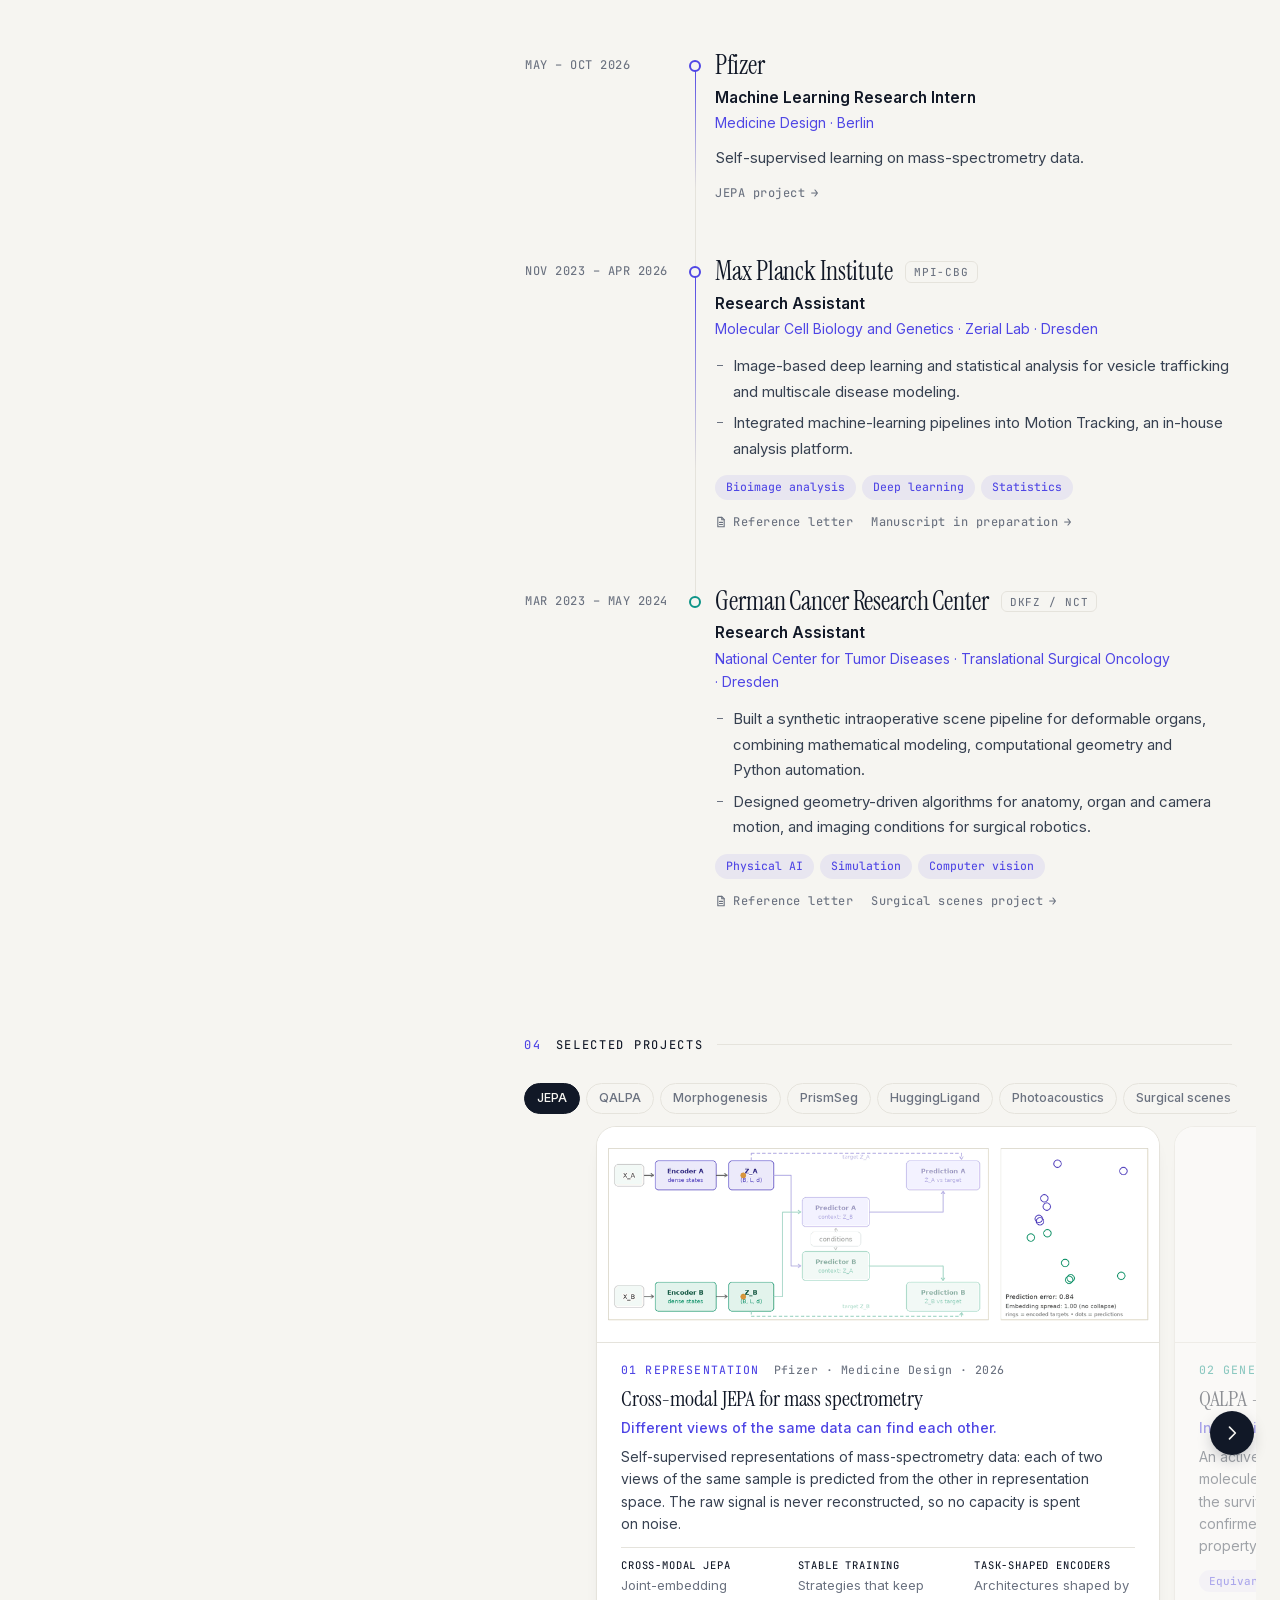
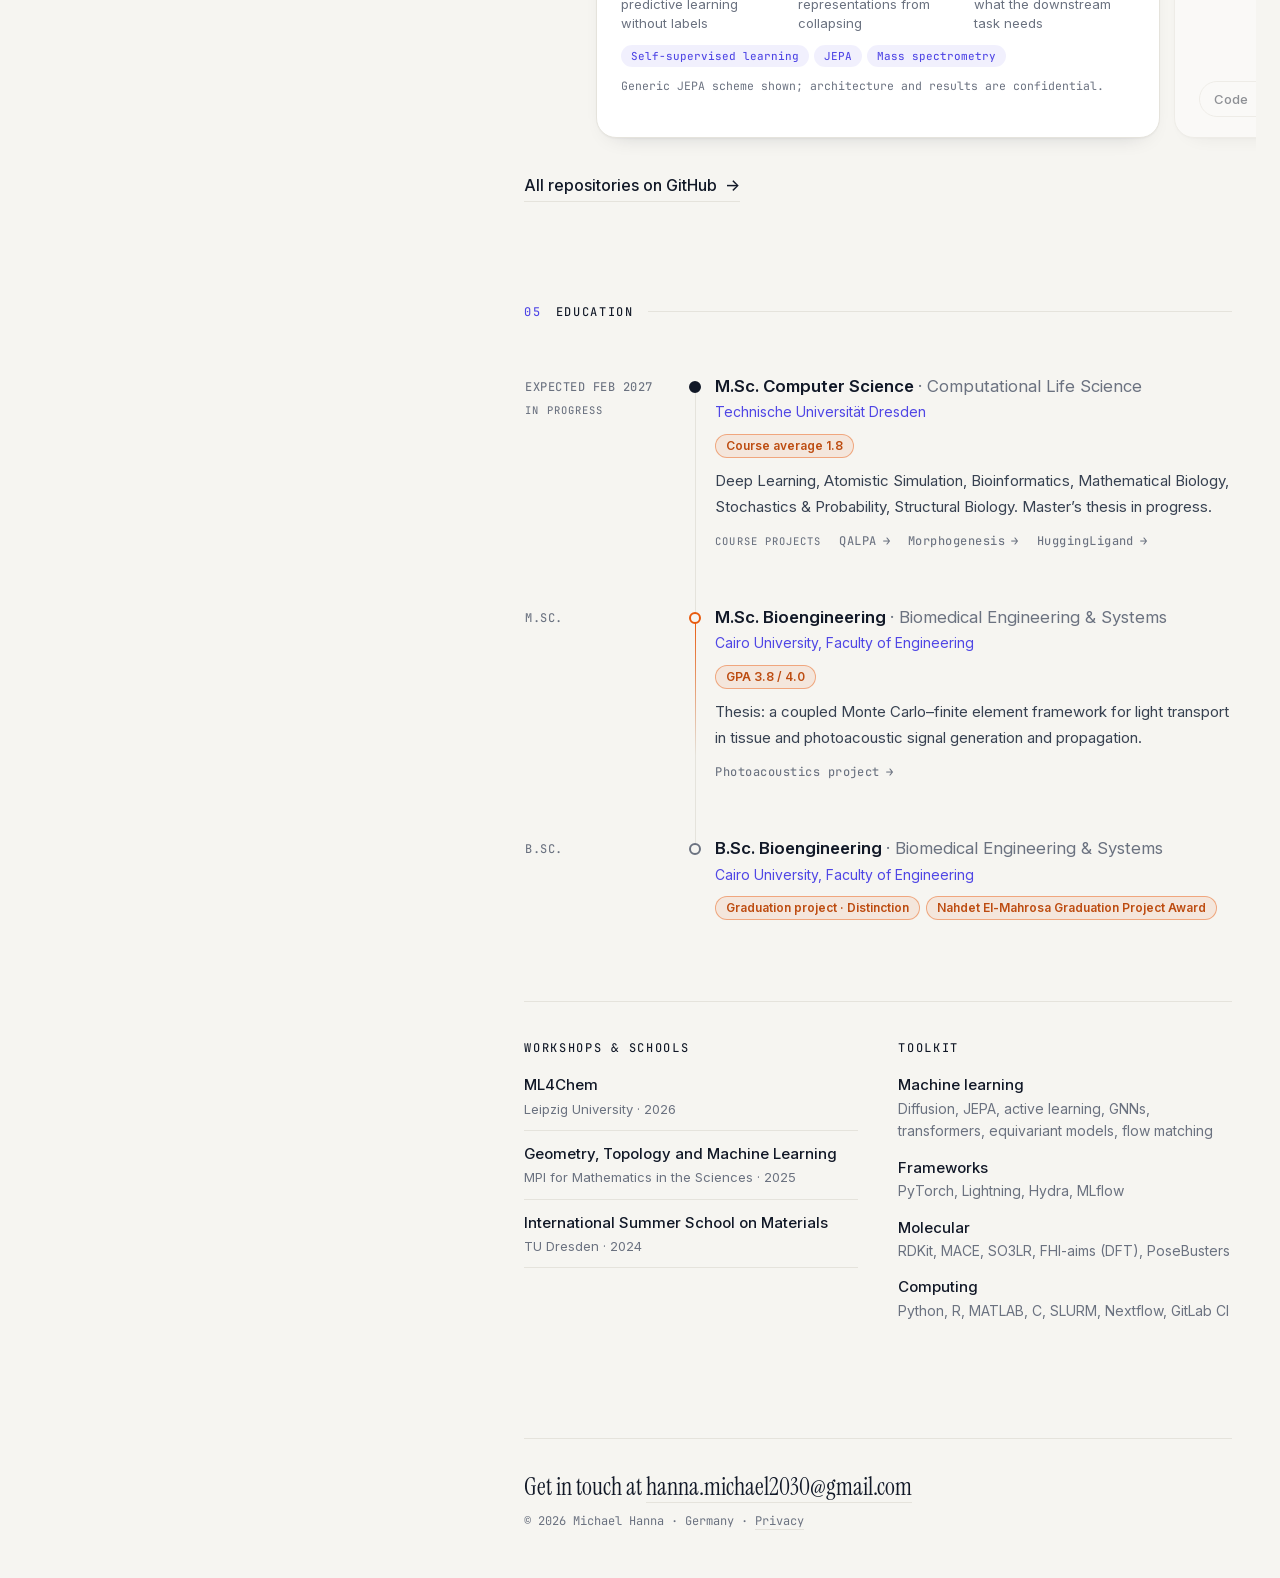
==== commit 0833868c: "update projects" ====
--- a/index.html
+++ b/index.html
@@ -423,11 +423,11 @@
                   </a>
                   <div class="slide-body">
                     <p class="slide-meta"><span class="slide-theme t1">01 Representation</span><span>Bioimage analysis</span></p>
-                    <h3 class="slide-title">PrismSeg — Thin and thick vessels in one network</h3>
-                    <p class="slide-hook">Thin vessels are the first thing a segmentation loses.</p>
-                    <p class="slide-text">Vessel segmentation for microscopy z-stacks, such as liver sinusoids. Like a prism splitting light, the bottleneck of an Attention U-Net splits deep features into bands of different receptive fields, each routed to its own decoder stage, while gated skip connections carry fine detail to the output.</p>
+                    <h3 class="slide-title">PrismSeg — Fine and coarse structures in one network</h3>
+                    <p class="slide-hook">Thin structures are the first thing a segmentation loses.</p>
+                    <p class="slide-text">Segmentation of microscopy images and z-stacks. Like a prism splitting light, the bottleneck of an Attention U-Net splits deep features into bands of different receptive fields, each routed to its own decoder stage, while gated skip connections carry fine detail to the output.</p>
                     <dl class="slide-points">
-                      <div><dt>Multi-scale prism</dt><dd>One bottleneck sees fine and coarse vessels at once</dd></div>
+                      <div><dt>Multi-scale prism</dt><dd>One bottleneck sees fine and coarse structures at once</dd></div>
                       <div><dt>Detail-preserving skips</dt><dd>Attention gates that let thin structures reach the output</dd></div>
                       <div><dt>Lean design</dt><dd>From 609M to 35.5M parameters</dd></div>
                     </dl>
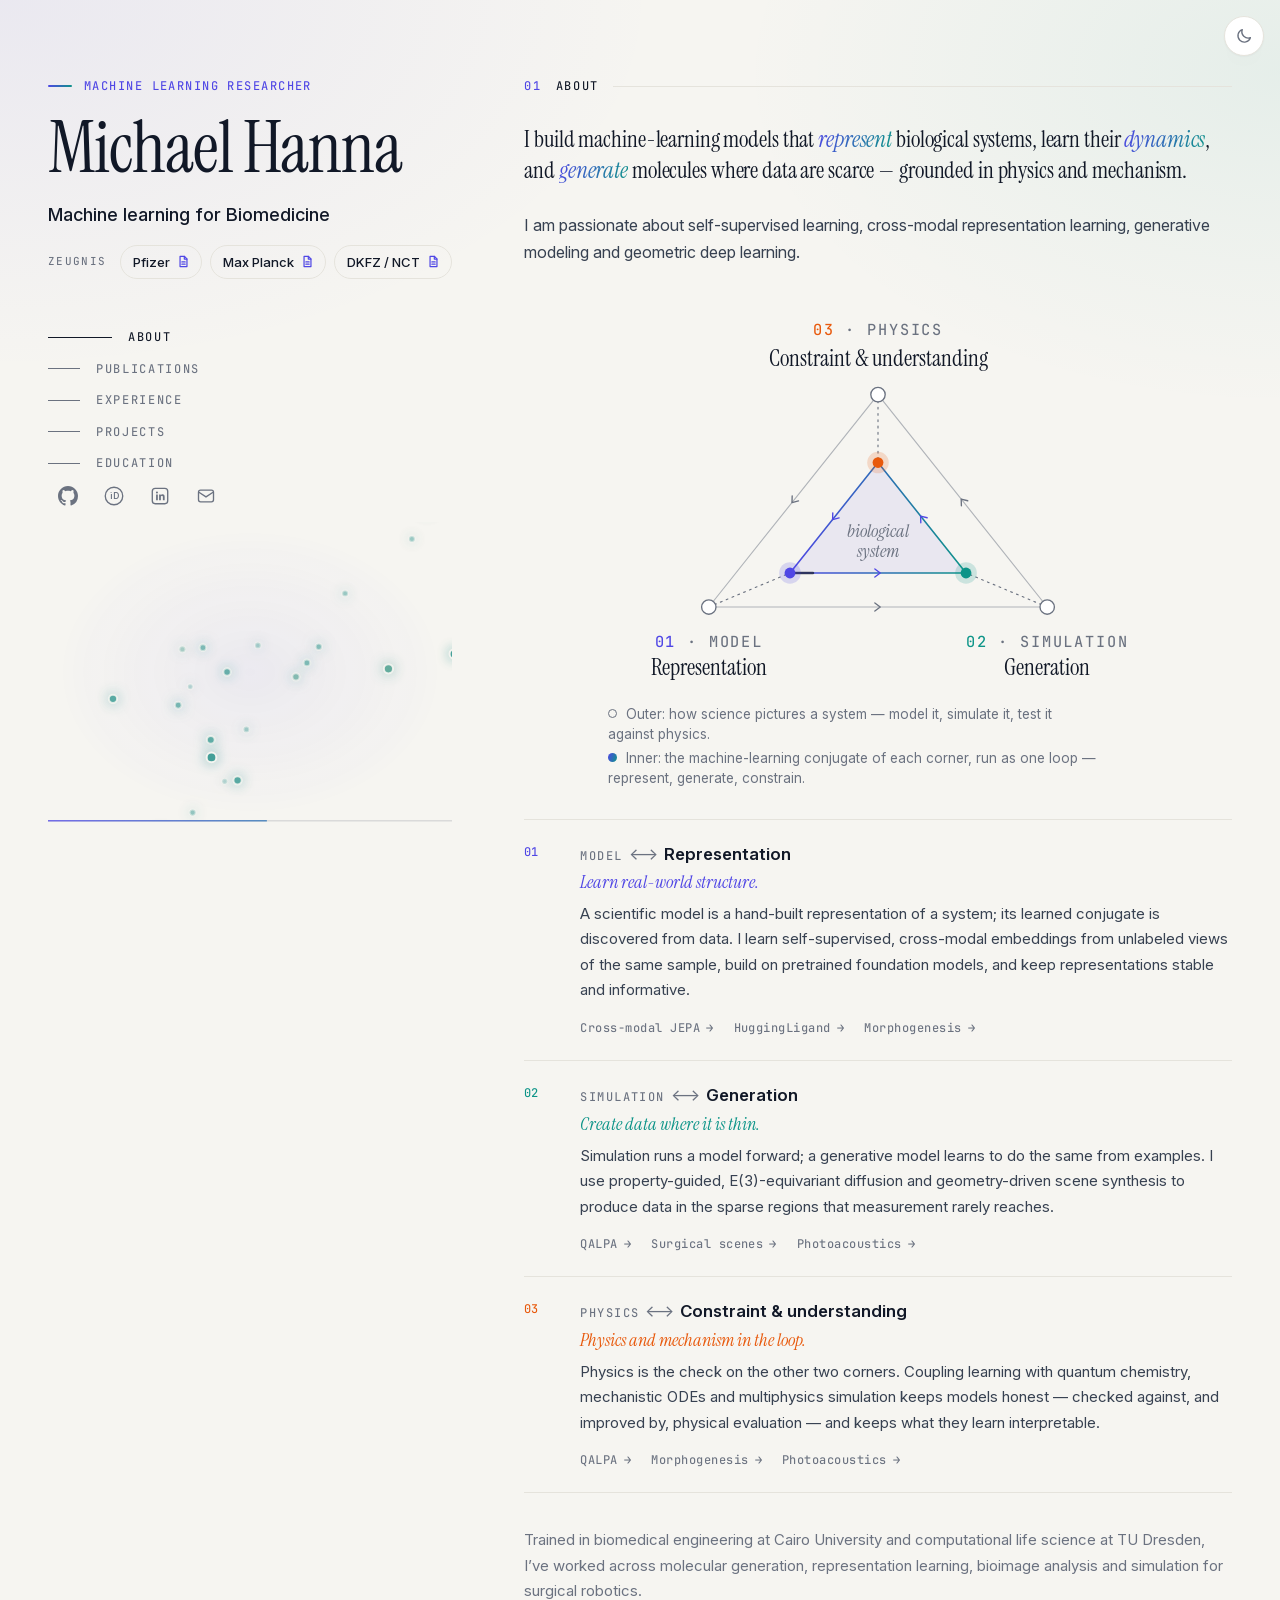
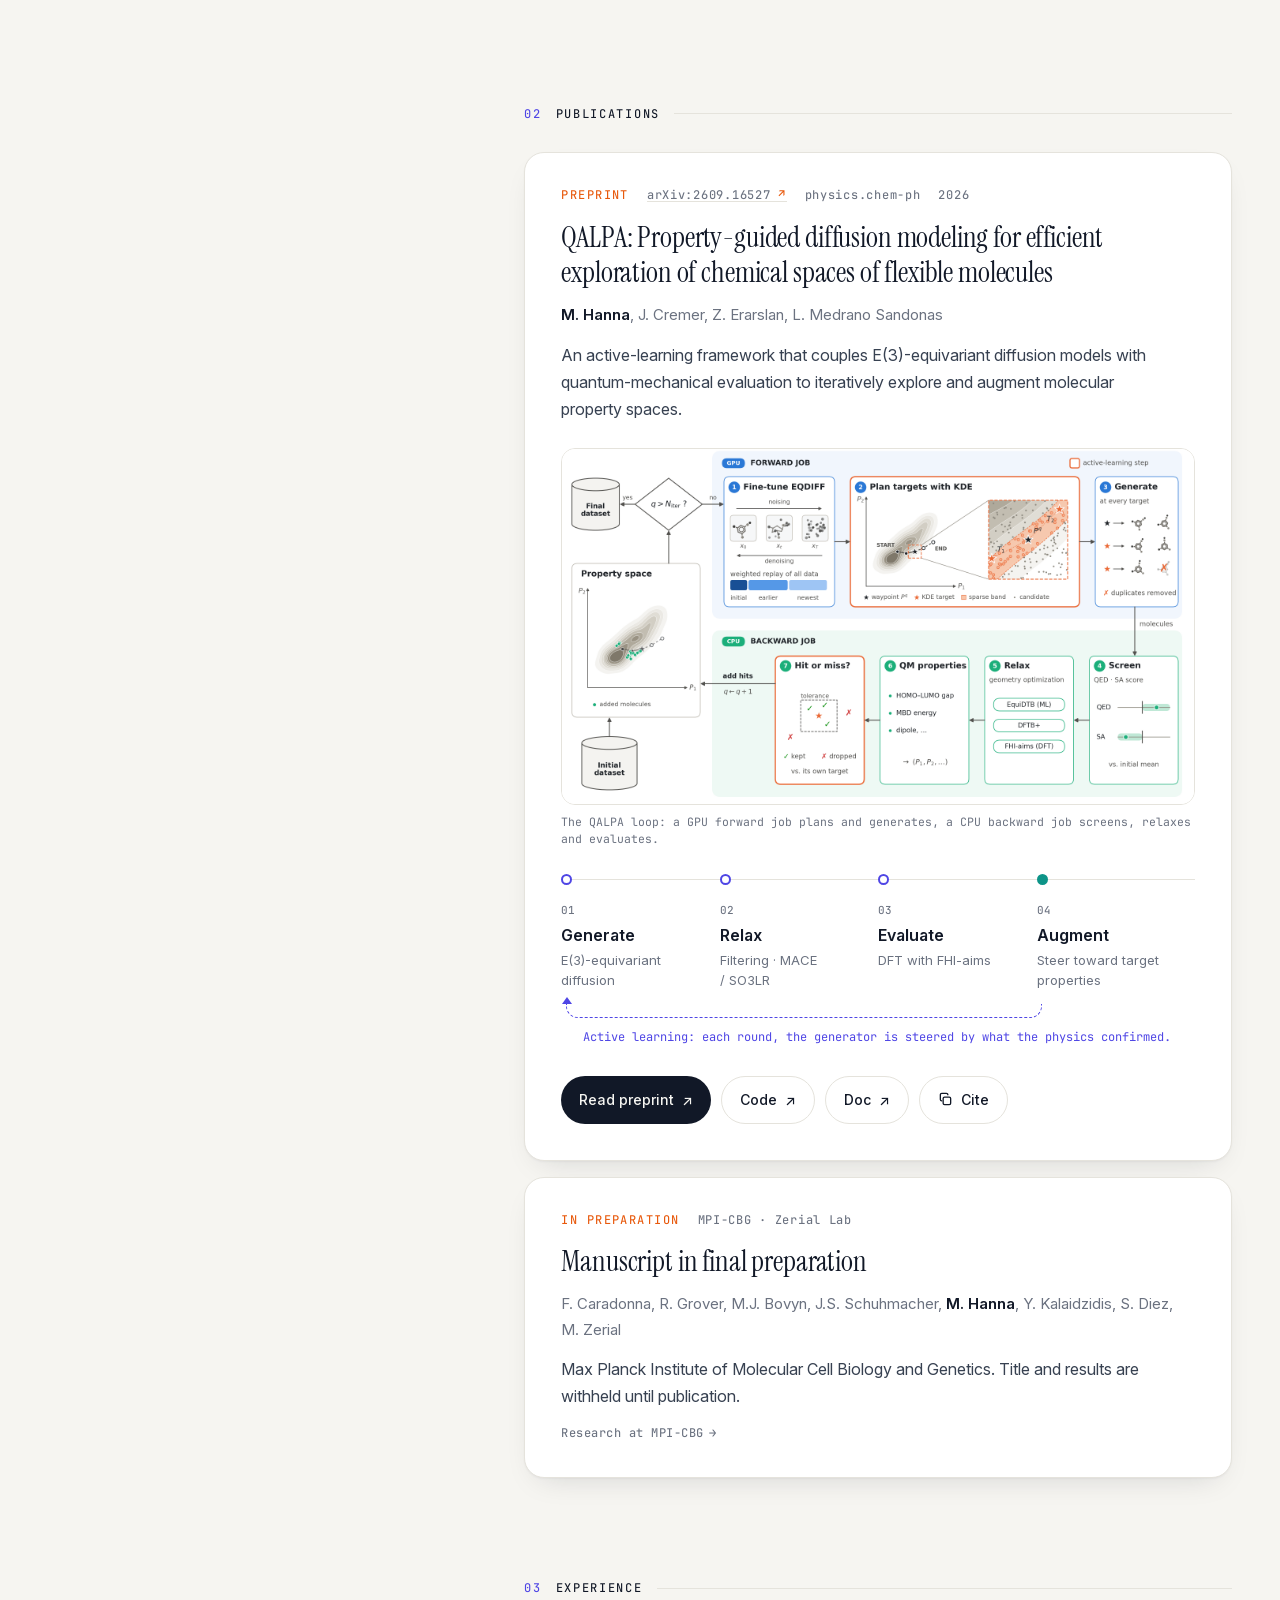
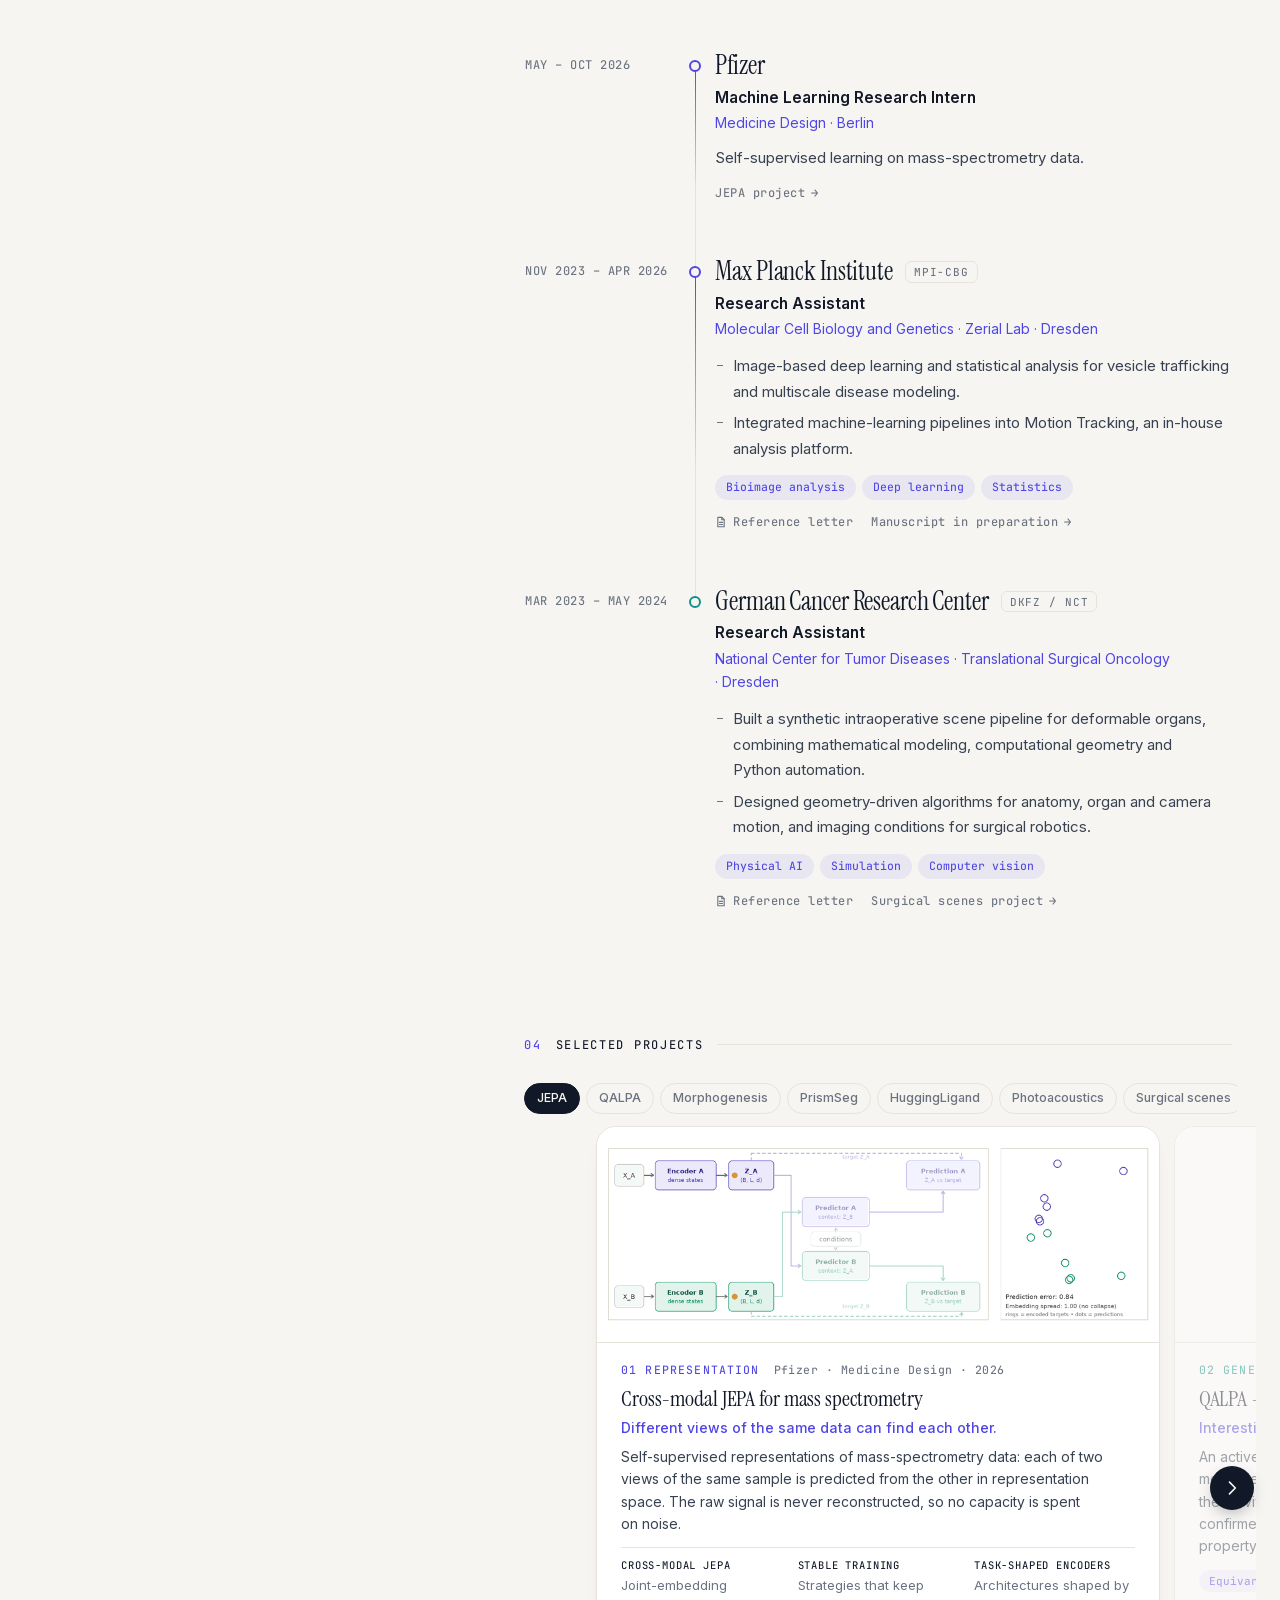
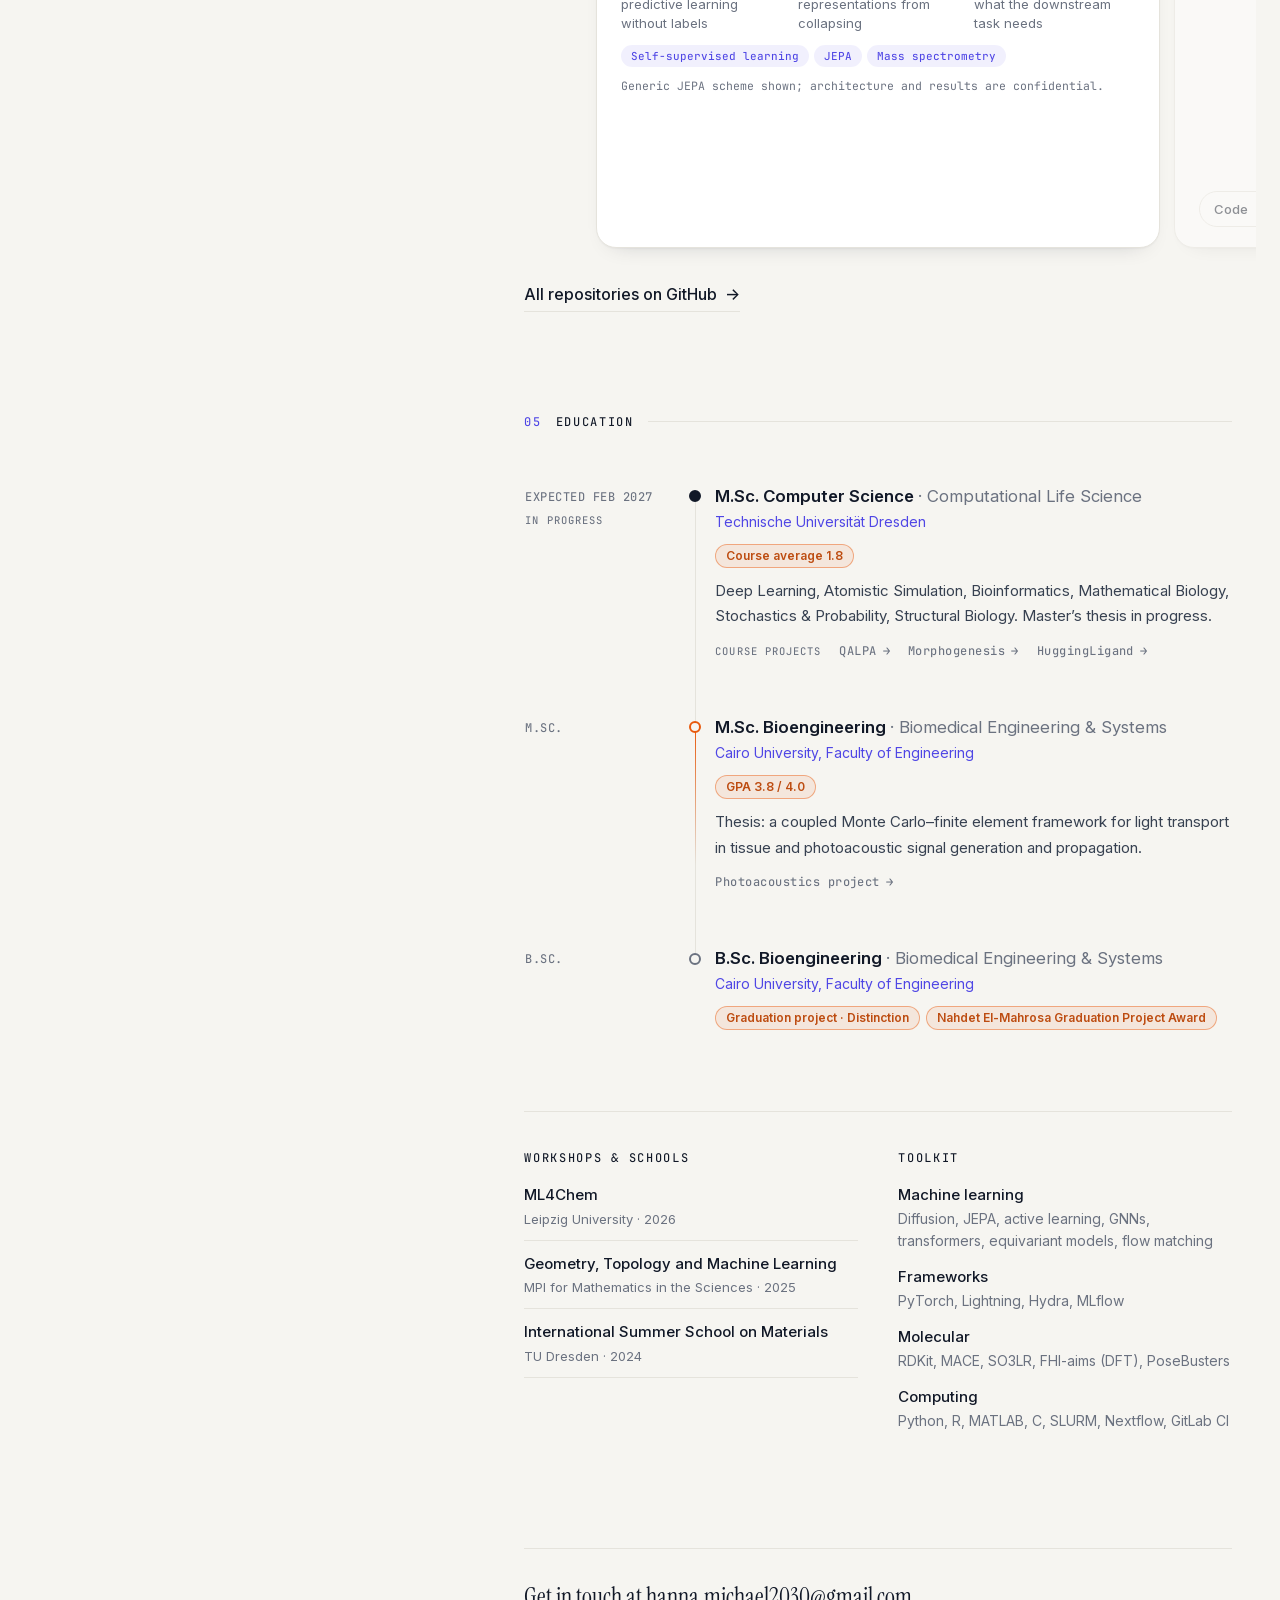
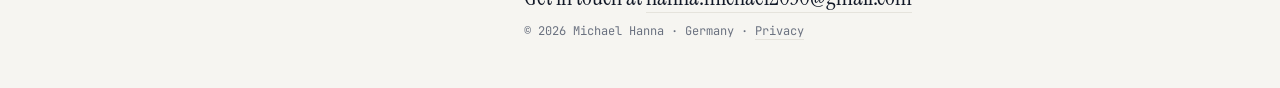
==== commit 68ce4eb0: "update prism" ====
--- a/index.html
+++ b/index.html
@@ -423,15 +423,15 @@
                   </a>
                   <div class="slide-body">
                     <p class="slide-meta"><span class="slide-theme t1">01 Representation</span><span>Bioimage analysis</span></p>
-                    <h3 class="slide-title">PrismSeg — Fine and coarse structures in one network</h3>
-                    <p class="slide-hook">Thin structures are the first thing a segmentation loses.</p>
-                    <p class="slide-text">Segmentation of microscopy images and z-stacks. Like a prism splitting light, the bottleneck of an Attention U-Net splits deep features into bands of different receptive fields, each routed to its own decoder stage, while gated skip connections carry fine detail to the output.</p>
+                    <h3 class="slide-title">PrismSeg — Multi-scale segmentation for microscopy</h3>
+                    <p class="slide-hook">Split features by scale, like light through a prism.</p>
+                    <p class="slide-text">An Attention U-Net for segmenting microscopy images and z-stacks. In its bottleneck, parallel 1×1 and dilated 3×3 convolutions split the deepest features into four receptive-field bands, and each band feeds its own decoder stage, so every stage receives context at its own scale. Gated skip connections pass full-resolution encoder features to the decoder, and cross-attention keeps the whole model compact.</p>
                     <dl class="slide-points">
-                      <div><dt>Multi-scale prism</dt><dd>One bottleneck sees fine and coarse structures at once</dd></div>
-                      <div><dt>Detail-preserving skips</dt><dd>Attention gates that let thin structures reach the output</dd></div>
-                      <div><dt>Lean design</dt><dd>From 609M to 35.5M parameters</dd></div>
+                      <div><dt>Multi-scale prism</dt><dd>Dilated convolutions give four receptive fields, one per decoder stage</dd></div>
+                      <div><dt>Detail-preserving skips</dt><dd>Per-pixel sigmoid gates raise the skip-to-decoder signal from 0.003 to 0.56</dd></div>
+                      <div><dt>Efficient attention</dt><dd>Cross-attention over 64 bottleneck tokens keeps the model at 35.5M parameters, about the size of a standard U-Net</dd></div>
                     </dl>
-                    <ul class="tags"><li>Attention U-Net</li><li>Segmentation</li><li>Microscopy</li><li>PyTorch</li></ul>
+                    <ul class="tags"><li>Attention U-Net</li><li>Dilated convolutions</li><li>Cross-attention</li><li>Microscopy</li></ul>
                     <div class="slide-actions">
                       <a class="btn btn-ghost btn-sm" href="https://github.com/mikeHayah/PrismSeg" target="_blank" rel="noopener noreferrer">Code <span aria-hidden="true">↗</span></a>
                     </div>
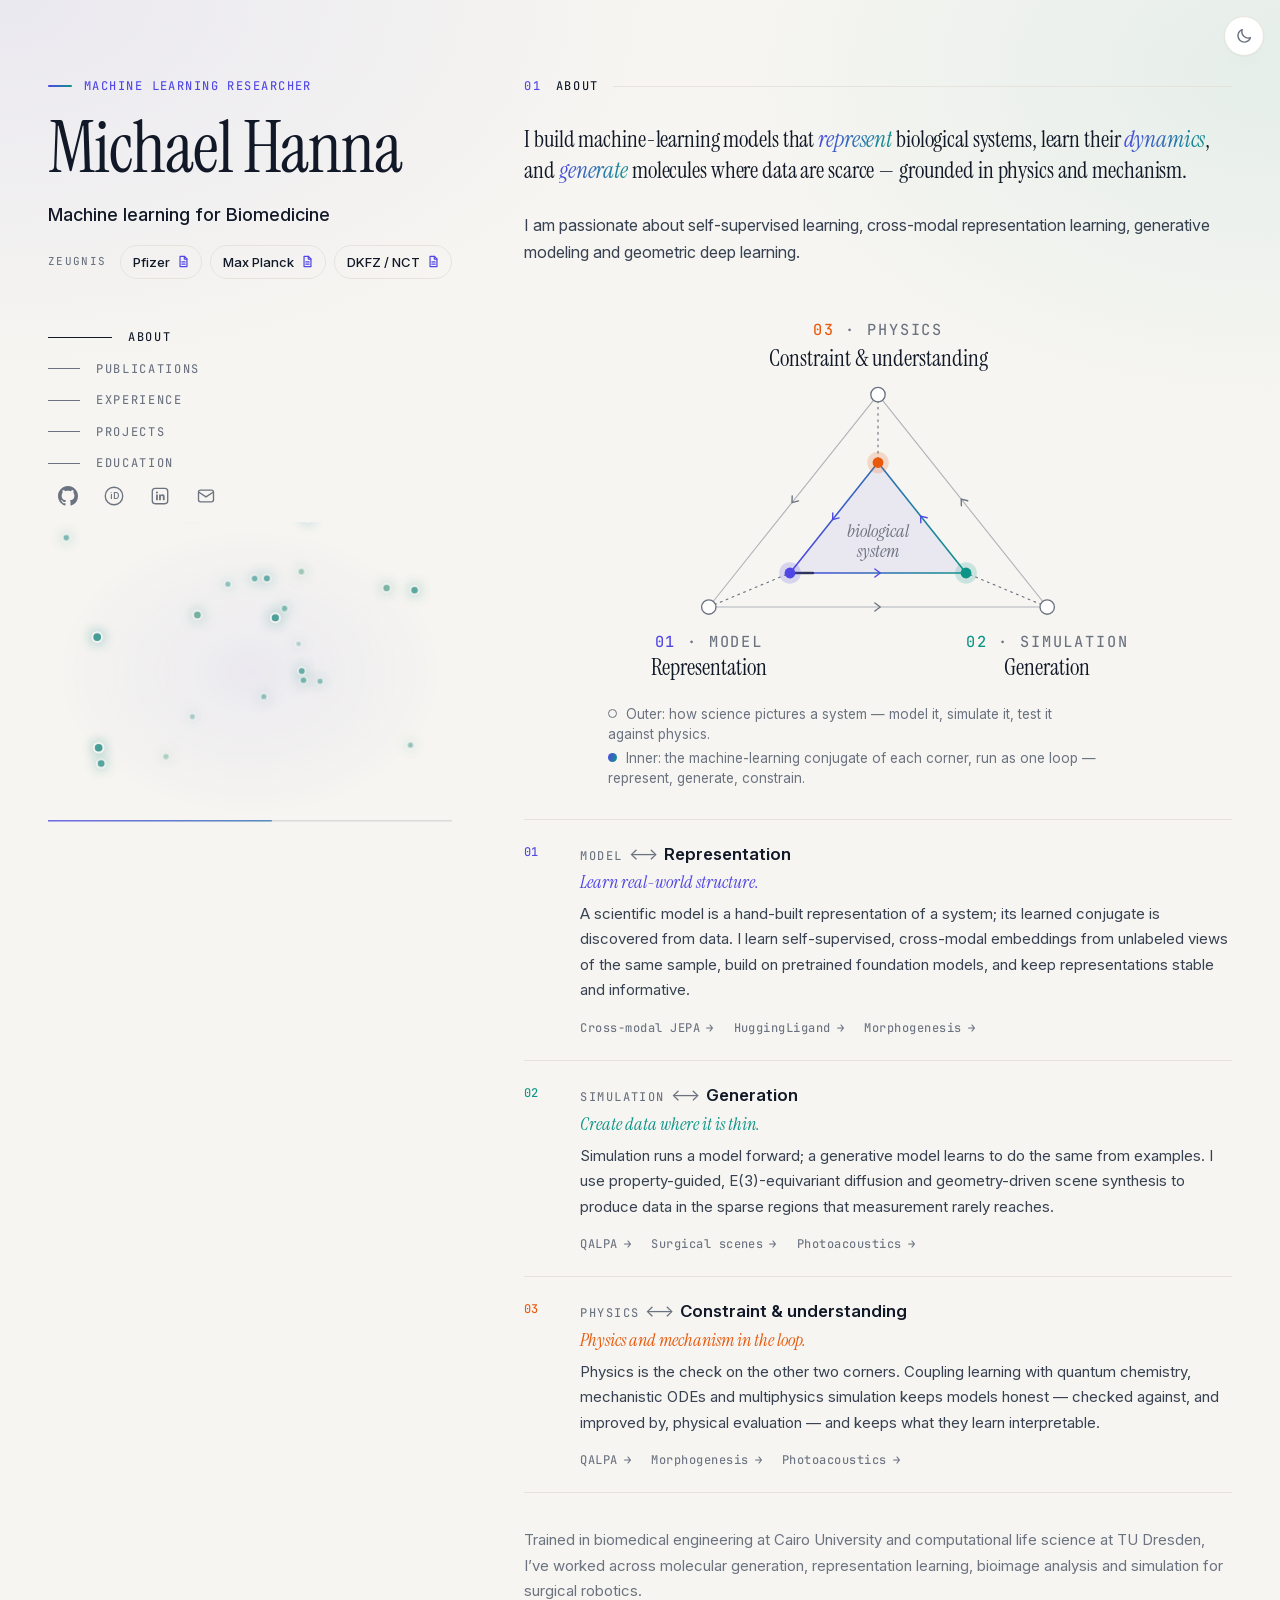
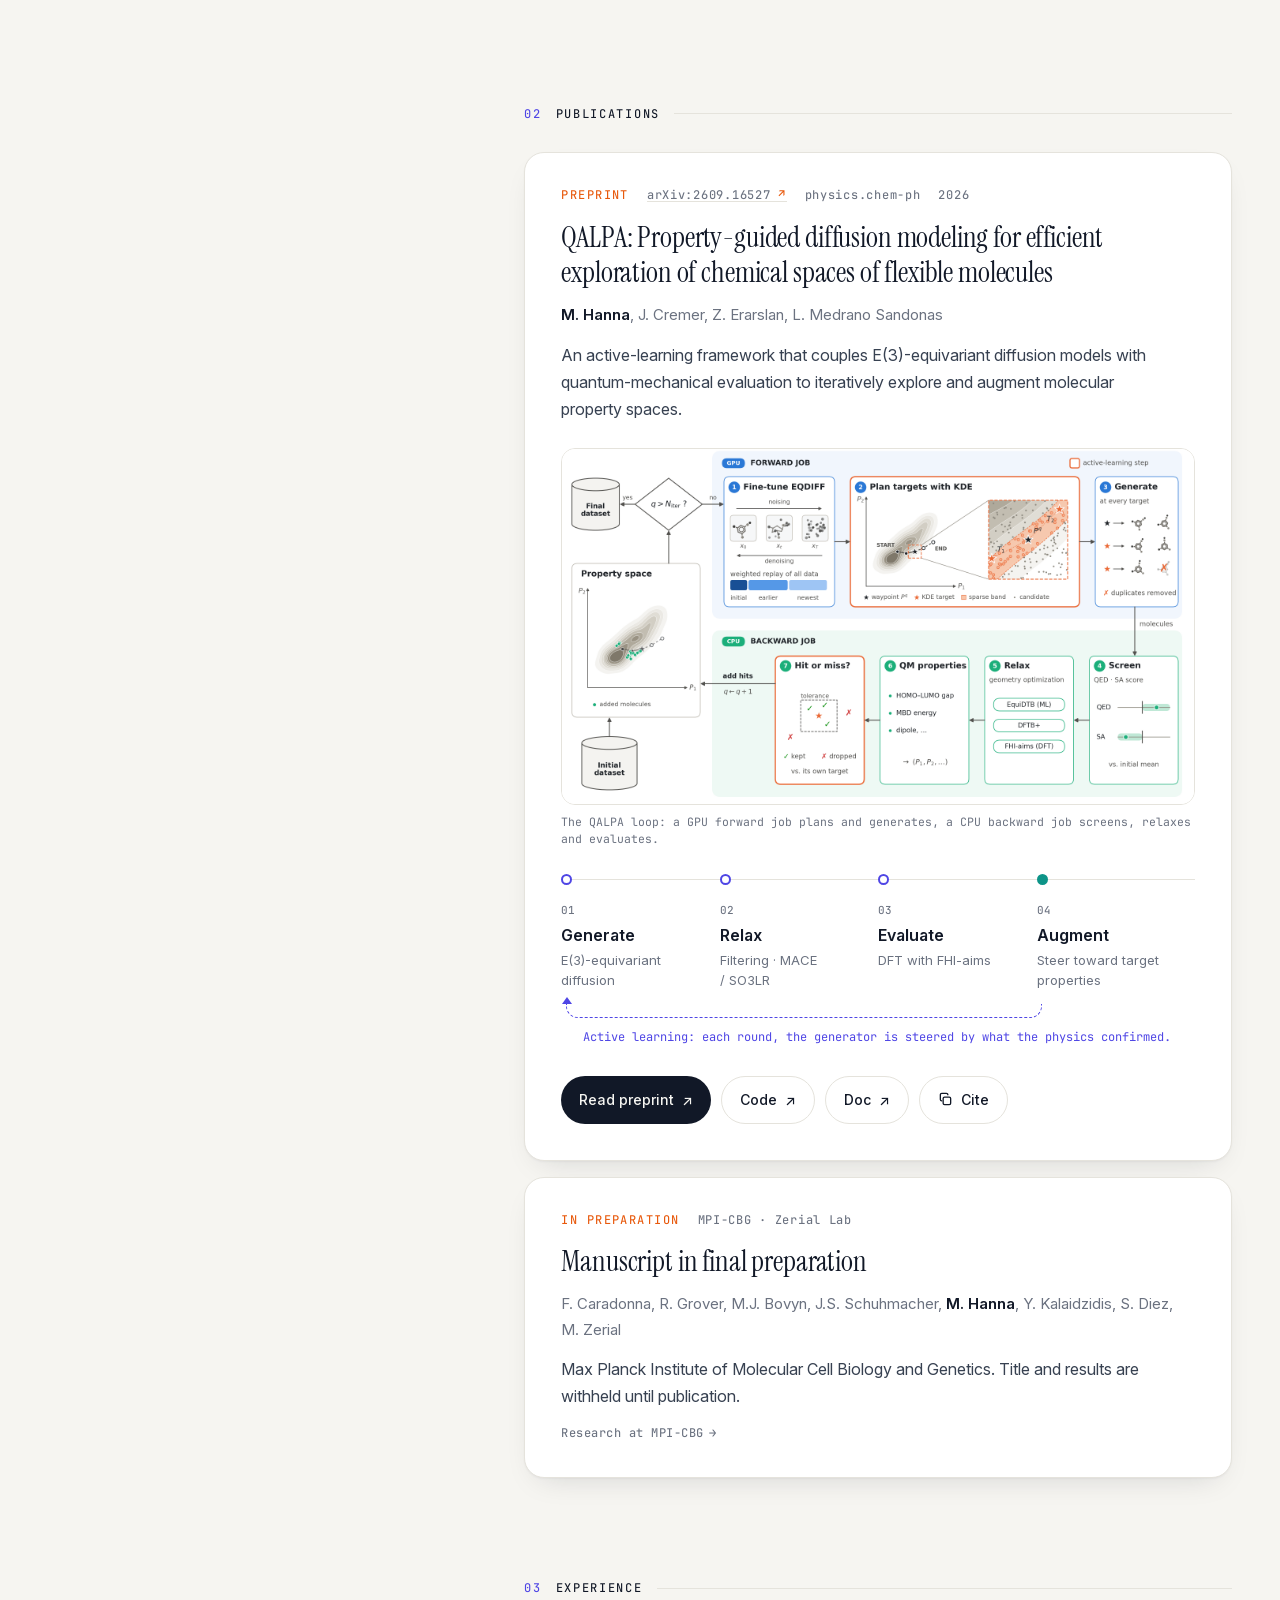
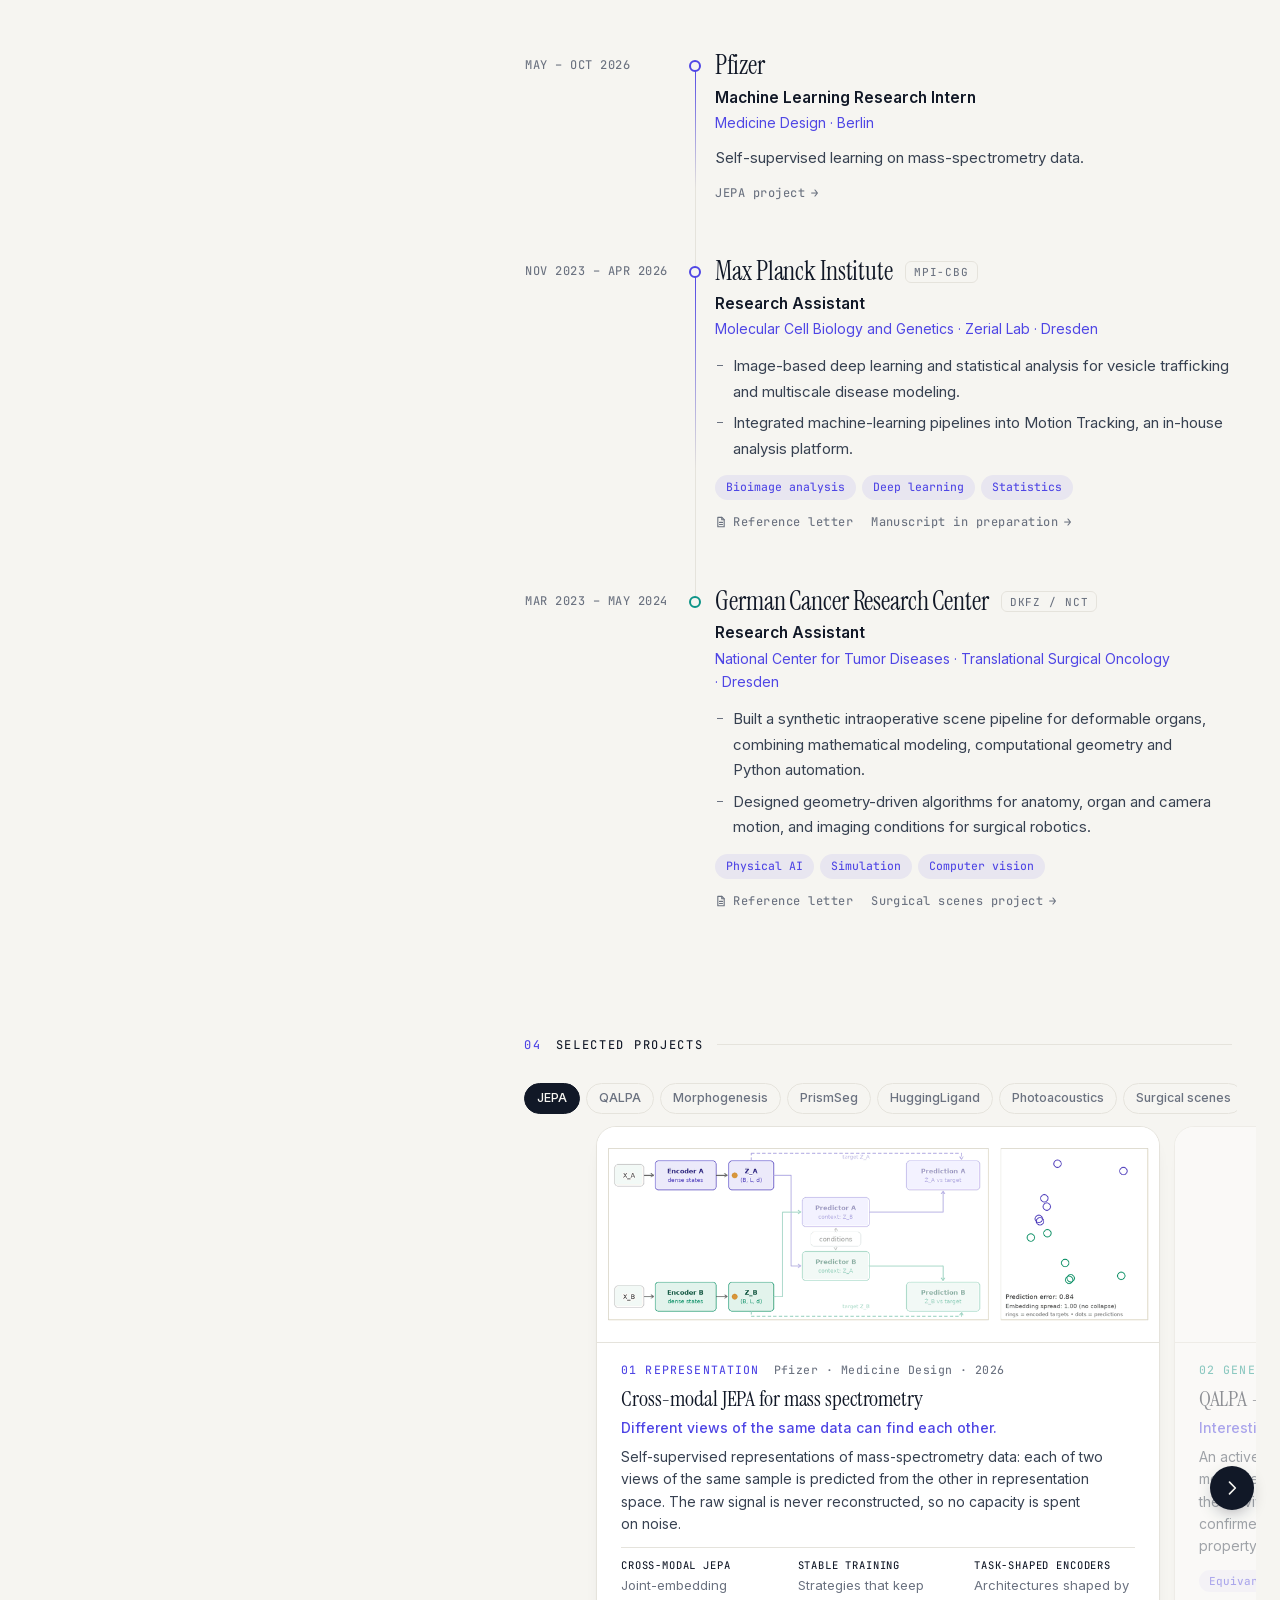
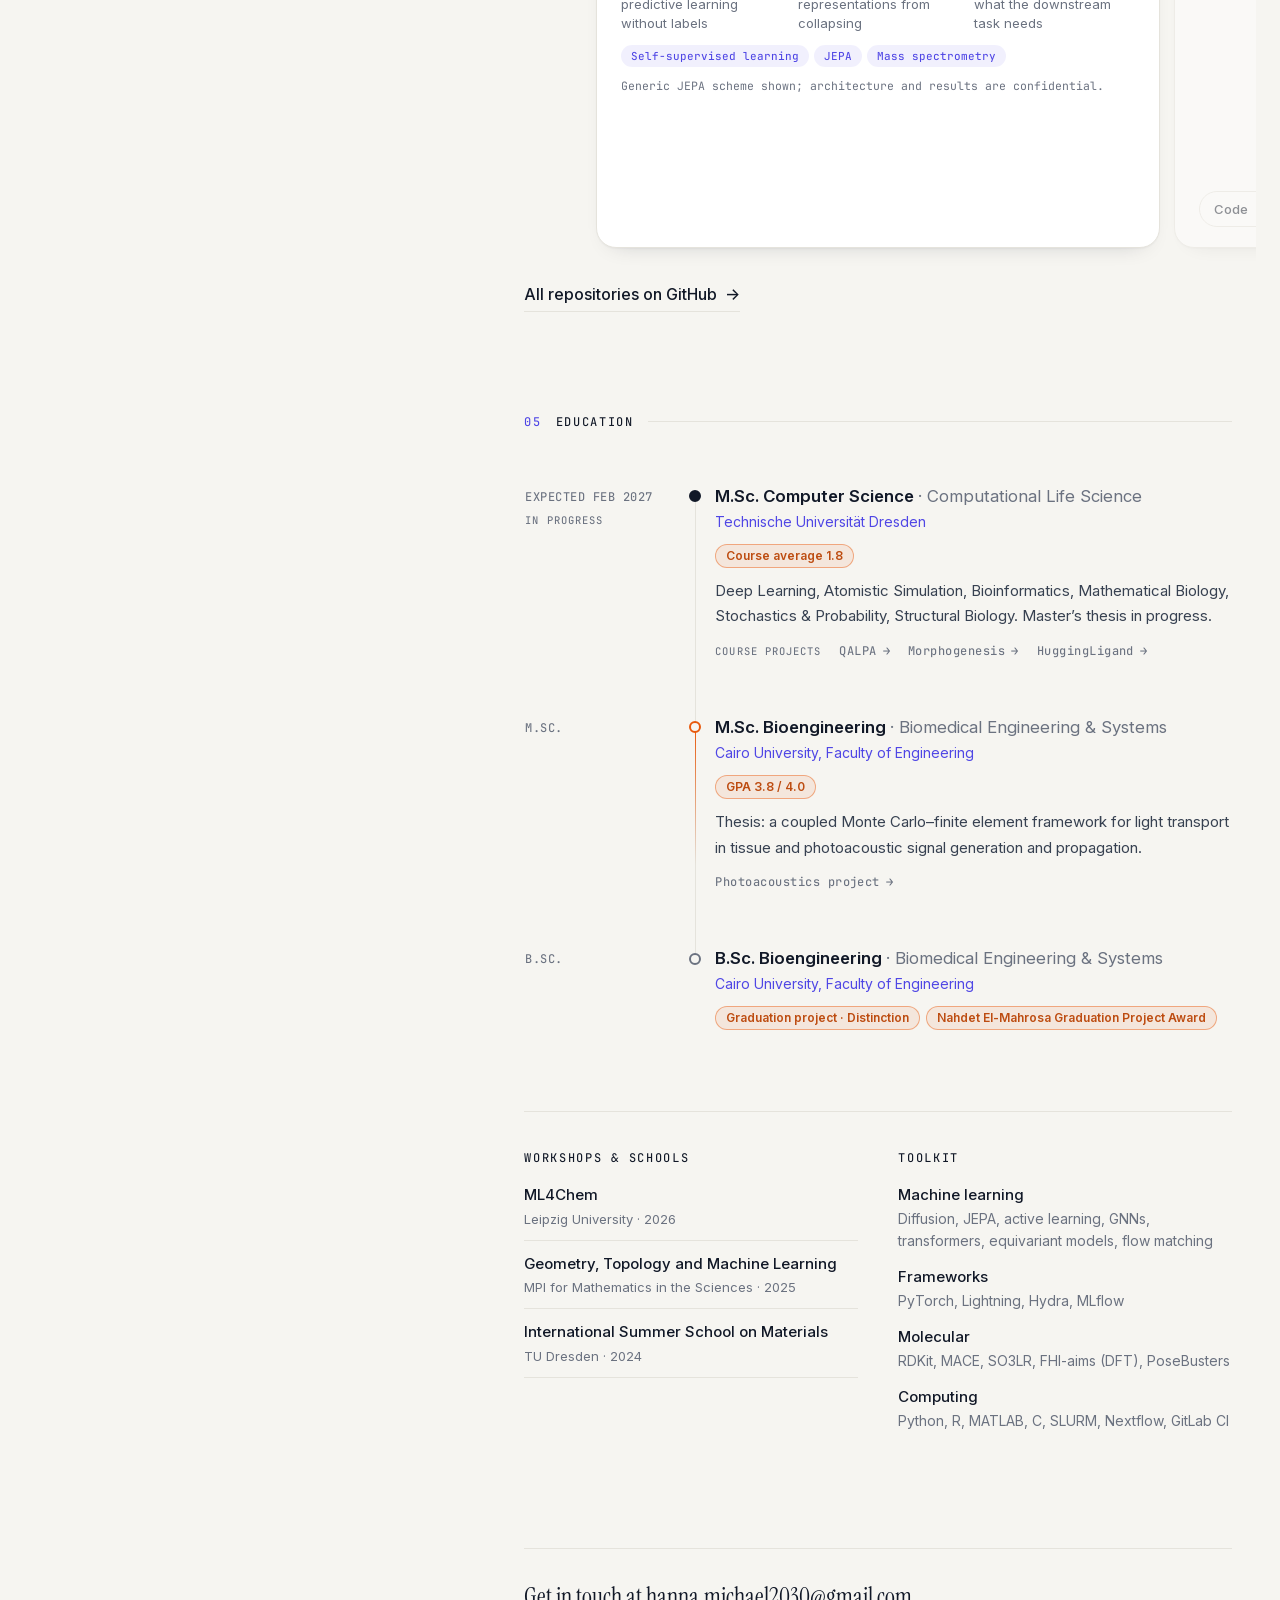
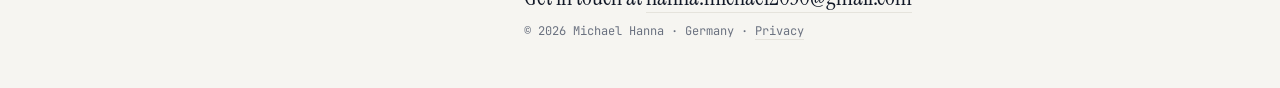
==== commit d74ceba7: "update surgical scene project" ====
--- a/index.html
+++ b/index.html
@@ -477,14 +477,11 @@
                 </article>
 
                 <article class="slide" id="project-surgical" role="tabpanel" aria-roledescription="slide" aria-labelledby="tab-surgical">
-                  <div class="slide-media is-steps" aria-hidden="true">
-                    <ol class="scene-steps">
-                      <li><b>Anatomy</b><span>geometry-driven organs</span></li>
-                      <li><b>Organ motion</b><span>non-rigid deformation</span></li>
-                      <li><b>Camera motion</b><span>intraoperative views</span></li>
-                      <li><b>Imaging</b><span>emulated conditions</span></li>
-                    </ol>
-                  </div>
+                  <a class="slide-media" href="media/surgical-scenes.gif" data-zoom>
+                    <img src="media/surgical-scenes.gif" width="884" height="284" loading="lazy" decoding="async" alt="Animation: Blender builds a random abdominal scene (a deformable organ, rigid organs, abdominal wall, fat, ligaments and fixed attachments); a SOFA finite-element simulation deforms the organ under gravity and a force; a camera with two attached lights moves through random viewpoints over 15 frames; and EEVEE renders color, depth, normal and segmentation images.">
+                    <span class="slide-zoom" aria-hidden="true"><svg viewBox="0 0 16 16"><path d="M9.5 2.5h4v4M6.5 13.5h-4v-4M13.5 2.5 9 7M2.5 13.5 7 9" fill="none" stroke="currentColor" stroke-width="1.5" stroke-linecap="round" stroke-linejoin="round"/></svg></span>
+                    <span class="sr-only">Enlarge animation</span>
+                  </a>
                   <div class="slide-body">
                     <p class="slide-meta"><span class="slide-theme t2">02 Simulation</span><span>DKFZ / NCT · Translational Surgical Oncology</span></p>
                     <h3 class="slide-title">Non-rigid surgical scene generation</h3>
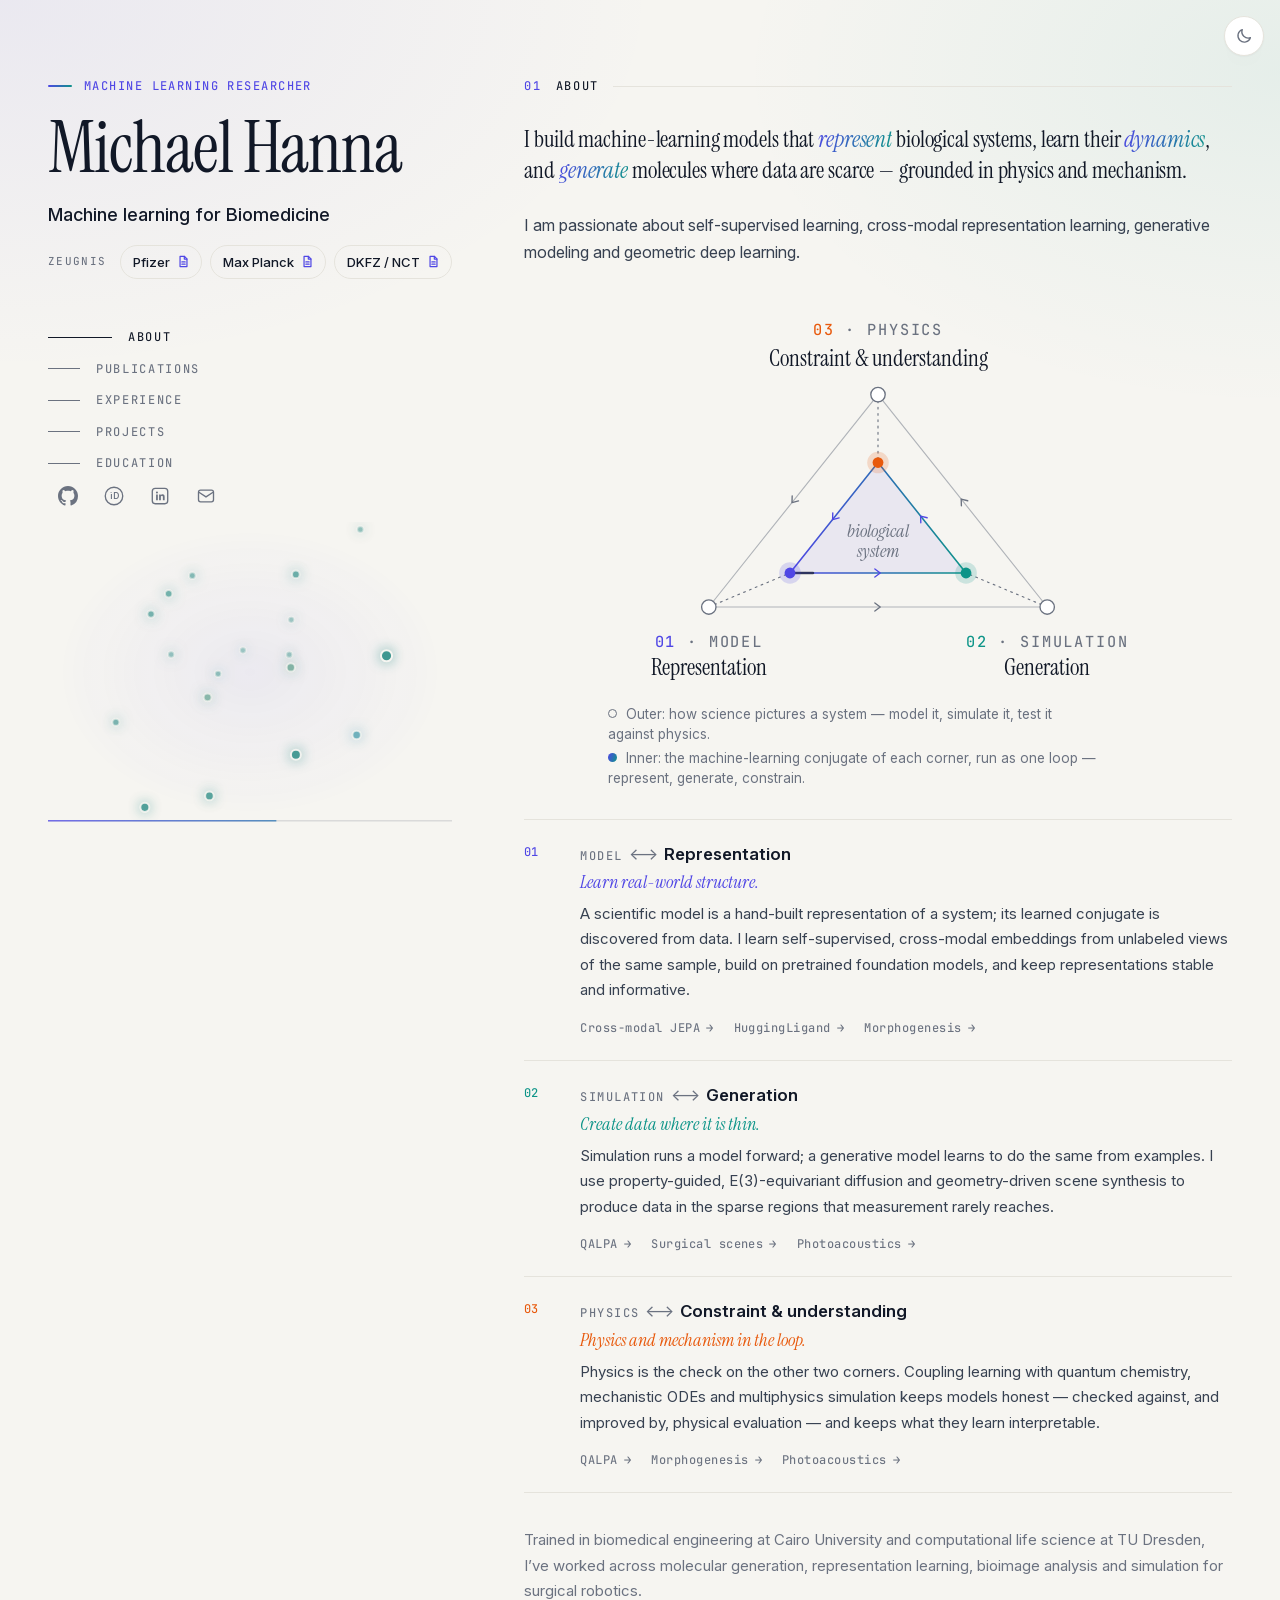
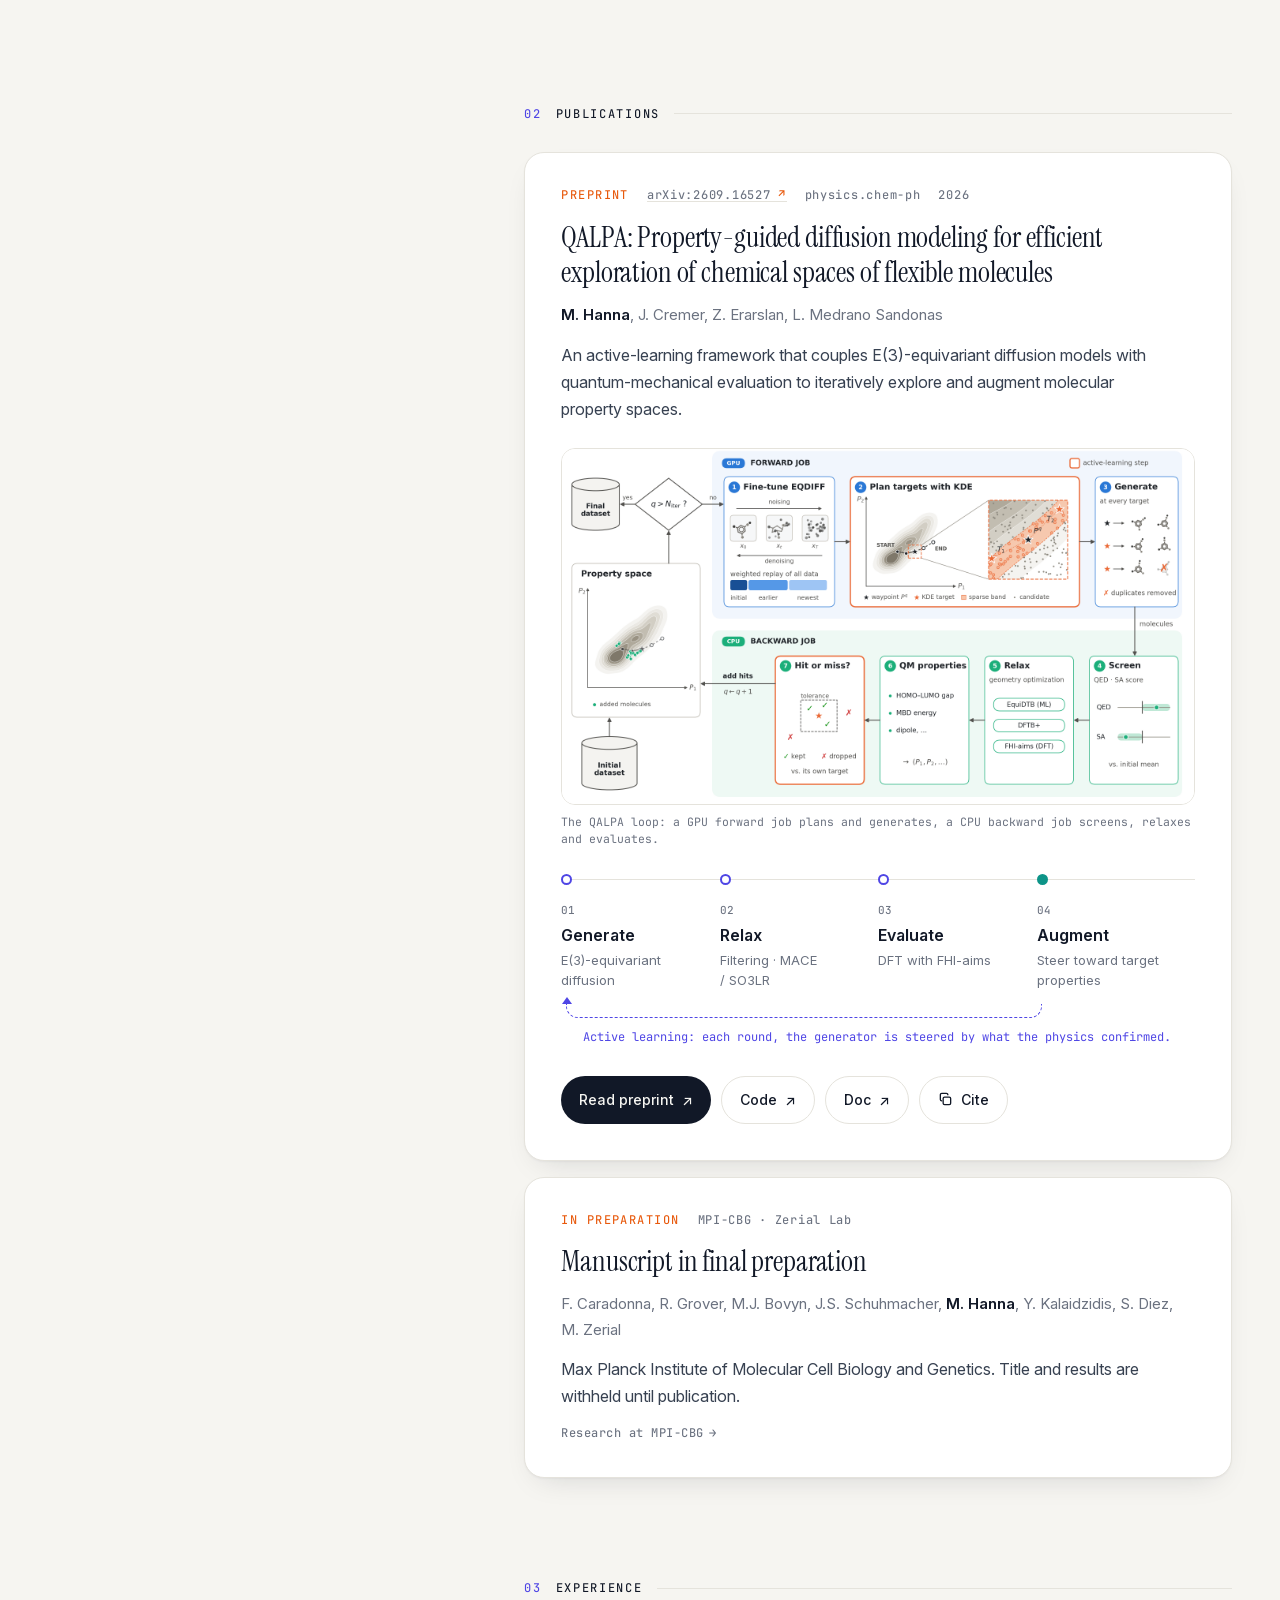
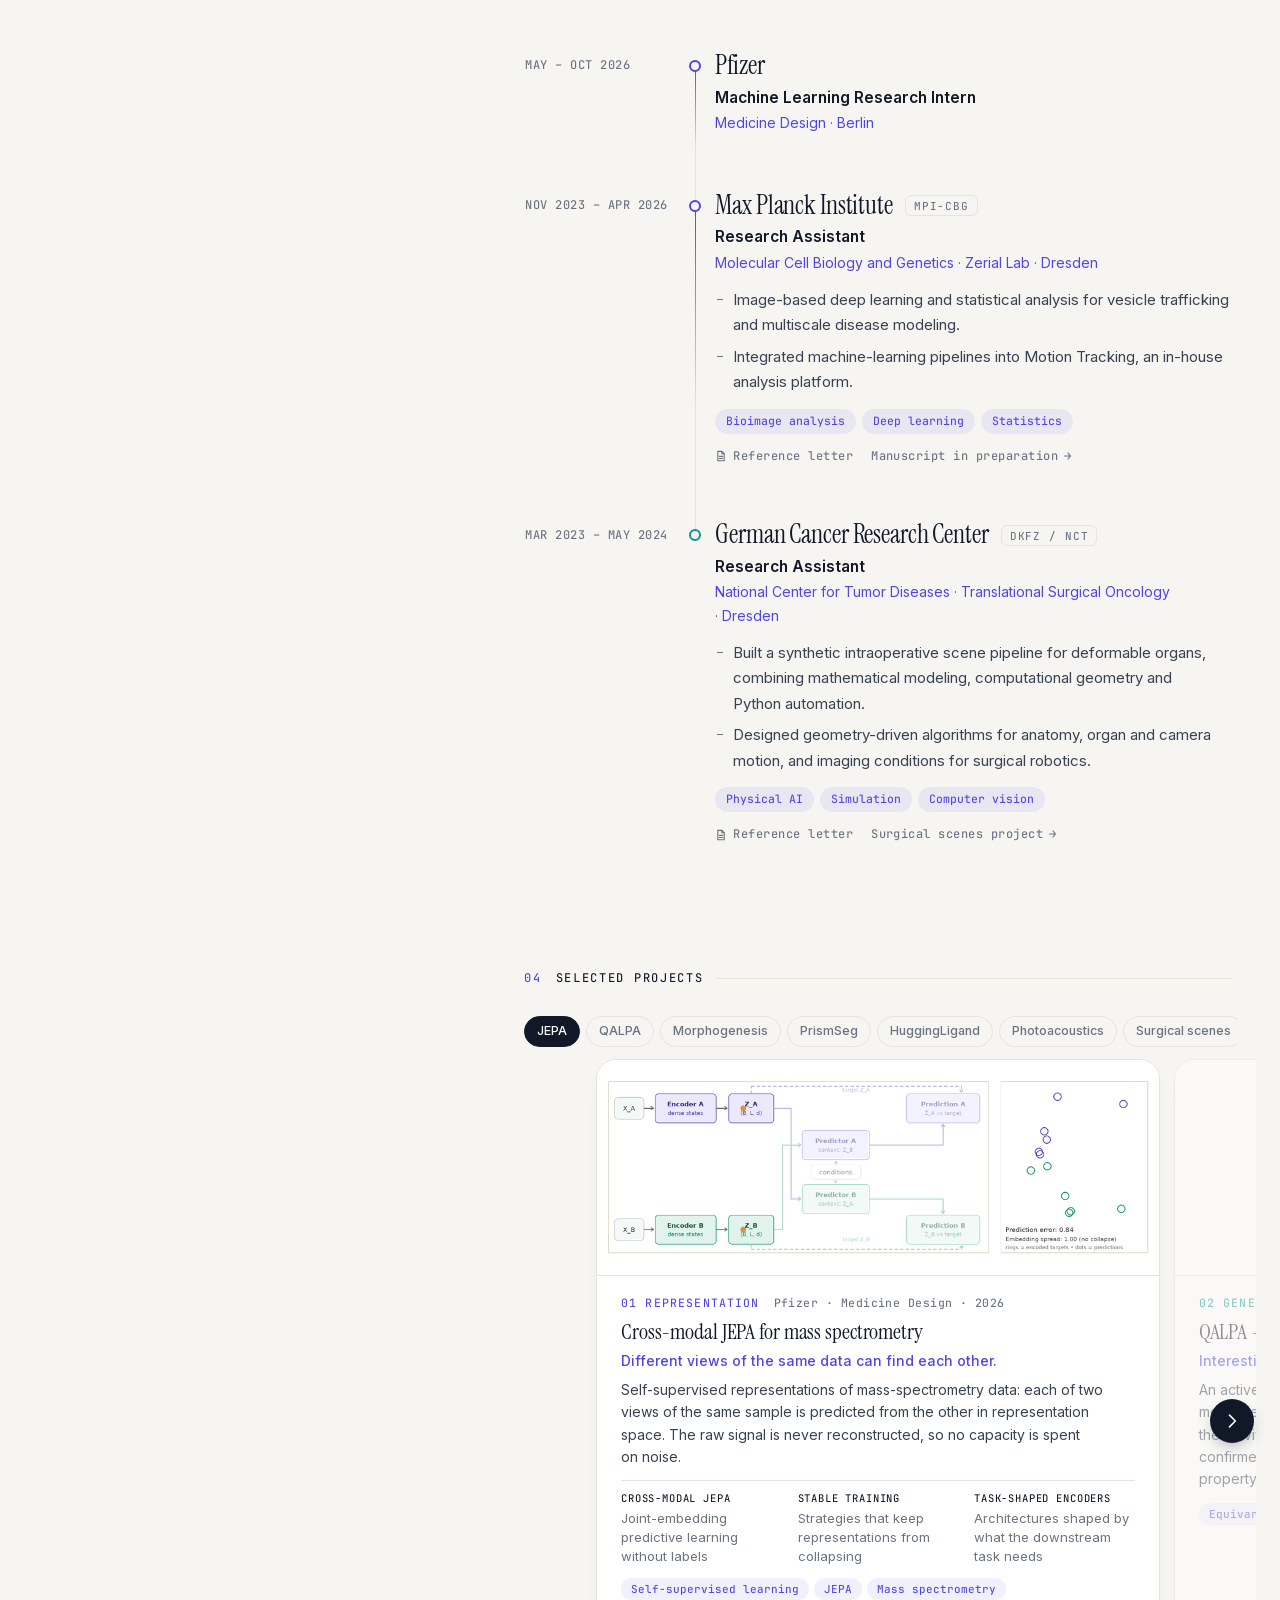
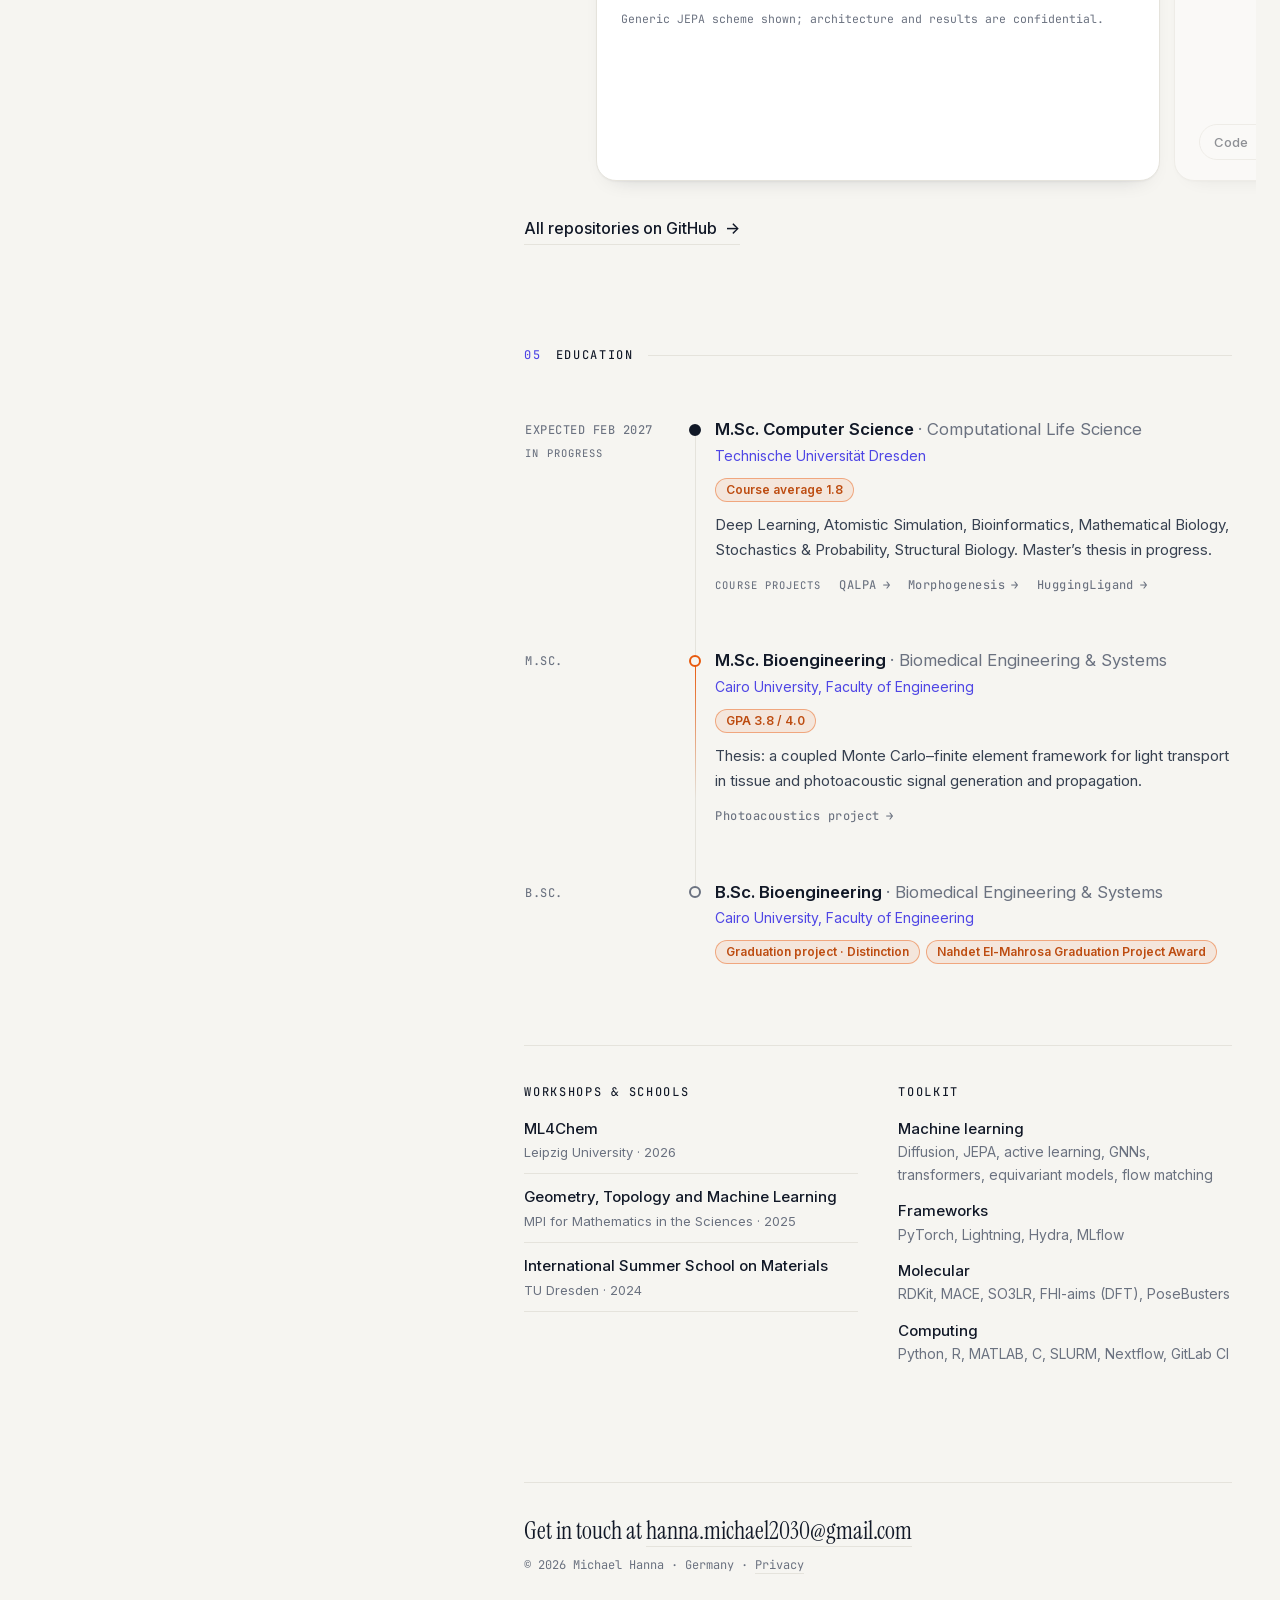
==== commit 61b4c724: "update research experience" ====
--- a/index.html
+++ b/index.html
@@ -288,10 +288,6 @@
                 <h3 class="entry-company">Pfizer</h3>
                 <p class="entry-role">Machine Learning Research Intern</p>
                 <p class="entry-org">Medicine Design · Berlin</p>
-                <p class="entry-text">Self-supervised learning on mass-spectrometry data.</p>
-                <p class="entry-links">
-                  <a class="entry-link" href="#project-jepa">JEPA project <span aria-hidden="true">→</span></a>
-                </p>
               </div>
             </article>
             <article class="card entry t1">
